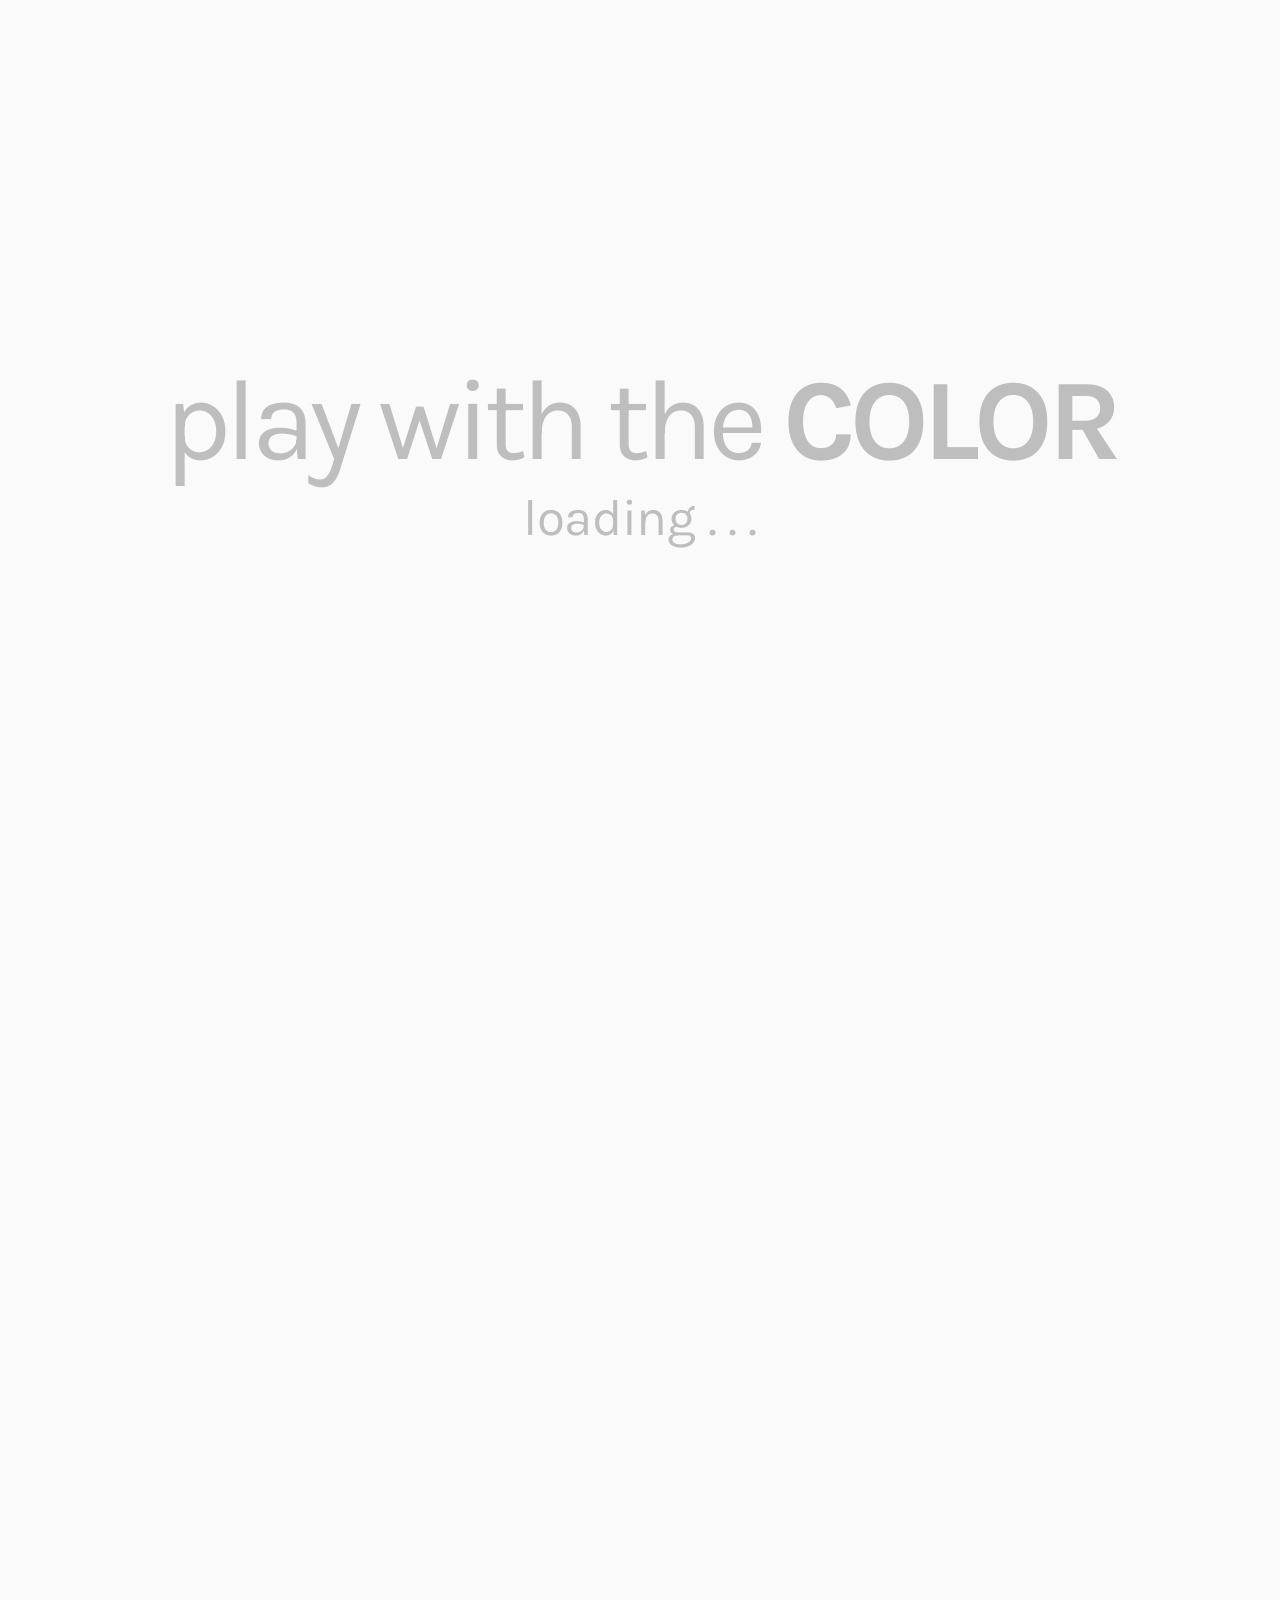
==== index.html @ 7721575c "update info" ====
<!DOCTYPE html>
<html lang="en">
<head>
  <meta charset="UTF-8">
  <meta name="viewport" content="width=device-width, initial-scale=1.0">
  <link href="https://fonts.googleapis.com/css2?family=Karla:wght@400;700&family=Prata&display=swap" rel="stylesheet">
  <!-- <link href="//db.onlinewebfonts.com/c/821953e3b7b6281fcb7e26edec546f29?family=ATC+Arquette+1_5_17" rel="stylesheet" type="text/css"/> -->

  <link href="./css/main.css" rel="stylesheet">
  <link rel="icon" href="./img/type.png">
  <title>Phuong Ta</title>
</head>
<body>
  <div class="load" id="load" style="opacity: 1">
    <div class="load-title">play with the <span class="load-color">COLOR</span></div>
    <div class="load-sub-title">loading . . .</div>
  </div>

  
  <div id="rain" style="position: fixed;">
  </div>

  <div class="nav">
    <div class="nav-block" onclick="navScroll('home')"><span class="nav-ball" id="nav-ball-home" style="opacity: 1;"></span><p>home</p></div>
    <div class="nav-block" onclick="navScroll('work')"><span class="nav-ball" id="nav-ball-work" style="opacity: 0;"></span><p>work</p></div>
    <div class="nav-block" onclick="navScroll('about')"><span class="nav-ball" id="nav-ball-about" style="opacity: 0;"></span><p>about</p></div>
    <div class="nav-block" onclick="navScroll('contact')"><span class="nav-ball" id="nav-ball-contact" style="opacity: 0;"></span><p>contact</p></div>
  </div>

  <div class="nav-mobile" id="nav-mobile" style="display: none; height: 0vh">
    <div class="nav-mobile-head">navigate to:</div>

    <div class="nav-mobile-opt nav-mobile-opt-1" onclick="navScroll('home')">home</div>
    <div class="nav-mobile-opt nav-mobile-opt-2" onclick="navScroll('work')">work</div>
    <div class="nav-mobile-opt nav-mobile-opt-3" onclick="navScroll('about')">about</div>
    <div class="nav-mobile-opt nav-mobile-opt-4" onclick="navScroll('contact')">contact</div>

    <div class="link-cv-con">
      <a class="link-cv" target="_blank" href="https://drive.google.com/file/d/1ifTjSGmkWRRF_ZQPkD5QB4cYZsaHAhsZ/view?usp=sharing"><ion-icon name="link-outline" style="transform: translate(0, 0.25em);"></ion-icon> see my CV</a>
    </div>
  </div>
  <div class="hamburger" onclick="toggleNavMobile()"><ion-icon name="reorder-two-outline"></ion-icon></div>

  <div class="link">
    <div>
      <a class="link-cv" id="link-cv" target="_blank" href="https://drive.google.com/file/d/1ifTjSGmkWRRF_ZQPkD5QB4cYZsaHAhsZ/view?usp=sharing" onmouseover="textAppearsOnHover('link-cv-click-on-it')" onmouseout="textDisappearsOutHover('link-cv-click-on-it')">my CV</a>
      <span id="link-cv-click-on-it" style="opacity: 0">click to see my CV in a new tab</span>
    </div>
    <div class="link-logo">phuon.</div>
  </div>


  <div class="main" id="main" style="opacity: 0;">
    <div id="home" class="home">
      <div class="home-header">
        <div class="home-pre-title">oh you found me,</div>
        <div class="home-languages">
          <div><a id="english" style="border-bottom: 1px solid black;">EN</a></div>
          <div><a id="deutsch" href="de.html">DE</a></div>
        </div>
      </div>

      <div class="home-title">i'm Phuong Ta!</div>

      <div class="home-sub-title-con">
        <div class="home-sub-title">
          ...can be called Julie, a newb coder coming from Vietnam<br>
          <span class="home-title-highlight" id="home-title-highlight" onclick="falling()" onmouseover="textAppearsOnHover('home-click-on-it')" onmouseout="textDisappearsOutHover('home-click-on-it')">a (front-end) developer-wannabe.</span>
        </div>
        <div class="home-click-on-it" id="home-click-on-it"><ion-icon name="arrow-up-outline"></ion-icon> click on it! </div>
      </div>

      <div class="home-img">
        <div class="home-img-filter">
          <div class="home-img-filter-1"></div>
        </div>
        <img src="./img/ava-bw.jpg"/>
      </div>

      <div class="home-circle" id="home-circle"></div>
      <div class="home-circle-2"><div><p>hello! try interacting w' all <b>COLORS</b> on this page!</p></div></div>
    </div>


    <div id="quote" class="quote">
      <div class="quote-img-hand">
        <img src="./img/hand2.png" id="quote-hand-img"/>
        <span class="quote-doublequotes" id="quote-doublequotes" onclick="changeColorOnClick('quote-doublequotes', 'quote-doublequotes')">,,</span>
      </div>
      <div class="quote-text"><p>Always looking for something new. <br>And be smart-working.</p></div>
    </div>

    <div id="work" class="work">
      <div class="work-title">
        <div class="work-title-text">WORK</div>
        <div class="work-highlight"></div>
      </div>

      <div class="work-intro">
        Here are some of my (pet) projects.
        <br>Check out my <a target="_blank" href="https://github.com/tahaphuong"> github <ion-icon name="link-outline" style="transform: translate(0, 0.25em);"></ion-icon></a> find out more.
      </div>

      <div class="work-main" id="work-main">
        <div class="work-main-block" onclick="workBlockOnclick('artwork-title')" onmouseover="workBlockOnhover('artwork-title')" onmouseout="workBlockOuthover('artwork-title')">
          <div class="work-main-block-title" id="artwork-title" style="background-position: -100%;">Artwork design</div>
          <div class="work-main-block-des">For my English club at high school.</div>
        </div>

        <div class="work-main-block" onclick="workBlockOnclick('webapp-title')" onmouseover="workBlockOnhover('webapp-title')" onmouseout="workBlockOuthover('webapp-title')">
            <div class="work-main-block-title" id="webapp-title">Web app</div>
            <div class="work-main-block-des">HTML/CSS/JS, MVC model, Firebase</div>
        </div>

        <div class="work-main-block" onclick="workBlockOnclick('staticweb-title')" onmouseover="workBlockOnhover('staticweb-title')" onmouseout="workBlockOuthover('staticweb-title')">
          <div class="work-main-block-title" id="staticweb-title">Static websites</div>
          <div class="work-main-block-des">HTML/CSS and JS for small functions</div>
        </div>
        <div class="work-main-block" onclick="workBlockOnclick('mobile-title')" onmouseover="workBlockOnhover('mobile-title')" onmouseout="workBlockOuthover('mobile-title')">
          <div class="work-main-block-title" id="mobile-title">Mobile</div>
          <div class="work-main-block-des">Javascript, Firebase</div>
        </div>

      </div>
      <div class="work-showcase" id="work-showcase">
        <div class="work-showcase-artworks" id="work-showcase-artworks">
          <div class="work-showcase-artworks-pallete">

            <div class="work-showcase-artworks-color">
              <div class="skip work-showcase-artworks-copied">copied</div>
              <div class="skip work-showcase-artworks-color-ball" onclick="copyOnClick('f0e2d3', this)" style="background-color: #f0e2d3"></div>
              <div class="work-showcase-artworks-color-name" onclick="copyOnClick('f0e2d3', this)">f0e2d3</div>
            </div>

            <div class="work-showcase-artworks-color">
              <div class="skip work-showcase-artworks-copied">copied</div>
              <div class="skip work-showcase-artworks-color-ball" onclick="copyOnClick('f3ceb4', this)" style="background-color: #f3ceb4"></div>
              <div class="work-showcase-artworks-color-name" onclick="copyOnClick('f3ceb4', this)">f3ceb4</div>
            </div>
            
            <div class="work-showcase-artworks-color">
              <div class="skip work-showcase-artworks-copied">copied</div>
              <div class="skip work-showcase-artworks-color-ball" onclick="copyOnClick('ffdecf', this)" style="background-color: #ffdecf"></div>
              <div class="work-showcase-artworks-color-name" onclick="copyOnClick('ffdecf', this)">ffdecf</div>
            </div>
            
          </div>
          <img src="./img/artworks.jpg"/>


          <div class="work-showcase-artworks-pallete">
            

            <div class="work-showcase-artworks-color">
              <div class="skip work-showcase-artworks-copied">copied</div>
              <div class="skip work-showcase-artworks-color-ball" onclick="copyOnClick('e4d9b4', this)" style="background-color: #e4d9b4"></div>
              <div class="work-showcase-artworks-color-name" onclick="copyOnClick('e4d9b4', this)">e4d9b4</div>
            </div>

            <div class="work-showcase-artworks-color">
              <div class="skip work-showcase-artworks-copied">copied</div>
              <div class="skip work-showcase-artworks-color-ball" onclick="copyOnClick('c9b998', this)" style="background-color: #c9b998"></div>
              <div class="work-showcase-artworks-color-name" onclick="copyOnClick('c9b998', this)">c9b998</div>
            </div>

            <div class="work-showcase-artworks-color">
              <div class="skip work-showcase-artworks-copied">copied</div>
              <div class="skip work-showcase-artworks-color-ball" onclick="copyOnClick('8f9072', this)" style="background-color: #8f9072"></div>
              <div class="work-showcase-artworks-color-name" onclick="copyOnClick('8f9072', this)">8f9072</div>
            </div>

          </div>

        </div>
      </div>

      <div class="work-skills">
        <div class="work-skills-title"><div>skills</div></div>
        <div class="work-skills-main">
          <div class="work-skills-main-1">
            <div>HTML/CSS</div>
            <div>Javascript</div>
          </div>
          <div class="work-skills-main-1">
            <div>React Native</div>
            <div>Flutter</div>
          </div>
        </div>
      </div>
    </div>

    <div id="about" class="about">

      <div class="about-title-con">
        <div class="about-title">
          <div class="about-title-text">ABOUT</div>
          <div class="about-highlight"></div>
        </div>
      </div>

      <div class="about-main">
        <div class="about-main-block">
          <div class="about-main-block-ques">Why do I choose IT?</div>
          <div class="about-main-block-ans">At first, I participated in a Javascript crash course just because I wanted to try something new. It was much more fascinating than I thought. So I decided to go for IT.</div>
        </div>

        <div class="about-main-block" style="text-align: right;">
          <div class="about-main-block-ques">My hobbies?</div>
  
  
          <div class="about-main-block-ans">Music, in general. I like <a id="soundcloud-link" target="_blank" class="about-main-block-link" href="https://soundcloud.com/t-h-ph-ng"><ion-icon name="link-outline" style="transform: translate(0, 0.25em);"></ion-icon> playing the piano, singing and composing songs. <span id="soundcloud-ball" class="pointBallBig">visit my Soundcloud</span></a></div>
          
        </div>

        <div class="about-main-block">
          <div class="about-main-block-ques">About extracurricular activities?</div>
          <div class="about-main-block-ans">At high school I was the leader of <a id="hec-link" target="_blank" class="about-main-block-link" href="https://www.facebook.com/pg/HSGSEnglishClub/photos/?tab=album&album_id=1570739006326073"><ion-icon name="link-outline" style="transform: translate(0, 0.25em);"></ion-icon> my school's English club <span id="hec-ball" class="pointBallBig">visit the club's Facebook</span></a>. The team and I held many activities for the members of our club as well as the students at our school. Our biggest annual event is English Celebration, which includes a lot of interesting activities relating to the English language and the Western culture.</div>
          
        </div>

        <div class="about-main-block"  style="text-align: right;">
          <div class="about-main-block-ques">About the foreign languages?</div>
          <div class="about-main-block-ans">I can speak English and German (intermediate level). I'm planing to learn some languages more, after having a good command of those two languages.</div>
        </div>
      </div>

    </div>

    <div id="contact" class="contact"> 

      <div onclick="scrollToTop()" class="skip contact-circle" style="opacity: 1;">↑ scroll top</div>

      <div class="contact-title">
        <div class="contact-title-text">Thank you for visiting!</div>
        <div class="contact-title-highlight"></div> 
      </div>

      <div class="contact-main">
        
        <div class="contact-block">
          <div class="skip work-showcase-artworks-copied">copied</div>
          <div class="contact-block-info" onclick="copyOnClick('phuonghata20012001@gmail.com', this)">phuonghata20012001@gmail.com</div>
          <a target="_blank" href="mailto:phuonghata20012001@gmail.com" class="contact-block-title"><div>→ send me email</div></a>
        </div>

        <div class="contact-block" style="margin-left: 20vw">
          <div class="skip work-showcase-artworks-copied">copied</div>
          <div class="contact-block-info" onclick="copyOnClick('www.github.com/tahaphuong/', this)">github.com/tahaphuong/</div>
          <a target="_blank" href="https://www.github.com/tahaphuong/" class="contact-block-title"><div>→ visit github</div></a>
        </div>

        <div class="contact-block" style="margin-left: 40vw">
          <div class="skip work-showcase-artworks-copied">copied</div>
          <div class="contact-block-info" onclick="copyOnClick('https\:\/\/www.linkedin.com/in/phuong-julie-ta-09b880201/', this)">Phuong (Julie) Ta</div>
          <a target="_blank" href="https://www.linkedin.com/in/phuong-julie-ta-09b880201/" class="contact-block-title"><div>→ linkedin</div></a>
        </div>
      </div>

      <div class="skip contact-circle-2" style="opacity: 1;"></div>

    </div>
  </div>

</body>
<script src="https://ajax.googleapis.com/ajax/libs/jquery/3.4.1/jquery.min.js"></script>
<script src="./index.js"></script>
<script src="https://unpkg.com/ionicons@5.0.0/dist/ionicons.js" type="module"></script>
</html>
---- css/main.css ----
html, body {
  margin: 0;
  padding: 0;
  background-color: #fafafa;
  overflow-x: hidden;
  -webkit-user-select: none;
     -moz-user-select: none;
      -ms-user-select: none;
          user-select: none;
  -webkit-tap-highlight-color: rgba(255, 255, 255, 0);
  -ms-overflow-style: 1vw;
  /* Internet Explorer 10+ */
  scrollbar-width: 1vw;
  font-family: "Karla", 'ATC Arquette 1_5_17', sans-serif;
  letter-spacing: -0.02em;
  font-weight: 400;
}

html, body div {
  -webkit-transition: all 0.4s;
  transition: all 0.4s;
}

a, button {
  color: inherit;
  text-decoration: none;
  outline: none;
}

::-webkit-scrollbar {
  cursor: pointer;
  width: 0.6vw;
}

::-webkit-scrollbar-thumb {
  cursor: pointer;
  background: #d3ebd3;
  border-radius: 999px;
}

::-moz-selection {
  /* Code for Firefox */
  color: ffffff;
  background: #bebebe;
}

::selection {
  color: #fafafa;
  background: #bebebe;
}

#mobile {
  display: none;
}

.hamburger {
  display: none;
}

.nav-mobile, #nav-mobile {
  display: none;
}

@-webkit-keyframes loadingPage {
  0% {
    color: #f2d5d5;
  }
  25% {
    color: #fff2cc;
  }
  50% {
    color: #d3ebd3;
  }
  75% {
    color: #dae3f3;
  }
  100% {
    color: #f2d5d5;
  }
}

@keyframes loadingPage {
  0% {
    color: #f2d5d5;
  }
  25% {
    color: #fff2cc;
  }
  50% {
    color: #d3ebd3;
  }
  75% {
    color: #dae3f3;
  }
  100% {
    color: #f2d5d5;
  }
}

@-webkit-keyframes blowUp {
  0% {
    -webkit-transform: scale(1);
            transform: scale(1);
  }
  100% {
    -webkit-transform: scale(1.5);
            transform: scale(1.5);
    opacity: 0;
  }
}

@keyframes blowUp {
  0% {
    -webkit-transform: scale(1);
            transform: scale(1);
  }
  100% {
    -webkit-transform: scale(1.5);
            transform: scale(1.5);
    opacity: 0;
  }
}

@-webkit-keyframes appear {
  0% {
    opacity: 0;
    -webkit-transform: translate(0, 5vw);
            transform: translate(0, 5vw);
  }
  100% {
    opacity: 1;
    -webkit-transform: none;
            transform: none;
  }
}

@keyframes appear {
  0% {
    opacity: 0;
    -webkit-transform: translate(0, 5vw);
            transform: translate(0, 5vw);
  }
  100% {
    opacity: 1;
    -webkit-transform: none;
            transform: none;
  }
}

@-webkit-keyframes disappear {
  0% {
    opacity: 1;
  }
  100% {
    opacity: 0;
  }
}

@keyframes disappear {
  0% {
    opacity: 1;
  }
  100% {
    opacity: 0;
  }
}

@-webkit-keyframes handOut {
  0% {
    -webkit-transform: translate(inherit, 0);
            transform: translate(inherit, 0);
  }
  50% {
    -webkit-transform: translate(0, 0);
            transform: translate(0, 0);
  }
  100% {
    -webkit-transform: translate(inherit, 0);
            transform: translate(inherit, 0);
  }
}

@keyframes handOut {
  0% {
    -webkit-transform: translate(inherit, 0);
            transform: translate(inherit, 0);
  }
  50% {
    -webkit-transform: translate(0, 0);
            transform: translate(0, 0);
  }
  100% {
    -webkit-transform: translate(inherit, 0);
            transform: translate(inherit, 0);
  }
}

@-webkit-keyframes doublequotes {
  0% {
    -webkit-transform: translate(inherit, 0);
            transform: translate(inherit, 0);
  }
  25% {
    -webkit-transform: translate(0, 0);
            transform: translate(0, 0);
  }
  50% {
    -webkit-transform: translate(inherit, 0);
            transform: translate(inherit, 0);
  }
  75% {
    -webkit-transform: translate(0, 0);
            transform: translate(0, 0);
  }
  100% {
    -webkit-transform: translate(inherit, 0);
            transform: translate(inherit, 0);
  }
}

@keyframes doublequotes {
  0% {
    -webkit-transform: translate(inherit, 0);
            transform: translate(inherit, 0);
  }
  25% {
    -webkit-transform: translate(0, 0);
            transform: translate(0, 0);
  }
  50% {
    -webkit-transform: translate(inherit, 0);
            transform: translate(inherit, 0);
  }
  75% {
    -webkit-transform: translate(0, 0);
            transform: translate(0, 0);
  }
  100% {
    -webkit-transform: translate(inherit, 0);
            transform: translate(inherit, 0);
  }
}

@-webkit-keyframes slideOpacity {
  0% {
    opacity: 0;
  }
  100% {
    opacity: 1;
  }
}

@keyframes slideOpacity {
  0% {
    opacity: 0;
  }
  100% {
    opacity: 1;
  }
}

@-webkit-keyframes homeCircleOpacity {
  0% {
    opacity: 1;
  }
  40% {
    opacity: 0;
  }
  80% {
    opacity: 0;
  }
  100% {
    opacity: 1;
  }
}

@keyframes homeCircleOpacity {
  0% {
    opacity: 1;
  }
  40% {
    opacity: 0;
  }
  80% {
    opacity: 0;
  }
  100% {
    opacity: 1;
  }
}

@-webkit-keyframes scaleInfinite {
  0% {
    -webkit-transform: scale(1) translate(-50%, -70%);
            transform: scale(1) translate(-50%, -70%);
  }
  50% {
    -webkit-transform: scale(1.1) translate(-50%, -70%);
            transform: scale(1.1) translate(-50%, -70%);
  }
  100% {
    -webkit-transform: scale(1) translate(-50%, -70%);
            transform: scale(1) translate(-50%, -70%);
  }
}

@keyframes scaleInfinite {
  0% {
    -webkit-transform: scale(1) translate(-50%, -70%);
            transform: scale(1) translate(-50%, -70%);
  }
  50% {
    -webkit-transform: scale(1.1) translate(-50%, -70%);
            transform: scale(1.1) translate(-50%, -70%);
  }
  100% {
    -webkit-transform: scale(1) translate(-50%, -70%);
            transform: scale(1) translate(-50%, -70%);
  }
}

@-webkit-keyframes falling {
  0% {
    margin-top: 0;
  }
  100% {
    margin-top: 100vh;
  }
}

@keyframes falling {
  0% {
    margin-top: 0;
  }
  100% {
    margin-top: 100vh;
  }
}

.load {
  height: 100vh;
  width: 100vw;
  background-color: #fafafa;
  position: fixed;
  z-index: 50;
  display: -webkit-box;
  display: -ms-flexbox;
  display: flex;
  -webkit-box-orient: vertical;
  -webkit-box-direction: normal;
      -ms-flex-direction: column;
          flex-direction: column;
  -webkit-box-pack: center;
      -ms-flex-pack: center;
          justify-content: center;
  -webkit-box-align: center;
      -ms-flex-align: center;
          align-items: center;
}

.load-title {
  color: #bebebe;
  font-size: calc(2vw + 2px);
  letter-spacing: -0.05em;
}

.load-color {
  font-weight: 700;
  -webkit-animation: loadingPage 3s linear infinite;
          animation: loadingPage 3s linear infinite;
}

.load-sub-title {
  font-size: calc(1vw + 2px);
  color: #bebebe;
}

#main {
  background-color: transparent;
}

#quote > div, #work > div, #about > div, #contact div {
  opacity: 0;
}

.nav {
  height: 100vh;
  width: 7vw;
  border-left: 0.05vw solid #bebebe;
  background-color: #fafafa;
  position: fixed;
  right: 0;
  z-index: 20;
  display: -webkit-box;
  display: -ms-flexbox;
  display: flex;
  -webkit-box-orient: vertical;
  -webkit-box-direction: normal;
      -ms-flex-direction: column;
          flex-direction: column;
  font-size: calc(1vw + 2px);
}

.nav-block {
  cursor: pointer;
}

.nav-ball {
  height: 0.5em;
  width: 0.5em;
  border-radius: 50%;
  -webkit-transition: all 0.3s;
  transition: all 0.3s;
}

.nav-ball:active {
  -webkit-transform: translate(0, -1vw);
          transform: translate(0, -1vw);
}

#nav-ball-home {
  background-color: #d3ebd3;
}

#nav-ball-work {
  background-color: #f2d5d5;
}

#nav-ball-about {
  background-color: #fff2cc;
}

#nav-ball-contact {
  background-color: #dae3f3;
}

.nav > div {
  height: 25vh;
  display: -webkit-box;
  display: -ms-flexbox;
  display: flex;
  -webkit-box-pack: center;
      -ms-flex-pack: center;
          justify-content: center;
  -webkit-box-align: center;
      -ms-flex-align: center;
          align-items: center;
}

.nav .nav-block p {
  width: 1em;
  display: -webkit-box;
  display: -ms-flexbox;
  display: flex;
  -webkit-box-pack: center;
      -ms-flex-pack: center;
          justify-content: center;
  -webkit-box-align: center;
      -ms-flex-align: center;
          align-items: center;
  text-align: center;
  -webkit-transform: rotate(-90deg);
          transform: rotate(-90deg);
}

.link {
  width: 92.4vw;
  position: fixed;
  bottom: 3vw;
  z-index: 30;
  display: -webkit-box;
  display: -ms-flexbox;
  display: flex;
  -webkit-box-align: center;
      -ms-flex-align: center;
          align-items: center;
  -webkit-box-pack: justify;
      -ms-flex-pack: justify;
          justify-content: space-between;
  font-size: calc(1vw + 2px);
}

#link-cv {
  border: 0.05vw solid #bebebe;
  background-color: #fafafa;
  border-radius: 999px;
  padding: 0.3em 1em;
  margin-left: 4vw;
  -webkit-transition: all 0.4s;
  transition: all 0.4s;
}

#link-cv-click-on-it {
  margin-left: 1em;
  color: #bebebe;
  -webkit-transition: all 0.4s;
  transition: all 0.4s;
}

.link-logo {
  opacity: 0;
  height: 0.25em;
  width: -webkit-fit-content;
  width: -moz-fit-content;
  width: fit-content;
  background-color: #fafafa;
  margin-right: 4vw;
  display: -webkit-box;
  display: -ms-flexbox;
  display: flex;
  -webkit-box-align: center;
      -ms-flex-align: center;
          align-items: center;
  font-weight: 700;
  -webkit-transition: all 0.4s;
  transition: all 0.4s;
}

.nav-logo > div {
  display: -webkit-box;
  display: -ms-flexbox;
  display: flex;
  -webkit-box-pack: center;
      -ms-flex-pack: center;
          justify-content: center;
  -webkit-box-align: center;
      -ms-flex-align: center;
          align-items: center;
  font-size: calc(1.5vw + 2px);
}

.main {
  width: 92.4vw;
}

.home {
  padding: 4vw;
  position: relative;
  z-index: 15;
}

.home-header {
  width: 100%;
  display: -webkit-box;
  display: -ms-flexbox;
  display: flex;
  -webkit-box-pack: justify;
      -ms-flex-pack: justify;
          justify-content: space-between;
  margin-bottom: 6.8vw;
}

.home-pre-title {
  font-weight: 700;
  font-size: calc(1.5vw + 2px);
}

.home-languages {
  display: -webkit-box;
  display: -ms-flexbox;
  display: flex;
  -webkit-box-align: center;
      -ms-flex-align: center;
          align-items: center;
  -webkit-box-pack: end;
      -ms-flex-pack: end;
          justify-content: flex-end;
  font-size: calc(1vw + 2px);
}

.home-languages a {
  margin-left: 2em;
  padding-bottom: 0.2em;
  font-size: calc(1vw + 2px);
}

.home-title {
  font-size: calc(7vw + 2px);
  font-weight: 700;
}

.home-sub-title {
  font-size: calc(2vw + 2px);
}

.home-title-highlight {
  background-color: #f2d5d5;
  -webkit-transition: all 0.3s;
  transition: all 0.3s;
}

.home-title-highlight:hover {
  cursor: pointer;
  opacity: 0.75;
}

.home-click-on-it {
  opacity: 0;
  margin-top: 1em;
  font-size: calc(1vw + 2px);
  color: #bebebe;
  -webkit-transition: all 0.3s;
  transition: all 0.3s;
}

.home-circle {
  cursor: pointer;
  height: 25vw;
  width: 25vw;
  border-radius: 50%;
  background-color: #fff2cc;
  position: absolute;
  z-index: -5;
  top: -12.5vw;
  left: -12.5vw;
  -webkit-transition-timing-function: cubic-bezier(0.15, 0.7, 0.15, 0.7);
          transition-timing-function: cubic-bezier(0.15, 0.7, 0.15, 0.7);
}

.home-circle:hover {
  -webkit-transform: scale(1.5);
          transform: scale(1.5);
}

.home-circle-2 {
  cursor: pointer;
  height: 15vw;
  width: 15vw;
  border-radius: 50%;
  background-color: rgba(211, 235, 211, 0.3);
  top: 50vw;
  left: 12.5vw;
  position: absolute;
  z-index: -5;
  display: -webkit-box;
  display: -ms-flexbox;
  display: flex;
  -ms-flex-wrap: wrap;
      flex-wrap: wrap;
  -webkit-box-pack: center;
      -ms-flex-pack: center;
          justify-content: center;
  -webkit-box-align: center;
      -ms-flex-align: center;
          align-items: center;
  text-align: center;
  font-size: calc(1vw + 2px);
  color: rgba(0, 0, 0, 0.5);
  -webkit-transition: all 0.4s;
  transition: all 0.4s;
}

.home-circle-2 > div {
  width: 60%;
  -webkit-animation: homeCircleOpacity 5s ease infinite;
          animation: homeCircleOpacity 5s ease infinite;
}

.home-circle-2:active {
  opacity: 0;
}

.home-img {
  position: relative;
  right: -6vw;
  z-index: -1;
}

.home-img img {
  height: 25vw;
  border-radius: 50%;
  position: absolute;
  right: 0;
  opacity: 0.6;
}

.home-img .home-img-filter {
  height: 25vw;
  width: 25vw;
  border-radius: 50%;
  background-color: #dae3f3;
  position: absolute;
  right: 0;
  z-index: -2;
}

.home-img-filter .home-img-filter-1 {
  height: 12.5vw;
  width: 12.5vw;
  border-radius: 50%;
  background-color: #dae3f3;
  position: absolute;
  left: -7.5vw;
  z-index: -2;
  -webkit-transition: all 0.5s;
  transition: all 0.5s;
}

.home-img-filter-1:hover {
  cursor: pointer;
  -webkit-animation: blowUp 0.5s ease-out forwards;
          animation: blowUp 0.5s ease-out forwards;
}

.quote {
  margin-top: 30vw;
  padding-bottom: 10vw;
  position: relative;
  z-index: 20;
}

.quote .quote-text {
  width: 100%;
  height: 30vw;
  position: relative;
  z-index: 0;
  display: -webkit-box;
  display: -ms-flexbox;
  display: flex;
  -webkit-box-pack: center;
      -ms-flex-pack: center;
          justify-content: center;
  -webkit-box-align: center;
      -ms-flex-align: center;
          align-items: center;
  font-size: calc(3vw + 2px);
  font-family: "Prata", "serif";
  color: #333333;
}

.quote .quote-img-hand {
  height: 30vw;
  position: absolute;
  z-index: 5;
  left: 0;
  display: -webkit-box;
  display: -ms-flexbox;
  display: flex;
  -webkit-box-align: center;
      -ms-flex-align: center;
          align-items: center;
  opacity: 0.5;
}

.quote .quote-img-hand img {
  width: 20vw;
  -webkit-transform: translate(-25vw, 0);
          transform: translate(-25vw, 0);
}

.quote-doublequotes {
  cursor: pointer;
  position: relative;
  top: -8vw;
  left: -0.5em;
  font-size: 7vw;
  font-family: "Prata", "serif";
  color: #f2d5d5;
  -webkit-transform: translate(-25vw, 0);
          transform: translate(-25vw, 0);
}

.pink-text, .color-1 {
  color: #f2d5d5;
}

.yellow-text, .color-2 {
  color: #fff2cc;
}

.blue-text, .color-3 {
  color: #dae3f3;
}

.green-text, .color-4 {
  color: #d3ebd3;
}

.work {
  padding-top: 4vw;
}

.work-title {
  cursor: pointer;
  padding-left: 4vw;
  font-weight: 700;
  font-size: calc(4vw + 2px);
  color: black;
  -webkit-transition: all 0.05s;
  transition: all 0.05s;
}

.work-title:active {
  letter-spacing: 0.1em;
}

.work-title-text {
  position: relative;
  z-index: 2;
}

.work-title .work-highlight {
  width: 2.8em;
  height: 0.8em;
  background-color: #fff2cc;
  position: relative;
  z-index: 1;
  top: -0.8em;
  left: 0.4em;
}

.work-intro {
  padding-left: 4vw;
  font-size: calc(2vw + 2px);
}

.work-intro a {
  background-color: #dae3f3;
  -webkit-transition: all 0.3s;
  transition: all 0.3s;
}

.work-intro a:hover {
  opacity: 0.75;
}

.work-main {
  width: 100%;
  margin-top: 4vw;
  border-top: 0.05vw solid #bebebe;
  border-bottom: 0.05vw solid #bebebe;
  display: -ms-grid;
  display: grid;
  -ms-grid-columns: 25% 25% 25% 25%;
      grid-template-columns: 25% 25% 25% 25%;
}

.work-main-block {
  height: 12vw;
  background-color: transparent;
  border-left: 0.05vw solid #bebebe;
  display: -webkit-box;
  display: -ms-flexbox;
  display: flex;
  -webkit-box-orient: vertical;
  -webkit-box-direction: normal;
      -ms-flex-direction: column;
          flex-direction: column;
  -webkit-box-align: center;
      -ms-flex-align: center;
          align-items: center;
  -webkit-box-pack: center;
      -ms-flex-pack: center;
          justify-content: center;
}

.work-main-block:hover {
  cursor: pointer;
}

.work-main-block-title {
  height: 0.4em;
  width: auto;
  background-image: -webkit-gradient(linear, left top, right top, color-stop(50%, transparent), color-stop(50%, #f2d5d5));
  background-image: linear-gradient(to right, transparent 50%, #f2d5d5 50%);
  background-position: 0;
  background-size: 200%;
  margin-bottom: 0.5em;
  display: -webkit-box;
  display: -ms-flexbox;
  display: flex;
  -webkit-box-align: center;
      -ms-flex-align: center;
          align-items: center;
  text-align: center;
  font-family: "Prata", "serif";
  font-size: calc(1.5vw + 2px);
  -webkit-transition: all 0.6s;
  transition: all 0.6s;
}

.work-main-block-des {
  font-size: calc(1vw + 2px);
  text-align: center;
}

#work-showcase {
  width: 100%;
  border-bottom: 0.05vw solid #bebebe;
  -webkit-transition: all 0.4s;
  transition: all 0.4s;
}

.work-showcase > div {
  opacity: 0;
  -webkit-animation: slideOpacity 1s ease-out forwards;
          animation: slideOpacity 1s ease-out forwards;
}

.work-showcase-artworks {
  overflow-x: hidden;
  overflow-y: hidden;
  display: -webkit-box;
  display: -ms-flexbox;
  display: flex;
  -webkit-box-orient: horizontal;
  -webkit-box-direction: normal;
      -ms-flex-direction: row;
          flex-direction: row;
}

.work-showcase-artworks-copied {
  opacity: 0;
  position: relative;
  bottom: 0.5vw;
  font-size: calc(1vw + 2px);
  color: #bebebe;
  letter-spacing: -0.05em;
  -webkit-transition: all 0.2s;
  transition: all 0.2s;
}

.work-showcase-artworks-pallete {
  width: 25%;
  display: -webkit-box;
  display: -ms-flexbox;
  display: flex;
  -webkit-box-orient: vertical;
  -webkit-box-direction: normal;
      -ms-flex-direction: column;
          flex-direction: column;
  -webkit-box-pack: space-evenly;
      -ms-flex-pack: space-evenly;
          justify-content: space-evenly;
  -webkit-box-align: center;
      -ms-flex-align: center;
          align-items: center;
  font-size: calc(1vw + 2px);
}

.work-showcase-artworks-color {
  display: -webkit-box;
  display: -ms-flexbox;
  display: flex;
  -webkit-box-orient: vertical;
  -webkit-box-direction: normal;
      -ms-flex-direction: column;
          flex-direction: column;
  -webkit-box-pack: center;
      -ms-flex-pack: center;
          justify-content: center;
  -webkit-box-align: center;
      -ms-flex-align: center;
          align-items: center;
}

.work-showcase-artworks-color-name {
  cursor: text;
  -webkit-user-select: text;
     -moz-user-select: text;
      -ms-user-select: text;
          user-select: text;
  margin-top: 1em;
}

.work-showcase-artworks-color-ball {
  cursor: pointer;
  height: 6vw;
  width: 6vw;
  border-radius: 50%;
}

.work-showcase-artworks-color-ball:hover {
  -webkit-transform: translate(0, -0.5vw);
          transform: translate(0, -0.5vw);
}

.work-showcase-artworks img {
  width: 46.2vw;
  -webkit-transition: all 0.5s;
  transition: all 0.5s;
}

.work-showcase-webapp {
  overflow-x: hidden;
  overflow-y: hidden;
  display: -webkit-box;
  display: -ms-flexbox;
  display: flex;
  -ms-flex-wrap: wrap;
      flex-wrap: wrap;
}

.work-showcase-webapp-img {
  width: 46.125vw;
  height: 27vw;
  border-left: 0.05vw solid #bebebe;
  border-bottom: 0.05vw solid #bebebe;
  background-size: cover;
  background-position: center;
}

.work-showcase-webapp-block {
  width: 100%;
  height: 100%;
  opacity: 0;
  background-color: rgba(250, 250, 250, 0.85);
  display: -webkit-box;
  display: -ms-flexbox;
  display: flex;
  -webkit-box-orient: vertical;
  -webkit-box-direction: normal;
      -ms-flex-direction: column;
          flex-direction: column;
  -webkit-box-pack: center;
      -ms-flex-pack: center;
          justify-content: center;
  -webkit-box-align: center;
      -ms-flex-align: center;
          align-items: center;
  font-size: calc(1vw + 2px);
  letter-spacing: -0.04em;
  text-align: center;
}

.work-showcase-webapp-des {
  padding: 2vw;
  font-size: calc(1.5vw + 2px);
}

.work-showcase-webapp-des:hover {
  -webkit-transform: scale(1.05);
          transform: scale(1.05);
}

.work-showcase-webapp-link {
  width: 100%;
  display: -webkit-box;
  display: -ms-flexbox;
  display: flex;
  -webkit-box-pack: center;
      -ms-flex-pack: center;
          justify-content: center;
  font-size: calc(1.5vw + 2px);
  font-weight: 500;
  color: #2d2d2d;
}

.work-showcase-webapp-link > a {
  cursor: pointer;
  height: 2.5em;
  width: 2.5em;
  margin: 0 0.5em;
  display: -webkit-box;
  display: -ms-flexbox;
  display: flex;
  -webkit-box-align: center;
      -ms-flex-align: center;
          align-items: center;
  -webkit-box-pack: center;
      -ms-flex-pack: center;
          justify-content: center;
  border: 0.075vw solid #bebebe;
  border-radius: 50%;
  background-color: transparent;
  -webkit-transition: all 0.4s;
  transition: all 0.4s;
}

.work-showcase-webapp-link > a:hover {
  background-color: rgba(218, 227, 243, 0.7);
}

.work-showcase-webapp-link > a:active {
  background-color: rgba(255, 242, 204, 0.5);
}

.work-showcase-mobile {
  display: -webkit-box;
  display: -ms-flexbox;
  display: flex;
}

.work-showcase-mobile-block {
  padding: 4vw;
}

.work-showcase-mobile-block-title {
  font-size: calc(3vw + 2px);
  font-weight: 700;
  letter-spacing: -0.05em;
}

.work-showcase-mobile-block-des {
  font-size: calc(1.5vw + 2px);
  letter-spacing: -0.04em;
}

.work-showcase-mobile-block-des a {
  cursor: pointer;
  padding-bottom: 0.1em;
  border-bottom: 0.3em solid #dae3f3;
  -webkit-transition: all 0.4s;
  transition: all 0.4s;
}

.work-showcase-mobile-block-des a:hover {
  border-bottom: 0.3em solid #f2d5d5;
}

.work-showcase-mobile-block-des a:active {
  border-bottom: 0.3em solid #fff2cc;
}

.work-showcase-mobile img {
  width: 46.2vw;
}

.work-skills {
  width: 100%;
  padding: 5vw 8vw;
  border-bottom: 0.05vw solid #bebebe;
  display: -webkit-box;
  display: -ms-flexbox;
  display: flex;
  -webkit-box-orient: vertical;
  -webkit-box-direction: normal;
      -ms-flex-direction: column;
          flex-direction: column;
}

.work-skills .work-skills-title {
  position: relative;
  z-index: 1;
  margin-bottom: 4vw;
  font-size: calc(3vw + 2px);
  font-weight: 700;
  letter-spacing: -0.1em;
}

.work-skills .work-skills-main {
  width: 100%;
  display: -webkit-box;
  display: -ms-flexbox;
  display: flex;
  -webkit-box-pack: end;
      -ms-flex-pack: end;
          justify-content: flex-end;
  font-size: calc(2vw + 2px);
}

.work-skills .work-skills-main .work-skills-main-1 {
  width: 50%;
}

.about {
  margin-top: 4vw;
  padding-top: 4vw;
}

.about-title-con {
  cursor: pointer;
  width: 100%;
  display: -webkit-box;
  display: -ms-flexbox;
  display: flex;
  -webkit-box-pack: end;
      -ms-flex-pack: end;
          justify-content: flex-end;
}

.about-title {
  position: relative;
  z-index: 10;
  padding-right: 4vw;
  font-weight: 700;
  font-size: calc(4vw + 2px);
  -webkit-transition: all 0.05s;
  transition: all 0.05s;
}

.about-title:active {
  letter-spacing: 0.1em;
}

.about-title .about-title-text {
  position: relative;
  z-index: 2;
}

.about-title .about-highlight {
  width: 3.1em;
  height: 0.8em;
  background-color: #dae3f3;
  position: relative;
  z-index: 1;
  top: -0.8em;
  left: 0.4em;
}

.about-main {
  width: 100%;
}

.about-main-block {
  border-bottom: 0.05vw solid #bebebe;
  padding: 4vw;
}

#soundcloud-link {
  background-color: #fff2cc;
}

#hec-link {
  background-color: #fff2cc;
}

.about-main-block .about-main-block-ques {
  margin-bottom: 0.5em;
  font-weight: 700;
  font-size: calc(2vw + 2px);
  letter-spacing: -0.075em;
}

.about-main-block .about-main-block-ans {
  font-size: calc(1.5vw + 2px);
  font-weight: 400;
}

.contact {
  min-height: 40vw;
  width: 100%;
  margin-top: 20vw;
}

.contact-title {
  cursor: pointer;
  padding-left: 4vw;
  font-family: "Prata", "serif";
  font-size: calc(3vw + 2px);
  -webkit-transition: all 0.5s;
  transition: all 0.5s;
}

.contact-title:active {
  margin-bottom: -1vw;
}

.contact-title-text {
  position: relative;
  z-index: 2;
}

.contact-title .contact-title-highlight {
  height: 0.6em;
  width: 10em;
  background-color: rgba(211, 235, 211, 0.5);
  position: relative;
  z-index: 1;
  bottom: 0.8em;
  left: 0.3em;
}

.contact-main {
  padding: 4vw;
  padding-top: 0px;
  padding-bottom: 2vw;
  display: -webkit-box;
  display: -ms-flexbox;
  display: flex;
  -webkit-box-orient: vertical;
  -webkit-box-direction: normal;
      -ms-flex-direction: column;
          flex-direction: column;
}

.contact-block {
  margin-top: 2vw;
  display: -webkit-box;
  display: -ms-flexbox;
  display: flex;
  -webkit-box-orient: vertical;
  -webkit-box-direction: normal;
      -ms-flex-direction: column;
          flex-direction: column;
  -webkit-box-pack: center;
      -ms-flex-pack: center;
          justify-content: center;
}

.contact-block-info {
  cursor: text;
  -webkit-user-select: text;
     -moz-user-select: text;
      -ms-user-select: text;
          user-select: text;
  font-size: calc(1.5vw + 2px);
  letter-spacing: -0.05em;
}

.contact-block-info:hover {
  opacity: 0.8;
}

.contact-block-title {
  cursor: pointer;
  width: -webkit-fit-content;
  width: -moz-fit-content;
  width: fit-content;
  font-size: calc(1.5vw + 2px);
  font-weight: 700;
  letter-spacing: -0.1em;
  -webkit-transition: all 0.4s;
  transition: all 0.4s;
}

.contact-block-title:hover {
  cursor: pointer;
  padding-left: 1em;
}

.contact-circle {
  height: 12vw;
  width: 12vw;
  border-radius: 50%;
  background-color: #f2d5d5;
  position: absolute;
  z-index: 1;
  right: 20vw;
  margin-top: 5vw;
  display: -webkit-box;
  display: -ms-flexbox;
  display: flex;
  -webkit-box-pack: center;
      -ms-flex-pack: center;
          justify-content: center;
  -webkit-box-align: center;
      -ms-flex-align: center;
          align-items: center;
  font-size: calc(1.5vw + 2px);
  color: #fafafa;
  -webkit-transition: all 0.4s;
  transition: all 0.4s;
}

.contact-circle:hover {
  cursor: pointer;
  -webkit-transform: translate(0, -2vw);
          transform: translate(0, -2vw);
}

.contact-circle-2 {
  display: none;
}

@media only screen and (max-height: 300px) {
  .nav > div {
    display: none;
  }
}

.pointBallBig {
  height: 10vw;
  width: 10vw;
  border-radius: 50%;
  background-size: cover;
  background-position: left;
  position: absolute;
  z-index: 50;
  display: none;
  display: none;
  -webkit-box-pack: center;
      -ms-flex-pack: center;
          justify-content: center;
  -webkit-box-align: center;
      -ms-flex-align: center;
          align-items: center;
  text-align: center;
  font-size: calc(1vw + 2px);
  -webkit-animation: scaleInfinite 2s ease-out infinite;
          animation: scaleInfinite 2s ease-out infinite;
}

#soundcloud-ball {
  background-color: rgba(255, 242, 225, 0.9);
}

#hec-ball {
  background-color: rgba(219, 235, 255, 0.9);
}

.deco {
  cursor: pointer;
  height: 4vw;
  width: 1vw;
  position: fixed;
  -webkit-animation: falling 3s ease-in;
          animation: falling 3s ease-in;
  -webkit-transition: all 1s;
  transition: all 1s;
}

.deco:active {
  height: 6vw;
  width: 1.5vw;
  opacity: 0;
}

.deco-1 {
  background-color: #f2d5d5;
  -webkit-transform: rotate(40deg);
          transform: rotate(40deg);
}

.deco-2 {
  background-color: #dae3f3;
  -webkit-transform: rotate(-40deg);
          transform: rotate(-40deg);
}

.deco-3 {
  background-color: #fff2cc;
  -webkit-transform: rotate(-20deg);
          transform: rotate(-20deg);
}

.deco-4 {
  background-color: #d3ebd3;
  -webkit-transform: rotate(-80deg);
          transform: rotate(-80deg);
}

@media only screen and (max-aspect-ratio: 3 / 2), only screen and (max-width: 812px) {
  #mobile {
    height: 100vh;
    width: 100vw;
    position: fixed;
    z-index: 25;
    background-color: #fafafa;
    display: -webkit-box;
    display: -ms-flexbox;
    display: flex;
    -webkit-box-orient: vertical;
    -webkit-box-direction: normal;
        -ms-flex-direction: column;
            flex-direction: column;
    -webkit-box-pack: center;
        -ms-flex-pack: center;
            justify-content: center;
    -webkit-box-align: center;
        -ms-flex-align: center;
            align-items: center;
    display: none;
  }
  #mobile div {
    width: 80vw;
    font-size: 7vw;
    text-align: center;
  }
  .nav {
    display: none;
  }
  .link {
    display: none;
  }
  html, body {
    -ms-overflow-style: 0vw;
    /* Internet Explorer 10+ */
    scrollbar-width: 0vw;
  }
  #main, .main {
    margin: 0;
    width: 100vw;
  }
  .home {
    width: 92vw;
    padding: 4vw;
    padding-top: 1.4vw;
  }
  .home-languages a {
    font-size: 4vw;
    margin-left: 1em;
  }
  .home-header {
    margin-top: 7vw;
    position: relative;
    z-index: 3;
  }
  .home-pre-title {
    font-size: 5.525vw;
  }
  .home-circle {
    width: 70vw;
    height: 70vw;
    top: -30vw;
    left: -25vw;
    z-index: 1;
  }
  .home-circle-2 {
    width: 24.5vw;
    height: 24.5vw;
    background-color: rgba(211, 235, 211, 0.5);
    border-radius: 50%;
    left: 90vw;
    top: 110vw;
    font-size: 3vw;
  }
  .home-circle-2 > div {
    opacity: 0;
    width: 100%;
    height: 100%;
    border-radius: 50%;
    margin: 0;
    padding: 0;
    text-align: right;
    -webkit-animation: none;
            animation: none;
  }
  .home-circle-2 > div > p {
    width: 75%;
  }
  .home-circle-2:active, .home-circle-2 > div:active {
    opacity: 1;
    background-color: rgba(211, 235, 211, 0.25);
    left: 80vw;
  }
  .home-title {
    margin-top: 10.5vw;
    font-size: 19vw;
    text-align: right;
    position: relative;
    z-index: 20;
  }
  .home-sub-title-con {
    margin-top: 42vw;
    margin-bottom: 7vw;
  }
  .home-sub-title {
    width: 100%;
    font-size: 5vw;
  }
  .home-click-on-it {
    opacity: 1 !important;
    font-size: 4vw;
  }
  .home-img {
    top: -84vw;
    left: 0;
  }
  .home-img .home-img-filter, .home-img img {
    height: 35vw;
    width: 35vw;
    left: -2vw;
  }
  .home-img .home-img-filter .home-img-filter-1 {
    height: 17.5vw;
    width: 17.5vw;
  }
  .quote {
    margin-top: 40vw;
    margin-bottom: 80vw;
  }
  .quote .quote-img-hand {
    margin-top: -7vw;
    left: -20vw;
  }
  .quote .quote-img-hand img {
    width: 52.5vw;
    -webkit-transform: translate(-40vw, 0);
            transform: translate(-40vw, 0);
  }
  .quote-doublequotes {
    margin-top: -1.2em;
    left: -12vw;
    font-size: 22.8vw;
    -webkit-transform: translate(-40vw, 0);
            transform: translate(-40vw, 0);
  }
  .quote .quote-text {
    width: 100%;
    display: -webkit-box;
    display: -ms-flexbox;
    display: flex;
    -webkit-box-pack: center;
        -ms-flex-pack: center;
            justify-content: center;
    -webkit-box-orient: horizontal;
    -webkit-box-direction: normal;
        -ms-flex-direction: row;
            flex-direction: row;
    -webkit-box-align: start;
        -ms-flex-align: start;
            align-items: flex-start;
    text-align: center;
    font-size: 9vw;
  }
  .quote .quote-text p {
    width: 50%;
    margin-top: 0;
  }
  .work {
    margin-top: 0;
  }
  .work-title {
    font-size: 12vw;
  }
  .work-intro {
    font-size: 5vw;
  }
  .work-main {
    width: 100%;
    border: none;
    padding-top: 7vw;
    margin-top: 14vw;
    margin-bottom: 7vw;
    display: -webkit-box;
    display: -ms-flexbox;
    display: flex;
    -ms-flex-wrap: wrap;
        flex-wrap: wrap;
  }
  .work-main .work-main-block {
    height: 15vw;
    width: 50%;
    border-left: none;
  }
  .work-main-block-title {
    font-size: 5vw;
  }
  .work-main-block-des {
    display: none;
  }
  .work-showcase-artworks img {
    width: 100%;
    height: auto;
  }
  .work-showcase-artworks-pallete {
    display: none;
  }
  .work-showcase-webapp > div {
    display: -webkit-box;
    display: -ms-flexbox;
    display: flex;
    -webkit-box-orient: vertical;
    -webkit-box-direction: normal;
        -ms-flex-direction: column;
            flex-direction: column;
  }
  .work-showcase-webapp > div:last-child {
    display: none;
  }
  .work-showcase-webapp-img {
    width: 100%;
    height: 55vw;
    border: none;
  }
  .work-showcase-webapp-block {
    width: 100%;
    padding: 5vw 0;
  }
  .work-showcase-webapp-des {
    width: 100%;
    margin-bottom: 3vw;
    font-size: 4vw;
    letter-spacing: -0.05em;
  }
  .work-showcase-webapp-link > a {
    font-size: 5vw;
    letter-spacing: -0.05em;
  }
  .work-showcase-mobile {
    display: -webkit-box;
    display: -ms-flexbox;
    display: flex;
    -webkit-box-orient: vertical;
    -webkit-box-direction: normal;
        -ms-flex-direction: column;
            flex-direction: column;
  }
  .work-showcase-mobile img {
    width: 100vw;
  }
  .work-showcase-mobile-block {
    padding: 8.4vw 7vw;
  }
  .work-showcase-mobile-block-title {
    font-size: 5vw;
  }
  .work-showcase-mobile-block-des {
    font-size: 4vw;
  }
  .work-skills {
    width: 100%;
    height: -webkit-fit-content;
    height: -moz-fit-content;
    height: fit-content;
    padding: 15vw 7vw;
    display: -webkit-box;
    display: -ms-flexbox;
    display: flex;
    -webkit-box-orient: vertical;
    -webkit-box-direction: normal;
        -ms-flex-direction: column;
            flex-direction: column;
  }
  .work-skills .work-skills-title {
    text-align: left;
    font-size: 7.65vw;
  }
  .work-skills .work-skills-main {
    width: 100vw;
    font-size: 5vw;
    -webkit-box-align: start;
        -ms-flex-align: start;
            align-items: flex-start;
  }
  .work-skills .work-skills-main-1 {
    width: 100vw;
    margin-top: 5vw;
    display: -webkit-box;
    display: -ms-flexbox;
    display: flex;
    -webkit-box-orient: vertical;
    -webkit-box-direction: normal;
        -ms-flex-direction: column;
            flex-direction: column;
    text-align: left;
  }
  .work-skills .work-skills-main-1 > div {
    width: 100vw;
  }
  .about {
    margin-top: 28vw;
  }
  .about-title {
    font-size: 12vw;
  }
  .about-main-block {
    padding-top: 7vw;
    padding-bottom: 7vw;
  }
  .about-main-block .about-main-block-ques {
    font-size: 5.525vw;
  }
  .about-main-block .about-main-block-ans {
    font-size: 4.8vw;
    letter-spacing: -0.05em;
  }
  .contact {
    min-height: 100vw;
    margin-top: 40vw;
    margin-bottom: 50vw;
  }
  .contact-title {
    font-size: 7.5vw;
    margin-bottom: 7vw;
  }
  .contact-circle {
    height: 18vw;
    width: 18vw;
    right: 2vw;
    margin-top: 20vw;
    font-size: 4vw;
    text-align: center;
  }
  .contact-circle-2 {
    cursor: pointer;
    height: 30vw;
    width: 30vw;
    border-radius: 50%;
    background-color: rgba(218, 227, 243, 0.5);
    display: block;
    position: absolute;
    z-index: 10;
    left: -15vw;
    margin-top: -10vw;
  }
  .contact-circle-2:active {
    margin-top: -5vw;
  }
  .contact-block {
    margin-bottom: 7vw;
  }
  .contact-block-info, .contact-block a {
    font-size: 4.8vw;
  }
  .work-showcase-artworks-copied {
    font-size: 3.2vw;
  }
  .load-title {
    font-size: 9vw;
  }
  .load-sub-title {
    font-size: 4vw;
  }
  .hamburger {
    height: 14vw;
    width: 14vw;
    background-color: rgba(253, 253, 253, 0.6);
    border-radius: 50%;
    border: 0.1vw solid #bebebe;
    position: fixed;
    z-index: 40;
    bottom: 5.25vw;
    right: 5.25vw;
    display: -webkit-box;
    display: -ms-flexbox;
    display: flex;
    -webkit-box-pack: center;
        -ms-flex-pack: center;
            justify-content: center;
    -webkit-box-align: center;
        -ms-flex-align: center;
            align-items: center;
    font-size: 6.5vw;
    -webkit-transition: all 0.25s;
    transition: all 0.25s;
  }
  .hamburger:active {
    opacity: 0.75;
    -webkit-transform: scale(1.2);
            transform: scale(1.2);
  }
  .nav-mobile {
    width: 100vw;
    height: 100vh;
    background-color: rgba(250, 250, 250, 0.95);
    position: fixed;
    z-index: 35;
    display: -webkit-box;
    display: -ms-flexbox;
    display: flex;
    -webkit-box-orient: vertical;
    -webkit-box-direction: normal;
        -ms-flex-direction: column;
            flex-direction: column;
    -webkit-box-pack: center;
        -ms-flex-pack: center;
            justify-content: center;
    -webkit-box-align: center;
        -ms-flex-align: center;
            align-items: center;
    letter-spacing: -0.07em;
    text-align: center;
    -webkit-transition: all 0.4s;
    transition: all 0.4s;
  }
  .nav-mobile div {
    -webkit-transition: all 0.2s;
    transition: all 0.2s;
  }
  .nav-mobile-head {
    margin-bottom: 7vw;
    font-size: 4vw;
  }
  .nav-mobile-opt {
    width: -webkit-fit-content;
    width: -moz-fit-content;
    width: fit-content;
    margin-bottom: 3.5vw;
    background-position: 0;
    background-size: 200%;
    margin-bottom: 0.5em;
    font-size: 9vw;
    font-weight: 700;
    -webkit-transition: all 0.25s;
    transition: all 0.25s;
  }
  .nav-mobile-opt:hover {
    background-position: -100%;
  }
  .nav-mobile-opt-1 {
    background-image: -webkit-gradient(linear, left top, right top, color-stop(50%, transparent), color-stop(50%, #d3ebd3));
    background-image: linear-gradient(to right, transparent 50%, #d3ebd3 50%);
  }
  .nav-mobile-opt-2 {
    background-image: -webkit-gradient(linear, left top, right top, color-stop(50%, transparent), color-stop(50%, #f2d5d5));
    background-image: linear-gradient(to right, transparent 50%, #f2d5d5 50%);
  }
  .nav-mobile-opt-3 {
    background-image: -webkit-gradient(linear, left top, right top, color-stop(50%, transparent), color-stop(50%, #fff2cc));
    background-image: linear-gradient(to right, transparent 50%, #fff2cc 50%);
  }
  .nav-mobile-opt-4 {
    background-image: -webkit-gradient(linear, left top, right top, color-stop(50%, transparent), color-stop(50%, #dae3f3));
    background-image: linear-gradient(to right, transparent 50%, #dae3f3 50%);
  }
  .link-cv-con {
    margin-bottom: 14vw;
    margin-top: 7vw;
  }
  .link-cv {
    height: 2em;
    padding-bottom: 0.1em;
    border-bottom: 0.3em solid rgba(190, 190, 190, 0.3);
    font-size: 4vw;
    -webkit-transition: all 0.3s;
    transition: all 0.3s;
  }
  .link-cv:active {
    font-size: 4.2vw;
  }
  .deco {
    height: 12vw;
    width: 3vw;
  }
}
/*# sourceMappingURL=main.css.map */
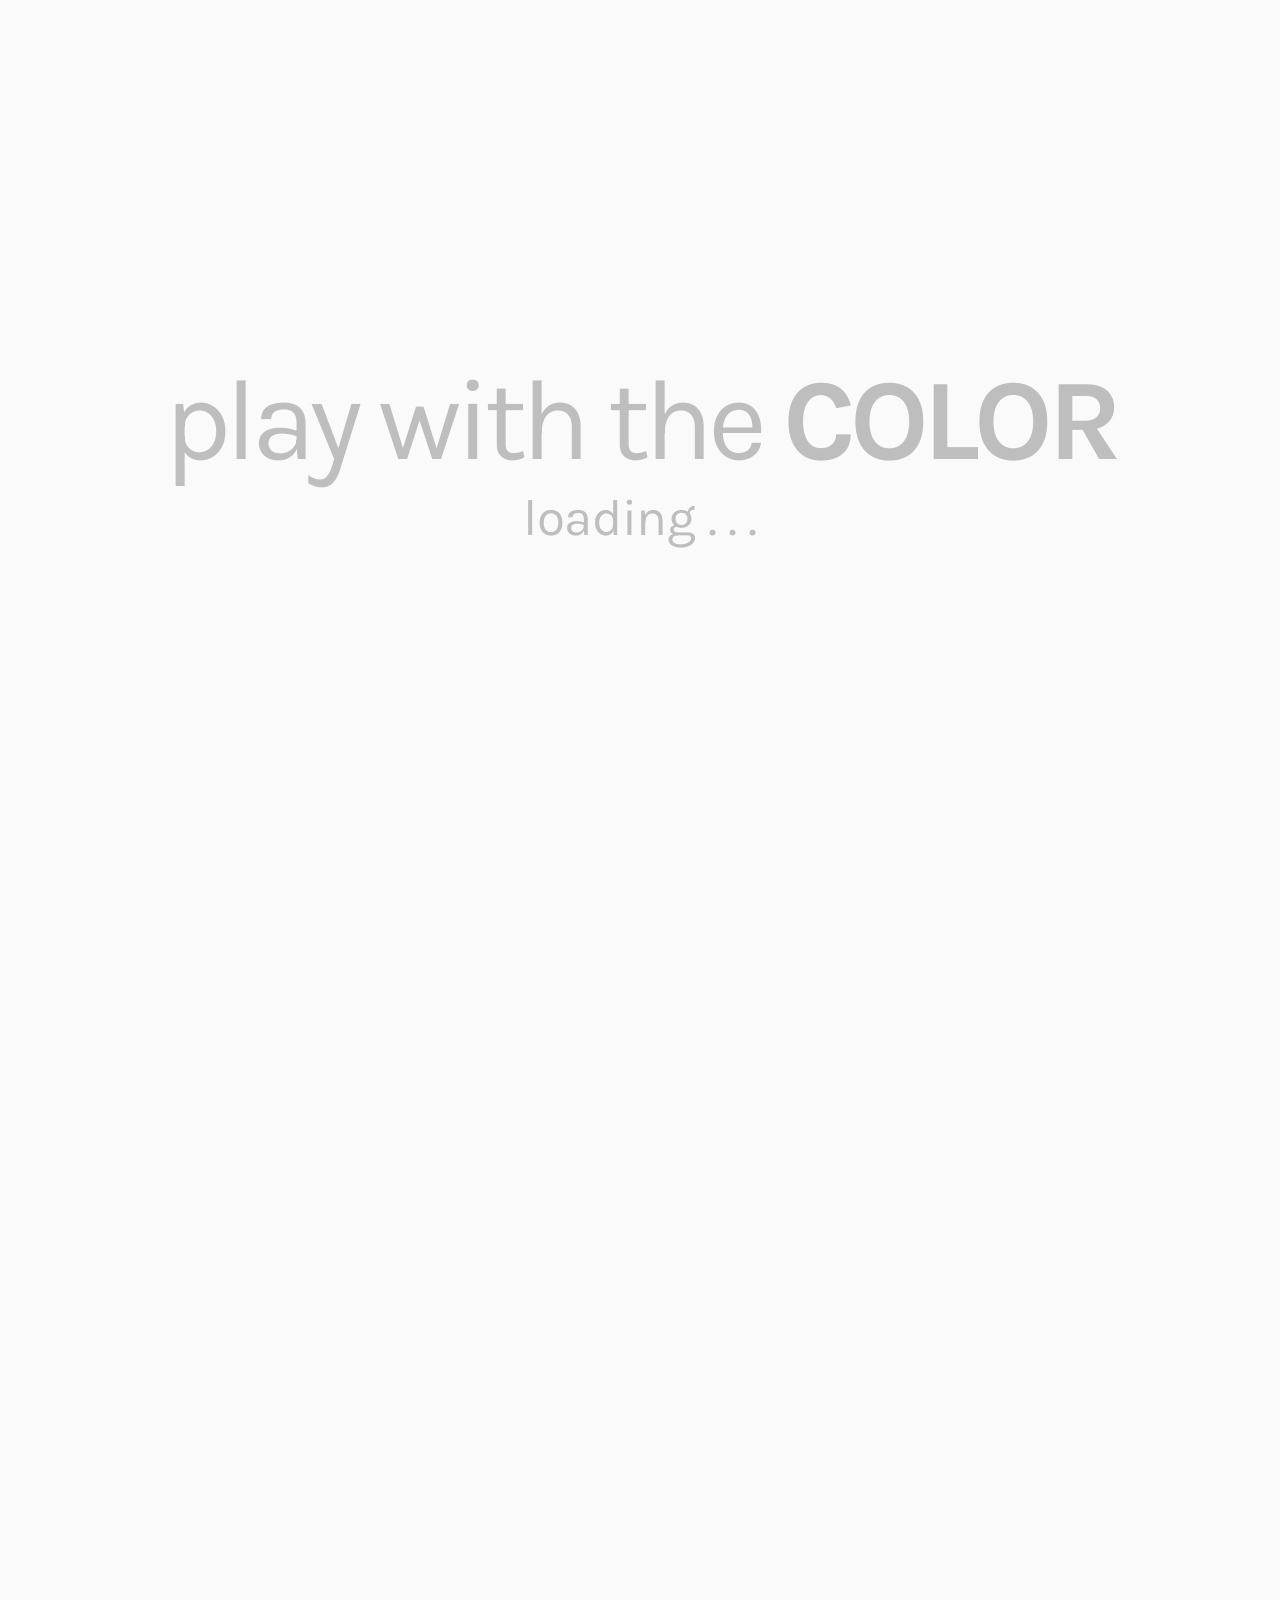
==== commit 515bea3b: "Update index.html" ====
--- a/index.html
+++ b/index.html
@@ -252,7 +252,7 @@
         <div class="contact-block" style="margin-left: 40vw">
           <div class="skip work-showcase-artworks-copied">copied</div>
           <div class="contact-block-info" onclick="copyOnClick('https\:\/\/www.linkedin.com/in/phuong-julie-ta-09b880201/', this)">Phuong (Julie) Ta</div>
-          <a target="_blank" href="https://www.linkedin.com/in/phuong-julie-ta-09b880201/" class="contact-block-title"><div>→ linkedin</div></a>
+          <a target="_blank" href="https://www.linkedin.com/in/phuong-julie-ta/" class="contact-block-title"><div>→ linkedin</div></a>
         </div>
       </div>
 
@@ -265,4 +265,4 @@
 <script src="https://ajax.googleapis.com/ajax/libs/jquery/3.4.1/jquery.min.js"></script>
 <script src="./index.js"></script>
 <script src="https://unpkg.com/ionicons@5.0.0/dist/ionicons.js" type="module"></script>
-</html>+</html>
--- a/css/main.css
+++ b/css/main.css
@@ -1632,7 +1632,7 @@
   }
   .work-showcase-artworks img {
     width: 100%;
-    height: auto;
+    height: 100%;
   }
   .work-showcase-artworks-pallete {
     display: none;
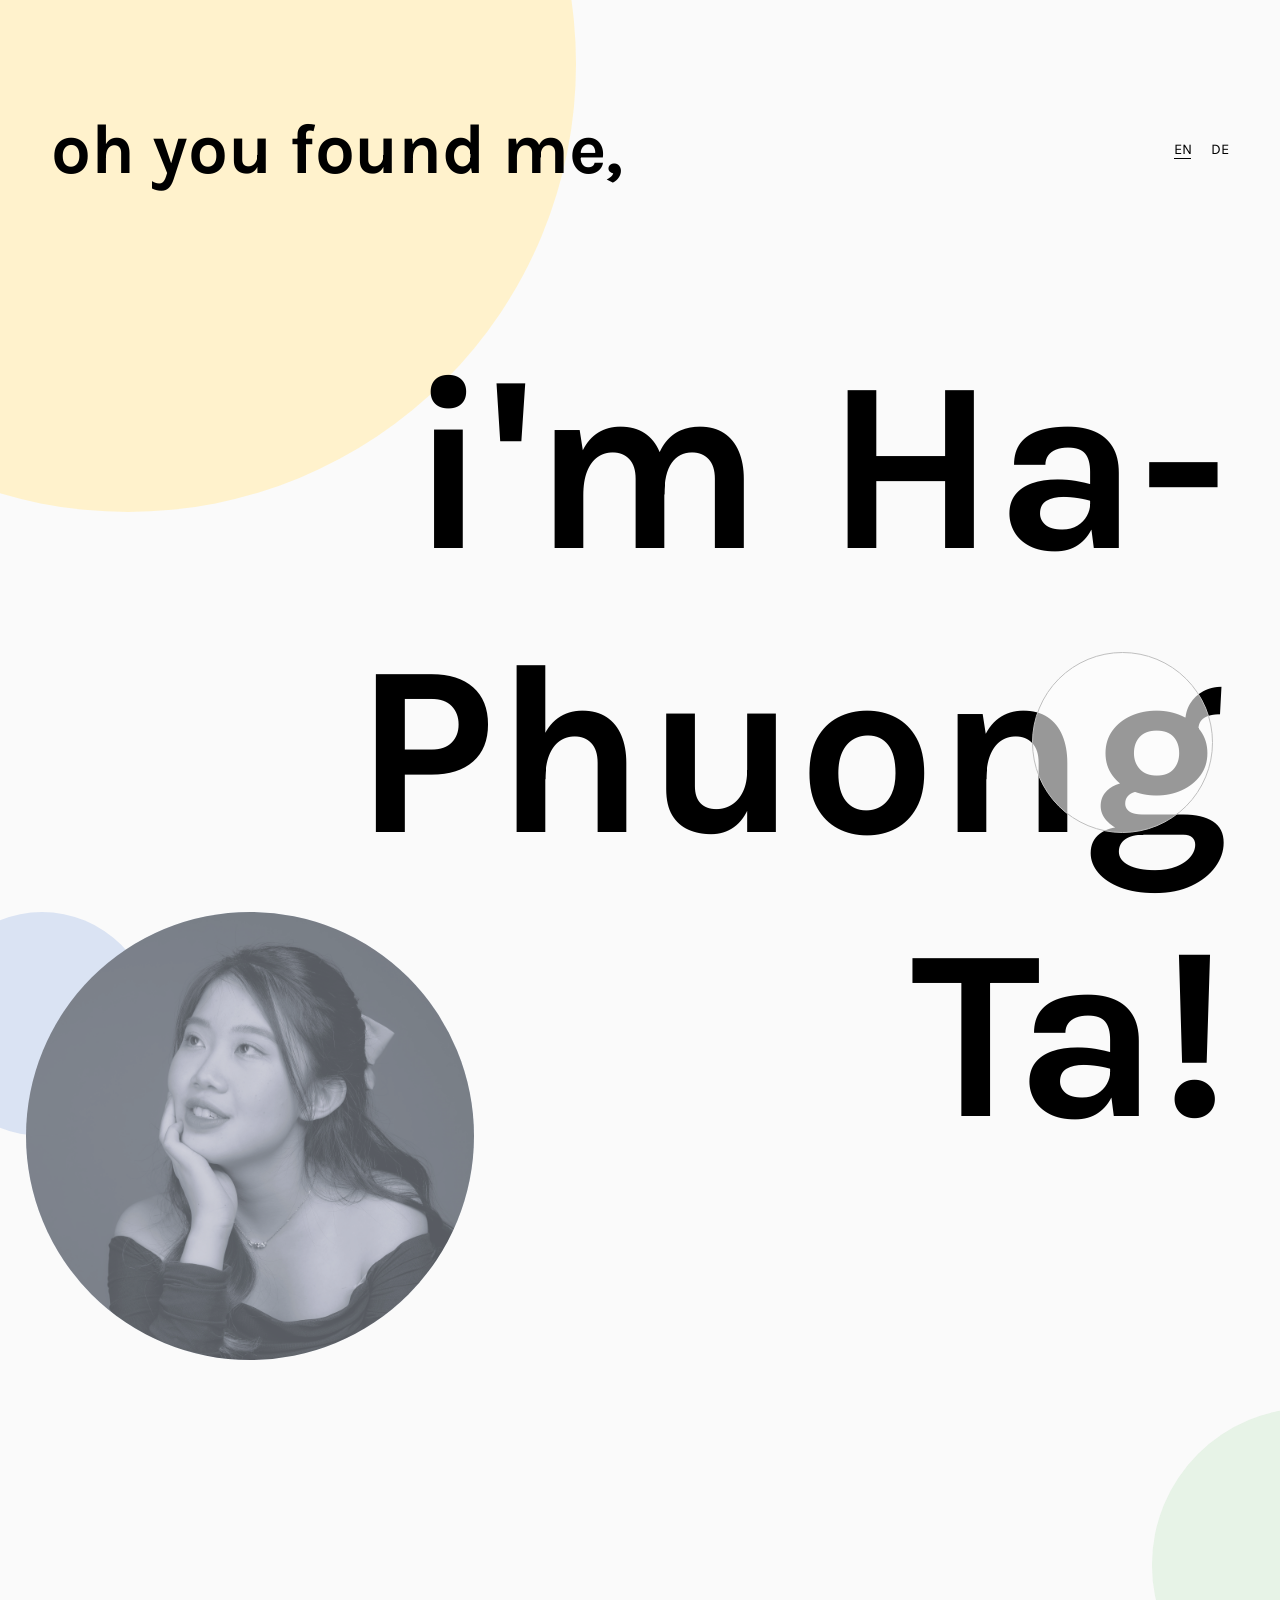
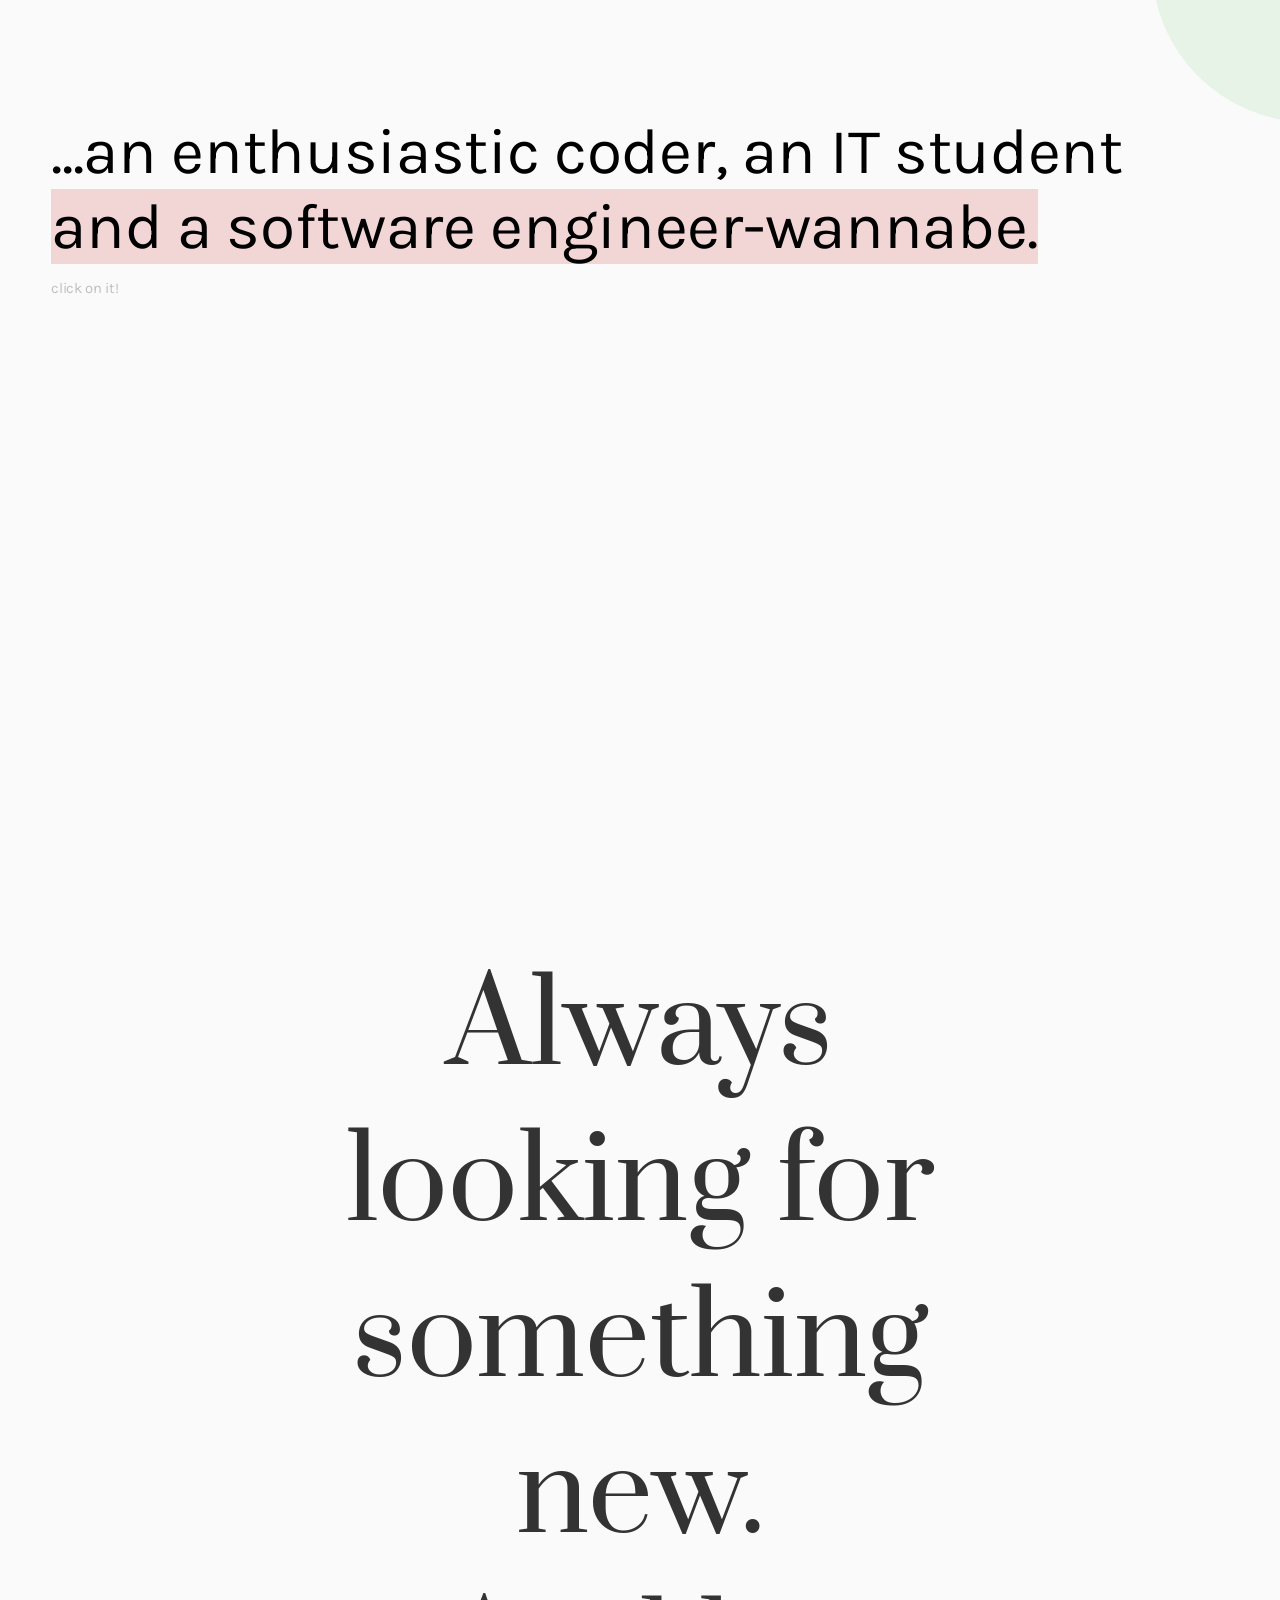
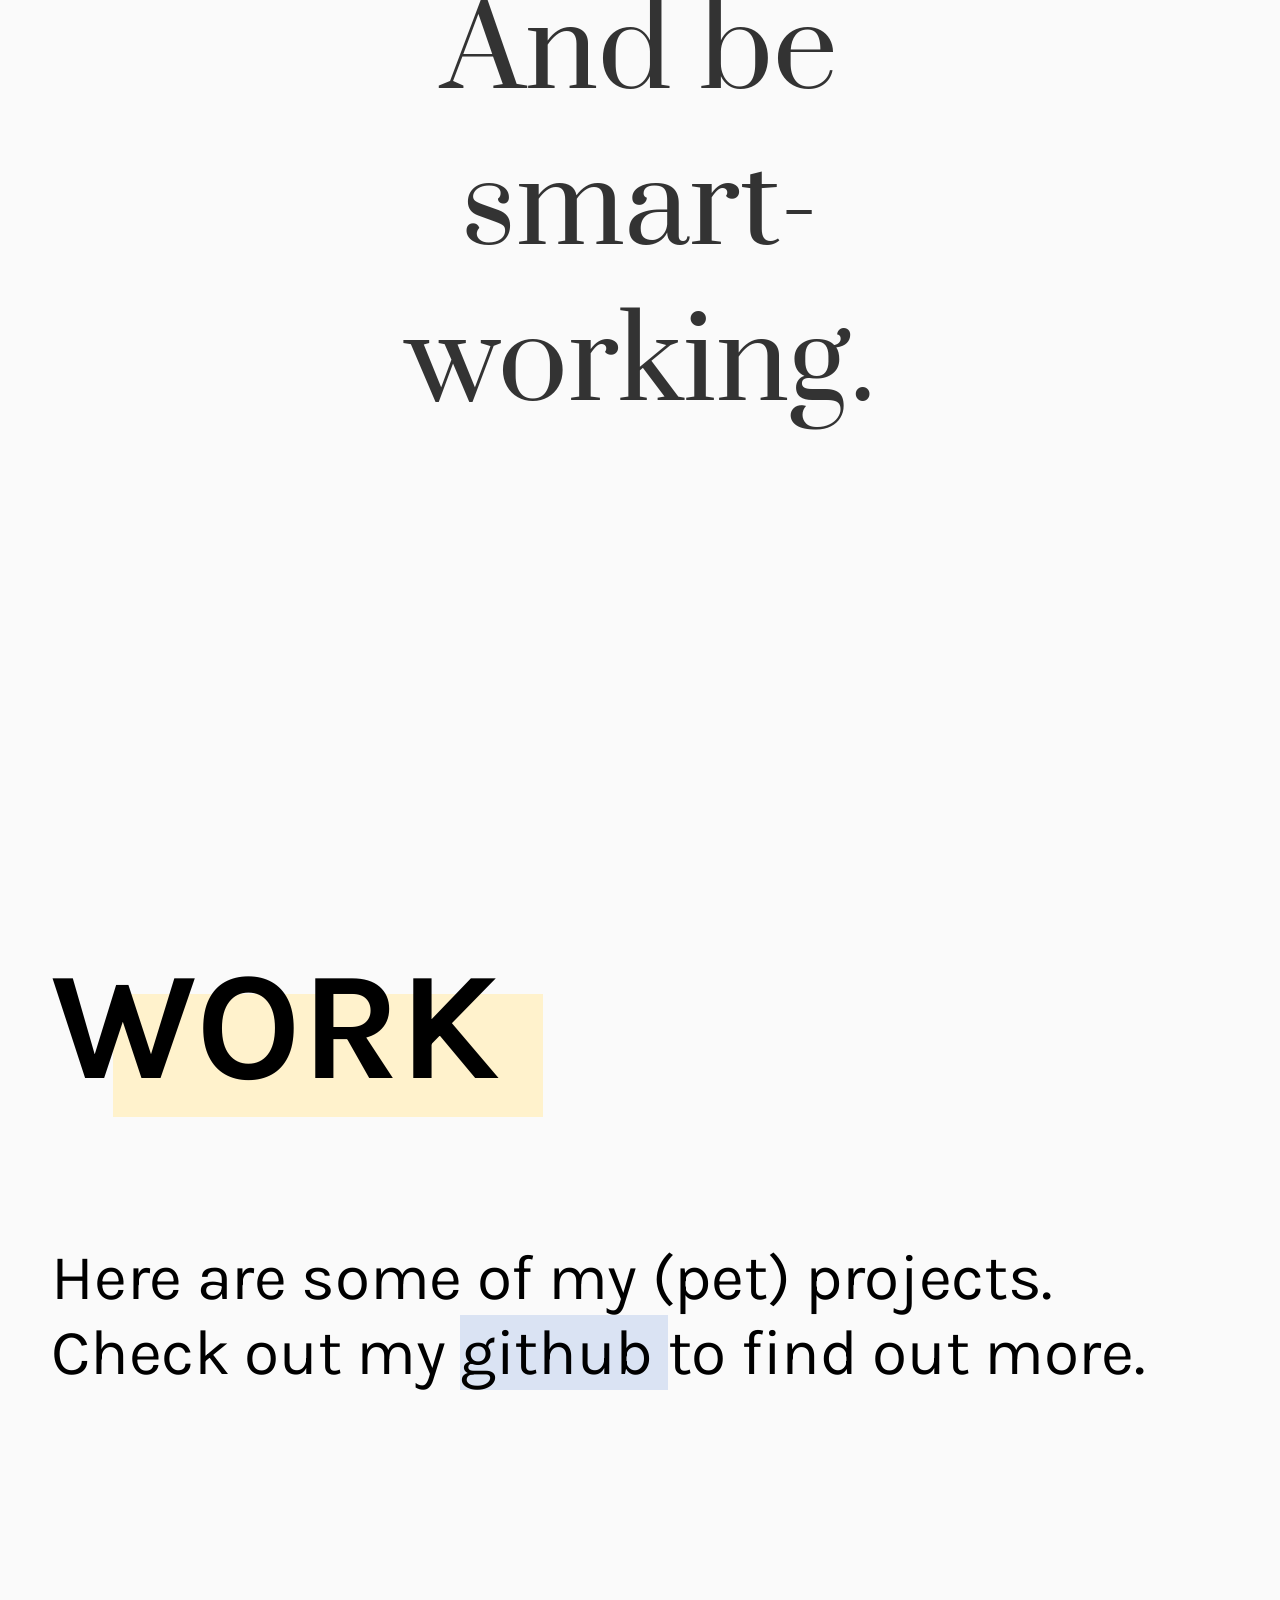
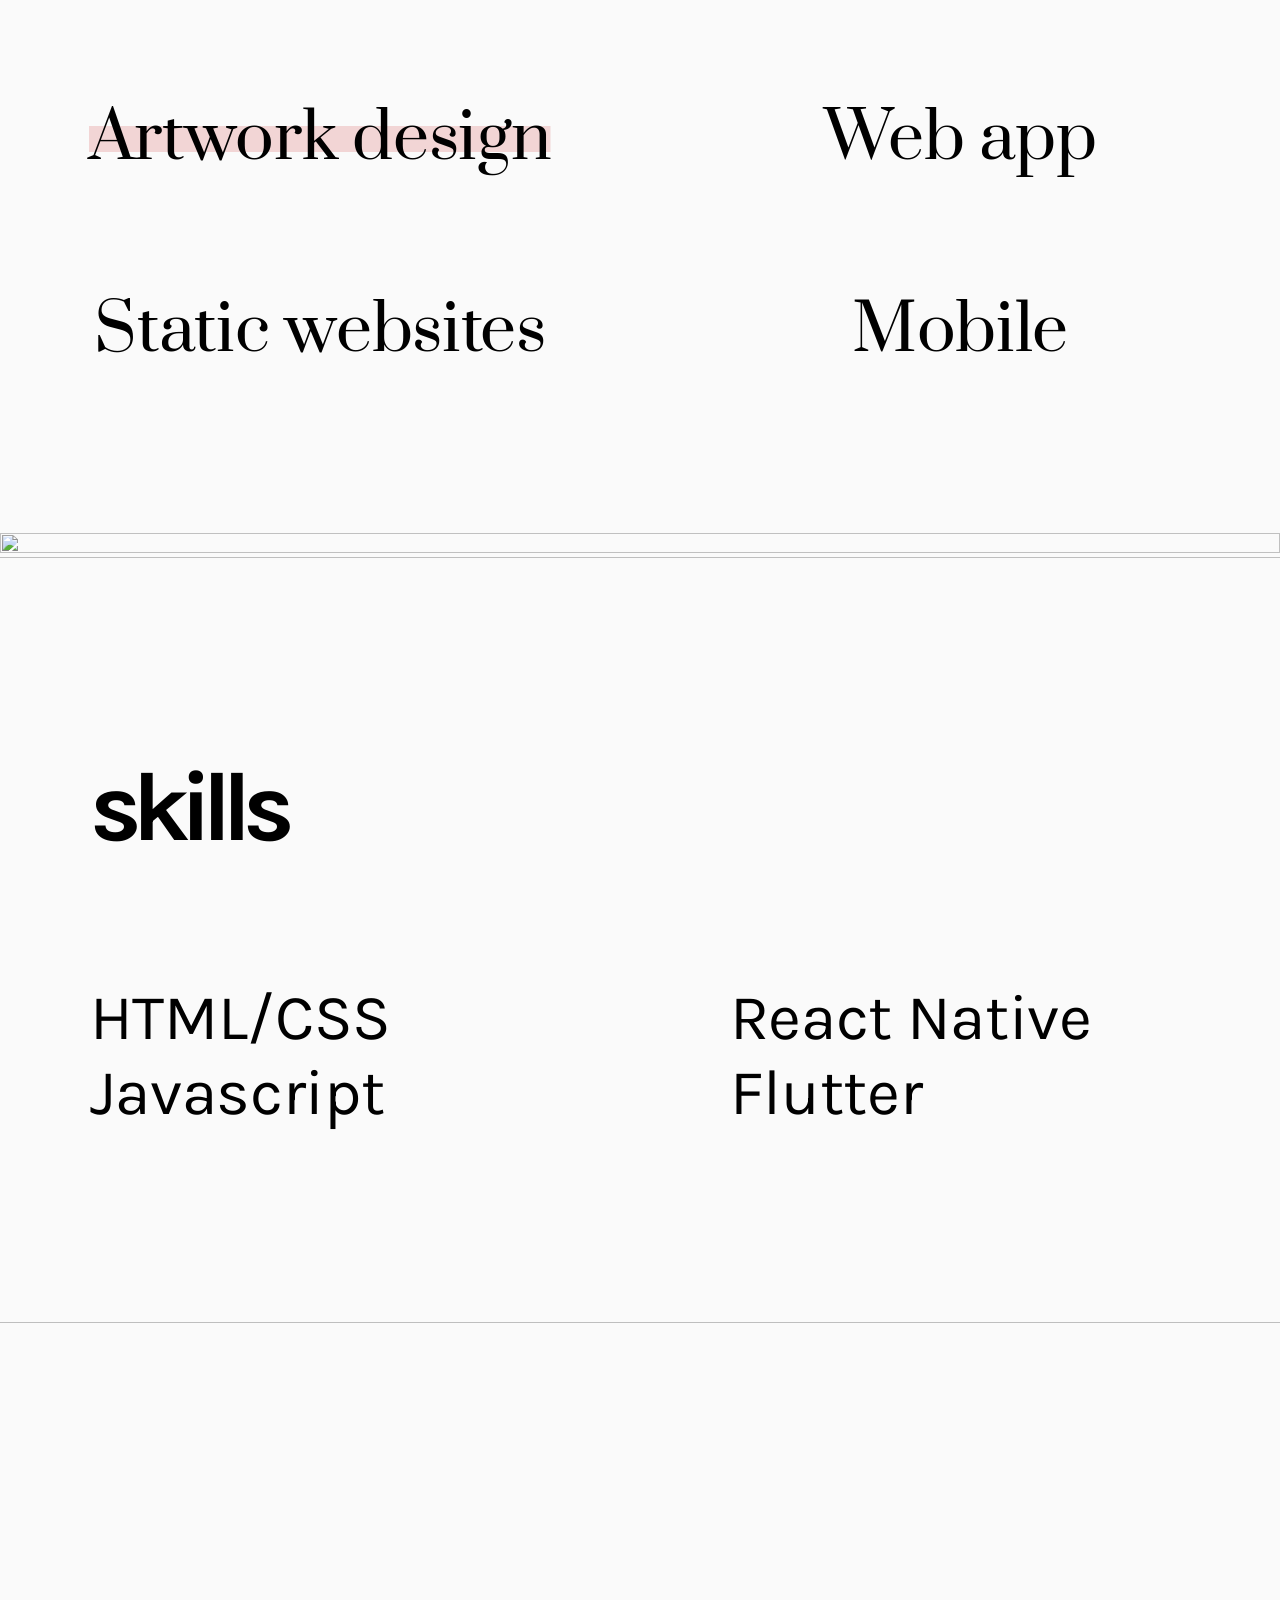
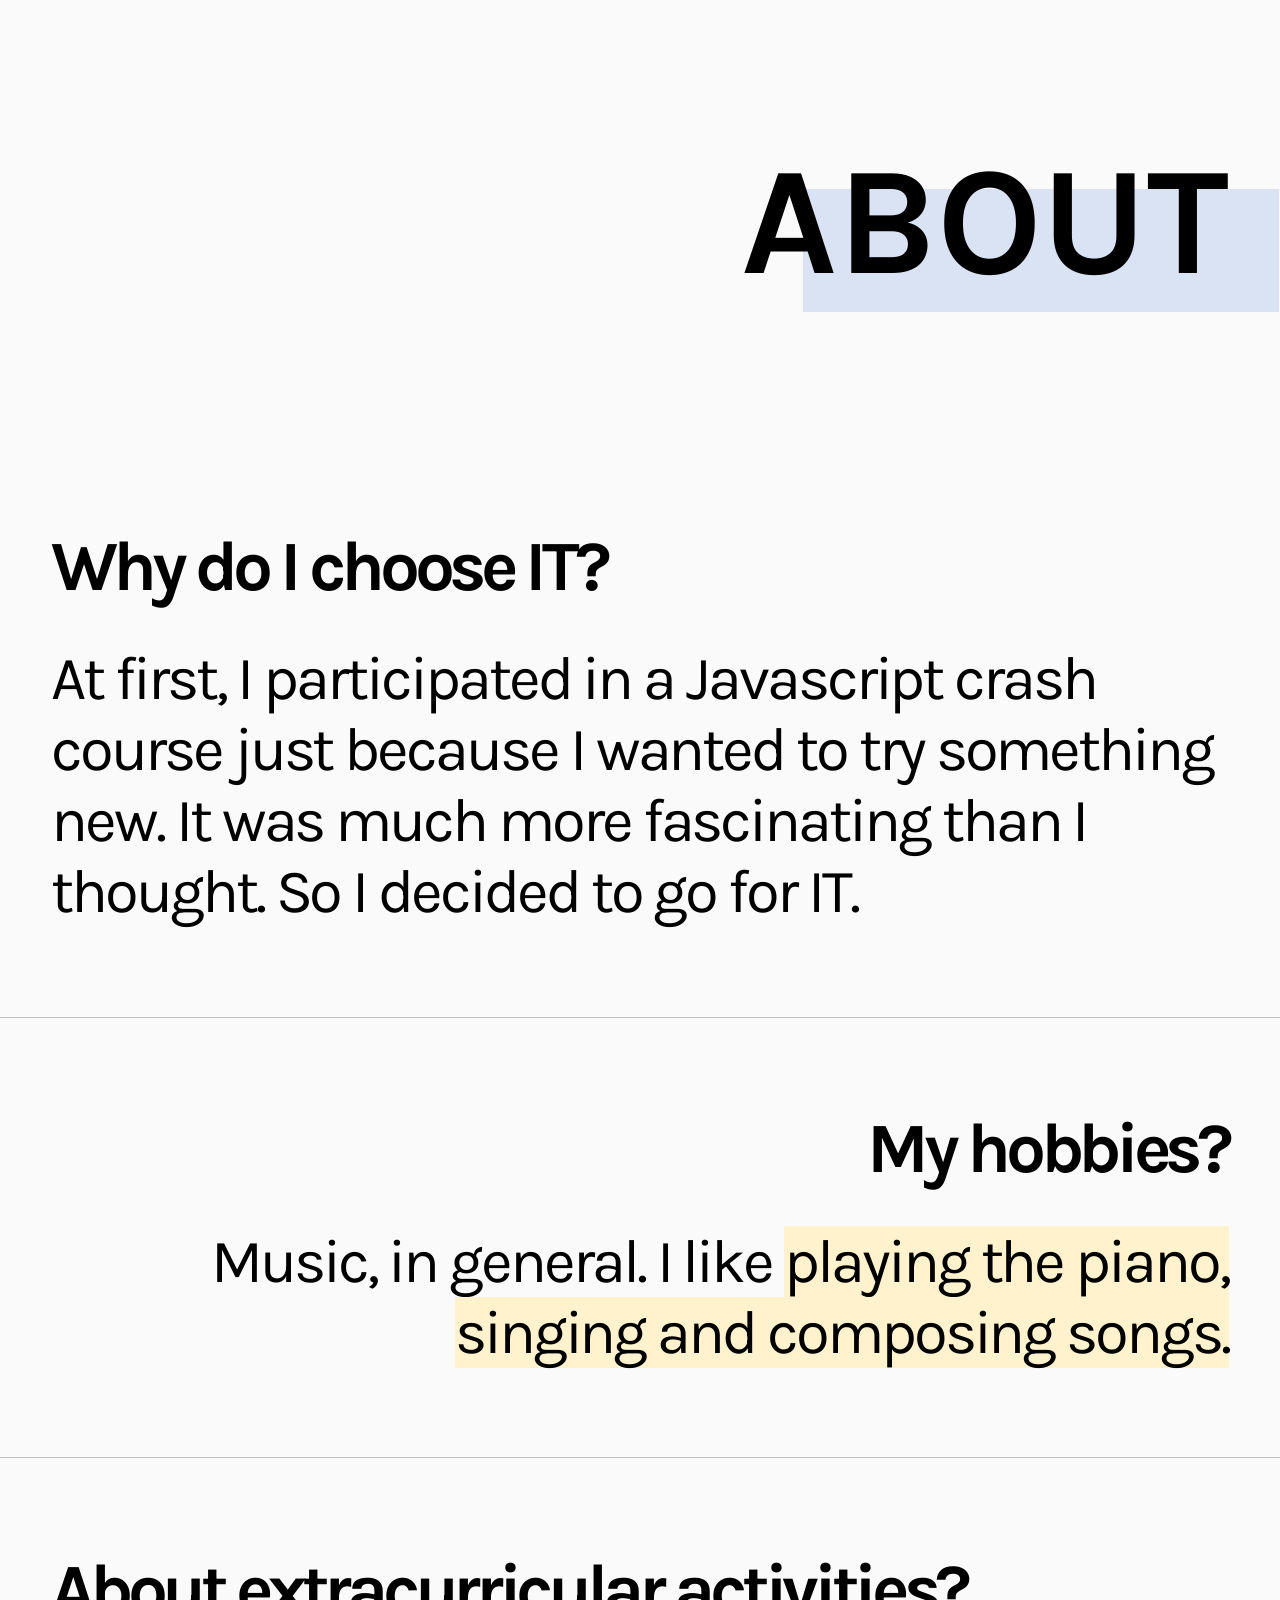
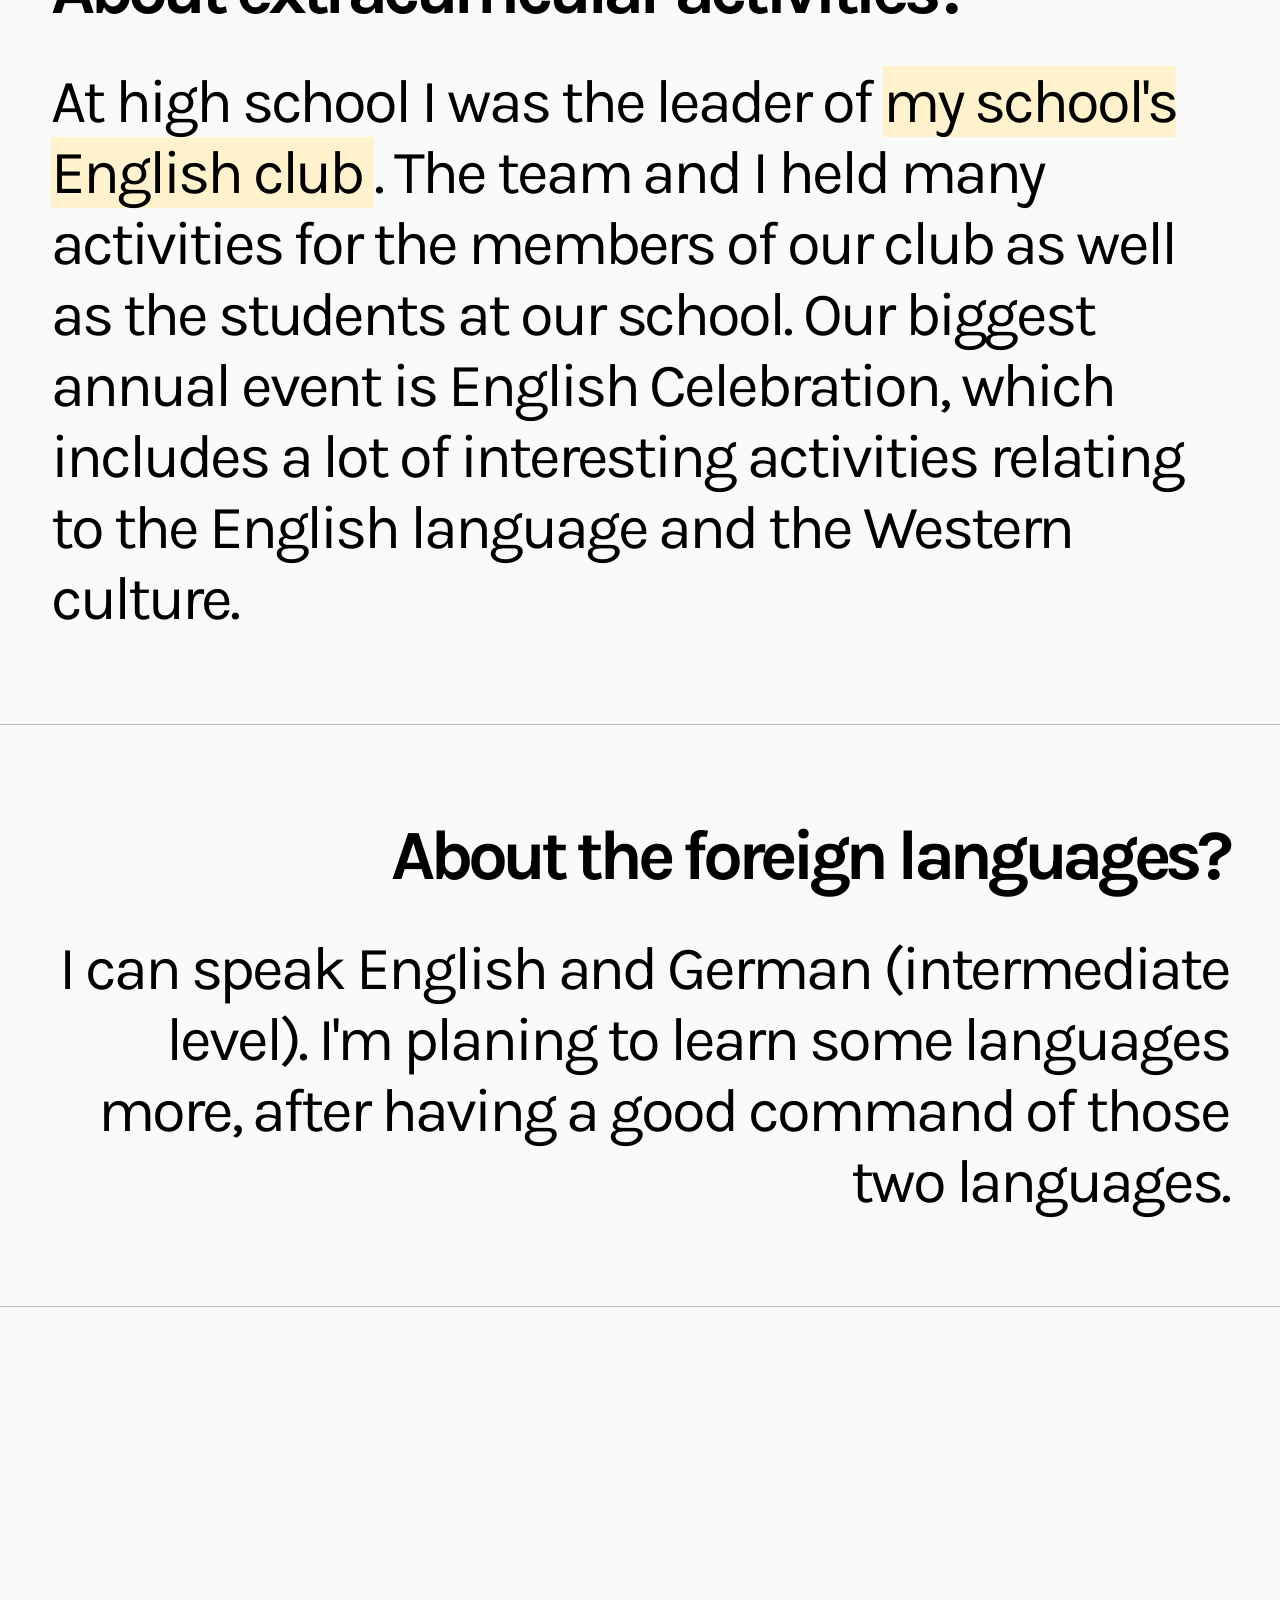
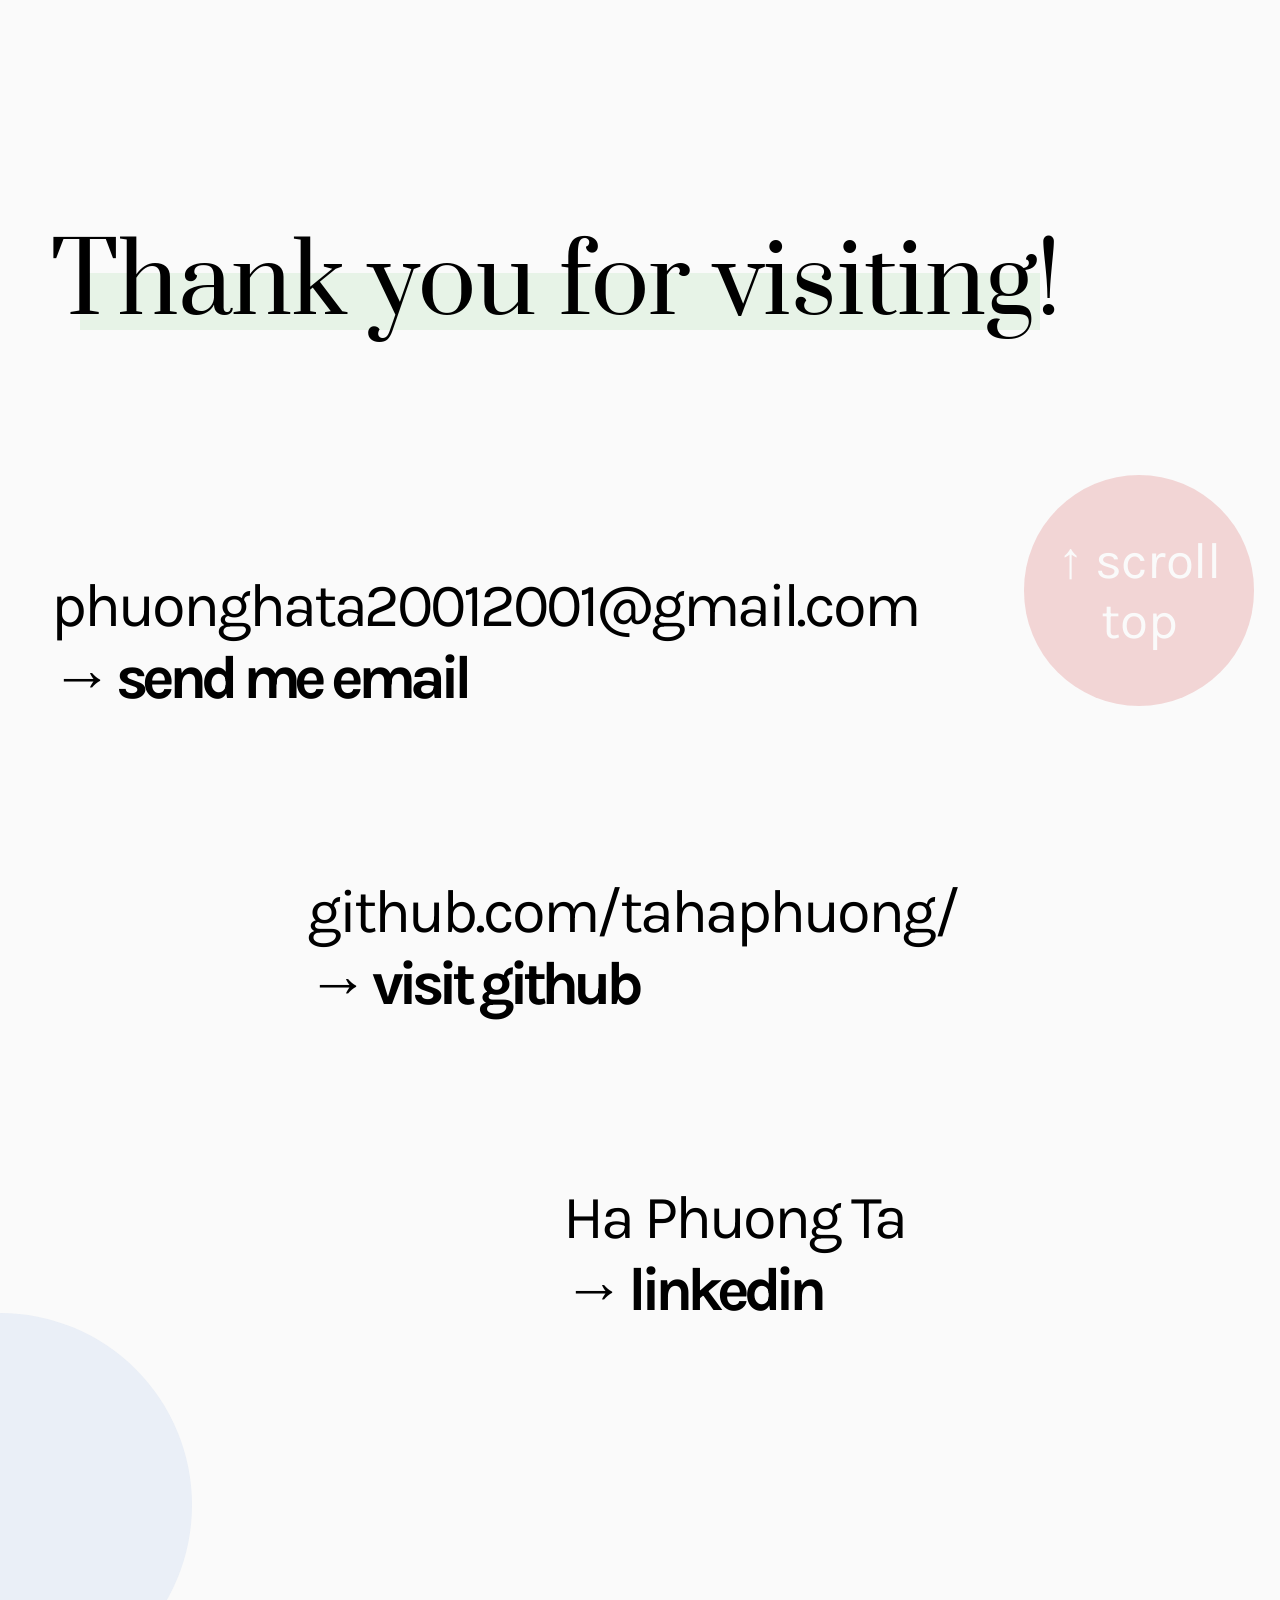
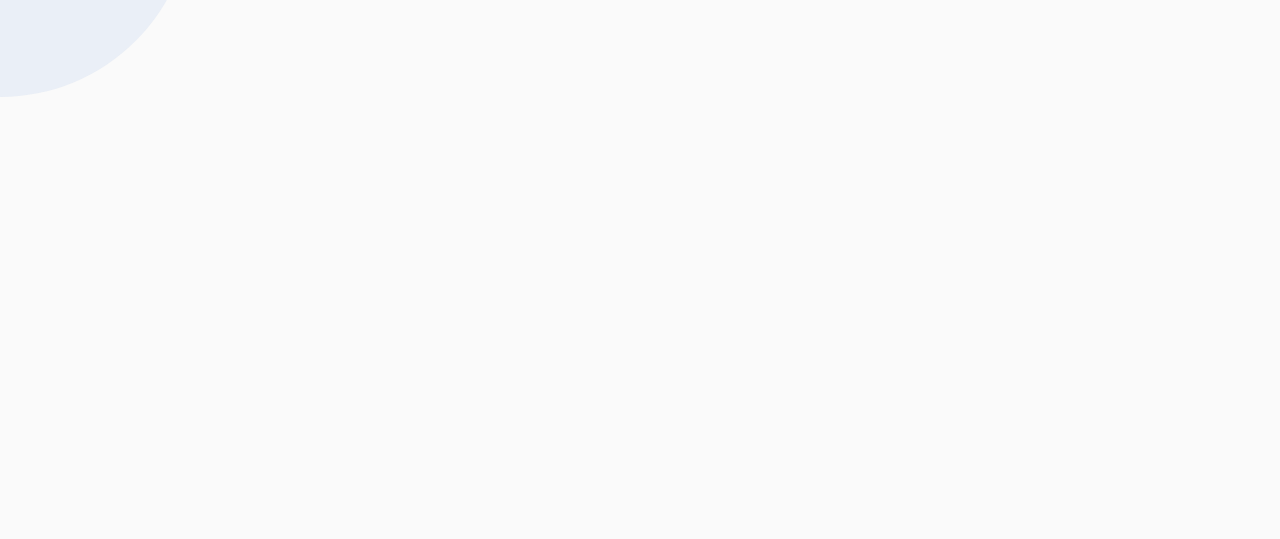
==== commit 7bd8b7c4: "update: work section" ====
--- a/index.html
+++ b/index.html
@@ -1,30 +1,47 @@
 <!DOCTYPE html>
 <html lang="en">
+
 <head>
   <meta charset="UTF-8">
   <meta name="viewport" content="width=device-width, initial-scale=1.0">
   <link href="https://fonts.googleapis.com/css2?family=Karla:wght@400;700&family=Prata&display=swap" rel="stylesheet">
-  <!-- <link href="//db.onlinewebfonts.com/c/821953e3b7b6281fcb7e26edec546f29?family=ATC+Arquette+1_5_17" rel="stylesheet" type="text/css"/> -->
-
+  <script src="https://ajax.googleapis.com/ajax/libs/jquery/3.4.1/jquery.min.js"></script>
+  <script type="module" src="https://unpkg.com/ionicons@7.1.0/dist/ionicons/ionicons.esm.js"></script>
+  <script nomodule src="https://unpkg.com/ionicons@7.1.0/dist/ionicons/ionicons.js"></script>
+  <script src="./data.js"></script>
+  <script src="./index.js"></script>
   <link href="./css/main.css" rel="stylesheet">
   <link rel="icon" href="./img/type.png">
   <title>Phuong Ta</title>
 </head>
+
 <body>
   <div class="load" id="load" style="opacity: 1">
     <div class="load-title">play with the <span class="load-color">COLOR</span></div>
     <div class="load-sub-title">loading . . .</div>
   </div>
 
-  
+
   <div id="rain" style="position: fixed;">
   </div>
 
   <div class="nav">
-    <div class="nav-block" onclick="navScroll('home')"><span class="nav-ball" id="nav-ball-home" style="opacity: 1;"></span><p>home</p></div>
-    <div class="nav-block" onclick="navScroll('work')"><span class="nav-ball" id="nav-ball-work" style="opacity: 0;"></span><p>work</p></div>
-    <div class="nav-block" onclick="navScroll('about')"><span class="nav-ball" id="nav-ball-about" style="opacity: 0;"></span><p>about</p></div>
-    <div class="nav-block" onclick="navScroll('contact')"><span class="nav-ball" id="nav-ball-contact" style="opacity: 0;"></span><p>contact</p></div>
+    <div class="nav-block" onclick="navScroll('home')"><span class="nav-ball" id="nav-ball-home"
+        style="opacity: 1;"></span>
+      <p>home</p>
+    </div>
+    <div class="nav-block" onclick="navScroll('work')"><span class="nav-ball" id="nav-ball-work"
+        style="opacity: 0;"></span>
+      <p>work</p>
+    </div>
+    <div class="nav-block" onclick="navScroll('about')"><span class="nav-ball" id="nav-ball-about"
+        style="opacity: 0;"></span>
+      <p>about</p>
+    </div>
+    <div class="nav-block" onclick="navScroll('contact')"><span class="nav-ball" id="nav-ball-contact"
+        style="opacity: 0;"></span>
+      <p>contact</p>
+    </div>
   </div>
 
   <div class="nav-mobile" id="nav-mobile" style="display: none; height: 0vh">
@@ -36,14 +53,22 @@
     <div class="nav-mobile-opt nav-mobile-opt-4" onclick="navScroll('contact')">contact</div>
 
     <div class="link-cv-con">
-      <a class="link-cv" target="_blank" href="https://drive.google.com/file/d/1ifTjSGmkWRRF_ZQPkD5QB4cYZsaHAhsZ/view?usp=sharing"><ion-icon name="link-outline" style="transform: translate(0, 0.25em);"></ion-icon> see my CV</a>
-    </div>
-  </div>
-  <div class="hamburger" onclick="toggleNavMobile()"><ion-icon name="reorder-two-outline"></ion-icon></div>
+      <a class="link-cv" target="_blank"
+        href="https://drive.google.com/file/d/1ifTjSGmkWRRF_ZQPkD5QB4cYZsaHAhsZ/view?usp=sharing">
+        <ion-icon name="link-outline" style="transform: translate(0, 0.25em);"></ion-icon> see my CV
+      </a>
+    </div>
+  </div>
+  <div class="hamburger" onclick="toggleNavMobile()">
+    <ion-icon name="reorder-two-outline"></ion-icon>
+  </div>
 
   <div class="link">
     <div>
-      <a class="link-cv" id="link-cv" target="_blank" href="https://drive.google.com/file/d/1ifTjSGmkWRRF_ZQPkD5QB4cYZsaHAhsZ/view?usp=sharing" onmouseover="textAppearsOnHover('link-cv-click-on-it')" onmouseout="textDisappearsOutHover('link-cv-click-on-it')">my CV</a>
+      <a class="link-cv" id="link-cv" target="_blank"
+        href="https://drive.google.com/file/d/1ifTjSGmkWRRF_ZQPkD5QB4cYZsaHAhsZ/view?usp=sharing"
+        onmouseover="textAppearsOnHover('link-cv-click-on-it')"
+        onmouseout="textDisappearsOutHover('link-cv-click-on-it')">my CV</a>
       <span id="link-cv-click-on-it" style="opacity: 0">click to see my CV in a new tab</span>
     </div>
     <div class="link-logo">phuon.</div>
@@ -55,39 +80,49 @@
       <div class="home-header">
         <div class="home-pre-title">oh you found me,</div>
         <div class="home-languages">
-          <div><a id="english" style="border-bottom: 1px solid black;">EN</a></div>
-          <div><a id="deutsch" href="de.html">DE</a></div>
-        </div>
-      </div>
-
-      <div class="home-title">i'm Phuong Ta!</div>
+          <div><span onclick="chooseLanguage('en')" style="border-bottom: 1px solid black;">EN</span></div>
+          <div style="width: 20px"></div>
+          <div><span onclick="chooseLanguage('de')" >DE</span></div>
+        </div>
+      </div>
+
+      <div class="home-title">i'm Ha-Phuong Ta!</div>
 
       <div class="home-sub-title-con">
         <div class="home-sub-title">
-          ...can be called Julie, a newb coder coming from Vietnam<br>
-          <span class="home-title-highlight" id="home-title-highlight" onclick="falling()" onmouseover="textAppearsOnHover('home-click-on-it')" onmouseout="textDisappearsOutHover('home-click-on-it')">a (front-end) developer-wannabe.</span>
-        </div>
-        <div class="home-click-on-it" id="home-click-on-it"><ion-icon name="arrow-up-outline"></ion-icon> click on it! </div>
+          ...an enthusiastic coder, an IT student<br>
+          <span class="home-title-highlight" id="home-title-highlight" onclick="falling()">and a software engineer-wannabe.</span>
+        </div>
+        <div class="home-click-on-it">
+          <ion-icon name="arrow-up-outline"></ion-icon> click on it!
+        </div>
       </div>
 
       <div class="home-img">
         <div class="home-img-filter">
           <div class="home-img-filter-1"></div>
         </div>
-        <img src="./img/ava-bw.jpg"/>
+        <img src="./img/ava-bw.jpg" />
       </div>
 
       <div class="home-circle" id="home-circle"></div>
-      <div class="home-circle-2"><div><p>hello! try interacting w' all <b>COLORS</b> on this page!</p></div></div>
+      <div class="home-circle-2">
+        <div>
+          <p>hello! try interacting w' all <b>COLORS</b> on this page!</p>
+        </div>
+      </div>
     </div>
 
 
     <div id="quote" class="quote">
       <div class="quote-img-hand">
-        <img src="./img/hand2.png" id="quote-hand-img"/>
-        <span class="quote-doublequotes" id="quote-doublequotes" onclick="changeColorOnClick('quote-doublequotes', 'quote-doublequotes')">,,</span>
-      </div>
-      <div class="quote-text"><p>Always looking for something new. <br>And be smart-working.</p></div>
+        <img src="./img/hand2.png" id="quote-hand-img" />
+        <span class="quote-doublequotes" id="quote-doublequotes"
+          onclick="changeColorOnClick('quote-doublequotes', 'quote-doublequotes')">,,</span>
+      </div>
+      <div class="quote-text">
+        <p>Always looking for something new. <br>And be smart-working.</p>
+      </div>
     </div>
 
     <div id="work" class="work">
@@ -98,25 +133,30 @@
 
       <div class="work-intro">
         Here are some of my (pet) projects.
-        <br>Check out my <a target="_blank" href="https://github.com/tahaphuong"> github <ion-icon name="link-outline" style="transform: translate(0, 0.25em);"></ion-icon></a> find out more.
+        <br>Check out my <a target="_blank" href="https://github.com/tahaphuong"> github <ion-icon name="link-outline"
+            style="transform: translate(0, 0.25em);"></ion-icon></a> to find out more.
       </div>
 
       <div class="work-main" id="work-main">
-        <div class="work-main-block" onclick="workBlockOnclick('artwork-title')" onmouseover="workBlockOnhover('artwork-title')" onmouseout="workBlockOuthover('artwork-title')">
+        <div class="work-main-block" onclick="workBlockOnclick('artwork-title')"
+          onmouseover="workBlockOnhover('artwork-title')" onmouseout="workBlockOuthover('artwork-title')">
           <div class="work-main-block-title" id="artwork-title" style="background-position: -100%;">Artwork design</div>
           <div class="work-main-block-des">For my English club at high school.</div>
         </div>
 
-        <div class="work-main-block" onclick="workBlockOnclick('webapp-title')" onmouseover="workBlockOnhover('webapp-title')" onmouseout="workBlockOuthover('webapp-title')">
-            <div class="work-main-block-title" id="webapp-title">Web app</div>
-            <div class="work-main-block-des">HTML/CSS/JS, MVC model, Firebase</div>
-        </div>
-
-        <div class="work-main-block" onclick="workBlockOnclick('staticweb-title')" onmouseover="workBlockOnhover('staticweb-title')" onmouseout="workBlockOuthover('staticweb-title')">
+        <div class="work-main-block" onclick="workBlockOnclick('webapp-title')"
+          onmouseover="workBlockOnhover('webapp-title')" onmouseout="workBlockOuthover('webapp-title')">
+          <div class="work-main-block-title" id="webapp-title">Web app</div>
+          <div class="work-main-block-des">HTML/CSS/JS, MVC model, Firebase</div>
+        </div>
+
+        <div class="work-main-block" onclick="workBlockOnclick('staticweb-title')"
+          onmouseover="workBlockOnhover('staticweb-title')" onmouseout="workBlockOuthover('staticweb-title')">
           <div class="work-main-block-title" id="staticweb-title">Static websites</div>
           <div class="work-main-block-des">HTML/CSS and JS for small functions</div>
         </div>
-        <div class="work-main-block" onclick="workBlockOnclick('mobile-title')" onmouseover="workBlockOnhover('mobile-title')" onmouseout="workBlockOuthover('mobile-title')">
+        <div class="work-main-block" onclick="workBlockOnclick('mobile-title')"
+          onmouseover="workBlockOnhover('mobile-title')" onmouseout="workBlockOuthover('mobile-title')">
           <div class="work-main-block-title" id="mobile-title">Mobile</div>
           <div class="work-main-block-des">Javascript, Firebase</div>
         </div>
@@ -128,44 +168,50 @@
 
             <div class="work-showcase-artworks-color">
               <div class="skip work-showcase-artworks-copied">copied</div>
-              <div class="skip work-showcase-artworks-color-ball" onclick="copyOnClick('f0e2d3', this)" style="background-color: #f0e2d3"></div>
+              <div class="skip work-showcase-artworks-color-ball" onclick="copyOnClick('f0e2d3', this)"
+                style="background-color: #f0e2d3"></div>
               <div class="work-showcase-artworks-color-name" onclick="copyOnClick('f0e2d3', this)">f0e2d3</div>
             </div>
 
             <div class="work-showcase-artworks-color">
               <div class="skip work-showcase-artworks-copied">copied</div>
-              <div class="skip work-showcase-artworks-color-ball" onclick="copyOnClick('f3ceb4', this)" style="background-color: #f3ceb4"></div>
+              <div class="skip work-showcase-artworks-color-ball" onclick="copyOnClick('f3ceb4', this)"
+                style="background-color: #f3ceb4"></div>
               <div class="work-showcase-artworks-color-name" onclick="copyOnClick('f3ceb4', this)">f3ceb4</div>
             </div>
-            
-            <div class="work-showcase-artworks-color">
-              <div class="skip work-showcase-artworks-copied">copied</div>
-              <div class="skip work-showcase-artworks-color-ball" onclick="copyOnClick('ffdecf', this)" style="background-color: #ffdecf"></div>
+
+            <div class="work-showcase-artworks-color">
+              <div class="skip work-showcase-artworks-copied">copied</div>
+              <div class="skip work-showcase-artworks-color-ball" onclick="copyOnClick('ffdecf', this)"
+                style="background-color: #ffdecf"></div>
               <div class="work-showcase-artworks-color-name" onclick="copyOnClick('ffdecf', this)">ffdecf</div>
             </div>
-            
+
           </div>
-          <img src="./img/artworks.jpg"/>
+          <img src="./img/artworks.jpg" />
 
 
           <div class="work-showcase-artworks-pallete">
-            
-
-            <div class="work-showcase-artworks-color">
-              <div class="skip work-showcase-artworks-copied">copied</div>
-              <div class="skip work-showcase-artworks-color-ball" onclick="copyOnClick('e4d9b4', this)" style="background-color: #e4d9b4"></div>
+
+
+            <div class="work-showcase-artworks-color">
+              <div class="skip work-showcase-artworks-copied">copied</div>
+              <div class="skip work-showcase-artworks-color-ball" onclick="copyOnClick('e4d9b4', this)"
+                style="background-color: #e4d9b4"></div>
               <div class="work-showcase-artworks-color-name" onclick="copyOnClick('e4d9b4', this)">e4d9b4</div>
             </div>
 
             <div class="work-showcase-artworks-color">
               <div class="skip work-showcase-artworks-copied">copied</div>
-              <div class="skip work-showcase-artworks-color-ball" onclick="copyOnClick('c9b998', this)" style="background-color: #c9b998"></div>
+              <div class="skip work-showcase-artworks-color-ball" onclick="copyOnClick('c9b998', this)"
+                style="background-color: #c9b998"></div>
               <div class="work-showcase-artworks-color-name" onclick="copyOnClick('c9b998', this)">c9b998</div>
             </div>
 
             <div class="work-showcase-artworks-color">
               <div class="skip work-showcase-artworks-copied">copied</div>
-              <div class="skip work-showcase-artworks-color-ball" onclick="copyOnClick('8f9072', this)" style="background-color: #8f9072"></div>
+              <div class="skip work-showcase-artworks-color-ball" onclick="copyOnClick('8f9072', this)"
+                style="background-color: #8f9072"></div>
               <div class="work-showcase-artworks-color-name" onclick="copyOnClick('8f9072', this)">8f9072</div>
             </div>
 
@@ -175,7 +221,9 @@
       </div>
 
       <div class="work-skills">
-        <div class="work-skills-title"><div>skills</div></div>
+        <div class="work-skills-title">
+          <div>skills</div>
+        </div>
         <div class="work-skills-main">
           <div class="work-skills-main-1">
             <div>HTML/CSS</div>
@@ -201,68 +249,81 @@
       <div class="about-main">
         <div class="about-main-block">
           <div class="about-main-block-ques">Why do I choose IT?</div>
-          <div class="about-main-block-ans">At first, I participated in a Javascript crash course just because I wanted to try something new. It was much more fascinating than I thought. So I decided to go for IT.</div>
+          <div class="about-main-block-ans">At first, I participated in a Javascript crash course just because I wanted
+            to try something new. It was much more fascinating than I thought. So I decided to go for IT.</div>
         </div>
 
         <div class="about-main-block" style="text-align: right;">
           <div class="about-main-block-ques">My hobbies?</div>
-  
-  
-          <div class="about-main-block-ans">Music, in general. I like <a id="soundcloud-link" target="_blank" class="about-main-block-link" href="https://soundcloud.com/t-h-ph-ng"><ion-icon name="link-outline" style="transform: translate(0, 0.25em);"></ion-icon> playing the piano, singing and composing songs. <span id="soundcloud-ball" class="pointBallBig">visit my Soundcloud</span></a></div>
-          
+
+
+          <div class="about-main-block-ans">Music, in general. I like <a id="soundcloud-link" target="_blank"
+              class="about-main-block-link" href="https://soundcloud.com/t-h-ph-ng">
+              <ion-icon name="link-outline" style="transform: translate(0, 0.25em);"></ion-icon> playing the piano,
+              singing and composing songs. <span id="soundcloud-ball" class="pointBallBig">visit my Soundcloud</span>
+            </a></div>
+
         </div>
 
         <div class="about-main-block">
           <div class="about-main-block-ques">About extracurricular activities?</div>
-          <div class="about-main-block-ans">At high school I was the leader of <a id="hec-link" target="_blank" class="about-main-block-link" href="https://www.facebook.com/pg/HSGSEnglishClub/photos/?tab=album&album_id=1570739006326073"><ion-icon name="link-outline" style="transform: translate(0, 0.25em);"></ion-icon> my school's English club <span id="hec-ball" class="pointBallBig">visit the club's Facebook</span></a>. The team and I held many activities for the members of our club as well as the students at our school. Our biggest annual event is English Celebration, which includes a lot of interesting activities relating to the English language and the Western culture.</div>
-          
-        </div>
-
-        <div class="about-main-block"  style="text-align: right;">
+          <div class="about-main-block-ans">At high school I was the leader of <a id="hec-link" target="_blank"
+              class="about-main-block-link"
+              href="https://www.facebook.com/pg/HSGSEnglishClub/photos/?tab=album&album_id=1570739006326073">
+              <ion-icon name="link-outline" style="transform: translate(0, 0.25em);"></ion-icon> my school's English
+              club <span id="hec-ball" class="pointBallBig">visit the club's Facebook</span>
+            </a>. The team and I held many activities for the members of our club as well as the students at our school.
+            Our biggest annual event is English Celebration, which includes a lot of interesting activities relating to
+            the English language and the Western culture.</div>
+
+        </div>
+
+        <div class="about-main-block" style="text-align: right;">
           <div class="about-main-block-ques">About the foreign languages?</div>
-          <div class="about-main-block-ans">I can speak English and German (intermediate level). I'm planing to learn some languages more, after having a good command of those two languages.</div>
-        </div>
-      </div>
-
-    </div>
-
-    <div id="contact" class="contact"> 
+          <div class="about-main-block-ans">I can speak English and German (intermediate level). I'm planing to learn
+            some languages more, after having a good command of those two languages.</div>
+        </div>
+      </div>
+
+    </div>
+
+    <div id="contact" class="contact">
 
       <div onclick="scrollToTop()" class="skip contact-circle" style="opacity: 1;">↑ scroll top</div>
 
       <div class="contact-title">
         <div class="contact-title-text">Thank you for visiting!</div>
-        <div class="contact-title-highlight"></div> 
+        <div class="contact-title-highlight"></div>
       </div>
 
       <div class="contact-main">
-        
+
         <div class="contact-block">
           <div class="skip work-showcase-artworks-copied">copied</div>
-          <div class="contact-block-info" onclick="copyOnClick('phuonghata20012001@gmail.com', this)">phuonghata20012001@gmail.com</div>
-          <a target="_blank" href="mailto:phuonghata20012001@gmail.com" class="contact-block-title"><div>→ send me email</div></a>
+          <div class="contact-block-info" onclick="copyOnClick('phuonghata20012001@gmail.com', this)">
+            phuonghata20012001@gmail.com</div>
+          <a target="_blank" href="mailto:phuonghata20012001@gmail.com" class="contact-block-title">
+            <div>→ send me email</div>
+          </a>
         </div>
 
         <div class="contact-block" style="margin-left: 20vw">
           <div class="skip work-showcase-artworks-copied">copied</div>
-          <div class="contact-block-info" onclick="copyOnClick('www.github.com/tahaphuong/', this)">github.com/tahaphuong/</div>
-          <a target="_blank" href="https://www.github.com/tahaphuong/" class="contact-block-title"><div>→ visit github</div></a>
+          <div class="contact-block-info" onclick="copyOnClick('www.github.com/tahaphuong/', this)">
+            github.com/tahaphuong/</div>
+          <a target="_blank" href="https://www.github.com/tahaphuong/" class="contact-block-title">
+            <div>→ visit github</div>
+          </a>
         </div>
 
         <div class="contact-block" style="margin-left: 40vw">
           <div class="skip work-showcase-artworks-copied">copied</div>
-          <div class="contact-block-info" onclick="copyOnClick('https\:\/\/www.linkedin.com/in/phuong-julie-ta-09b880201/', this)">Phuong (Julie) Ta</div>
-          <a target="_blank" href="https://www.linkedin.com/in/phuong-julie-ta/" class="contact-block-title"><div>→ linkedin</div></a>
-        </div>
-      </div>
-
+          <div class="contact-block-info" onclick="copyOnClick('https\:\/\/www.linkedin.com/in/ha-phuong-ta/', this)">Ha Phuong Ta</div>
+          <a target="_blank" href="https://www.linkedin.com/in/ha-phuong-ta/" class="contact-block-title"><div>→ linkedin</div></a>
+        </div>
+      </div>
       <div class="skip contact-circle-2" style="opacity: 1;"></div>
-
-    </div>
-  </div>
-
+    </div>
+  </div>
 </body>
-<script src="https://ajax.googleapis.com/ajax/libs/jquery/3.4.1/jquery.min.js"></script>
-<script src="./index.js"></script>
-<script src="https://unpkg.com/ionicons@5.0.0/dist/ionicons.js" type="module"></script>
 </html>
--- a/css/main.css
+++ b/css/main.css
@@ -595,7 +595,7 @@
 }
 
 .home-click-on-it {
-  opacity: 0;
+  opacity: 1;
   margin-top: 1em;
   font-size: calc(1vw + 2px);
   color: #bebebe;
@@ -1538,10 +1538,6 @@
   .home-sub-title {
     width: 100%;
     font-size: 5vw;
-  }
-  .home-click-on-it {
-    opacity: 1 !important;
-    font-size: 4vw;
   }
   .home-img {
     top: -84vw;
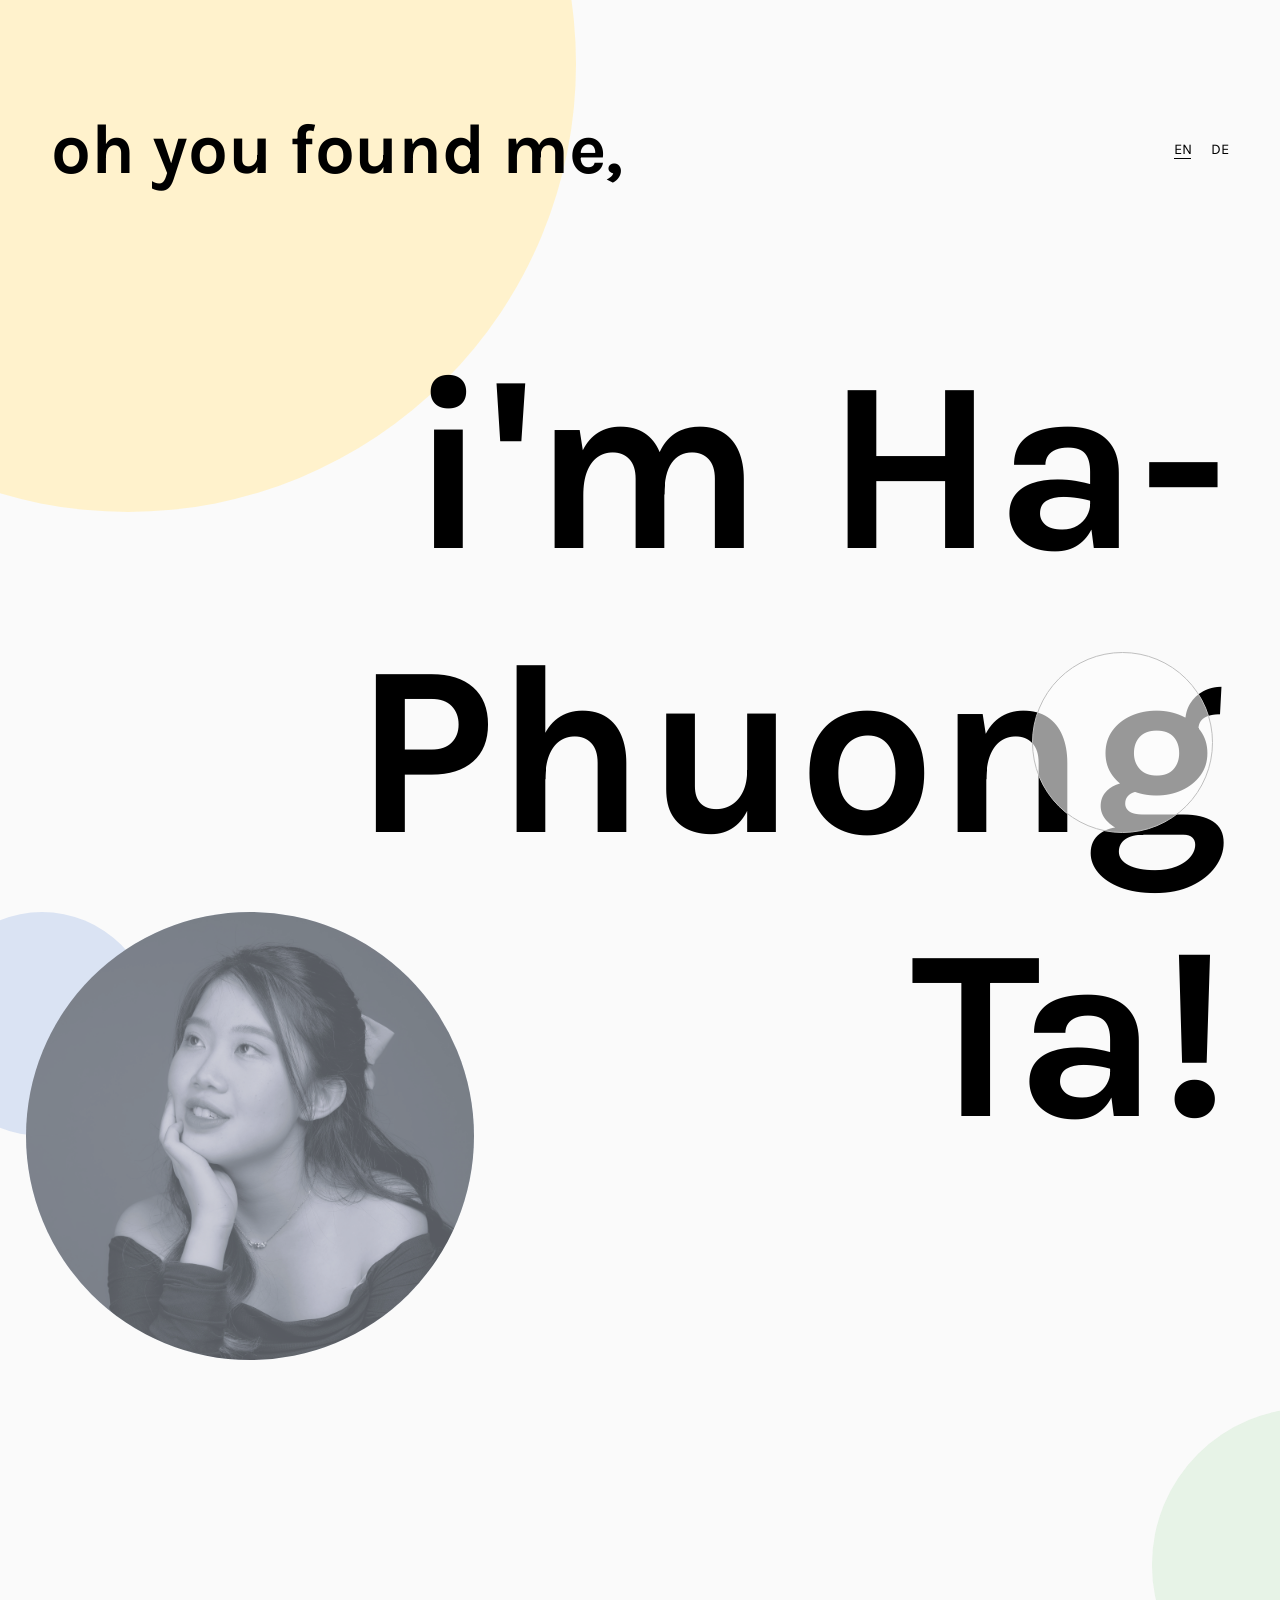
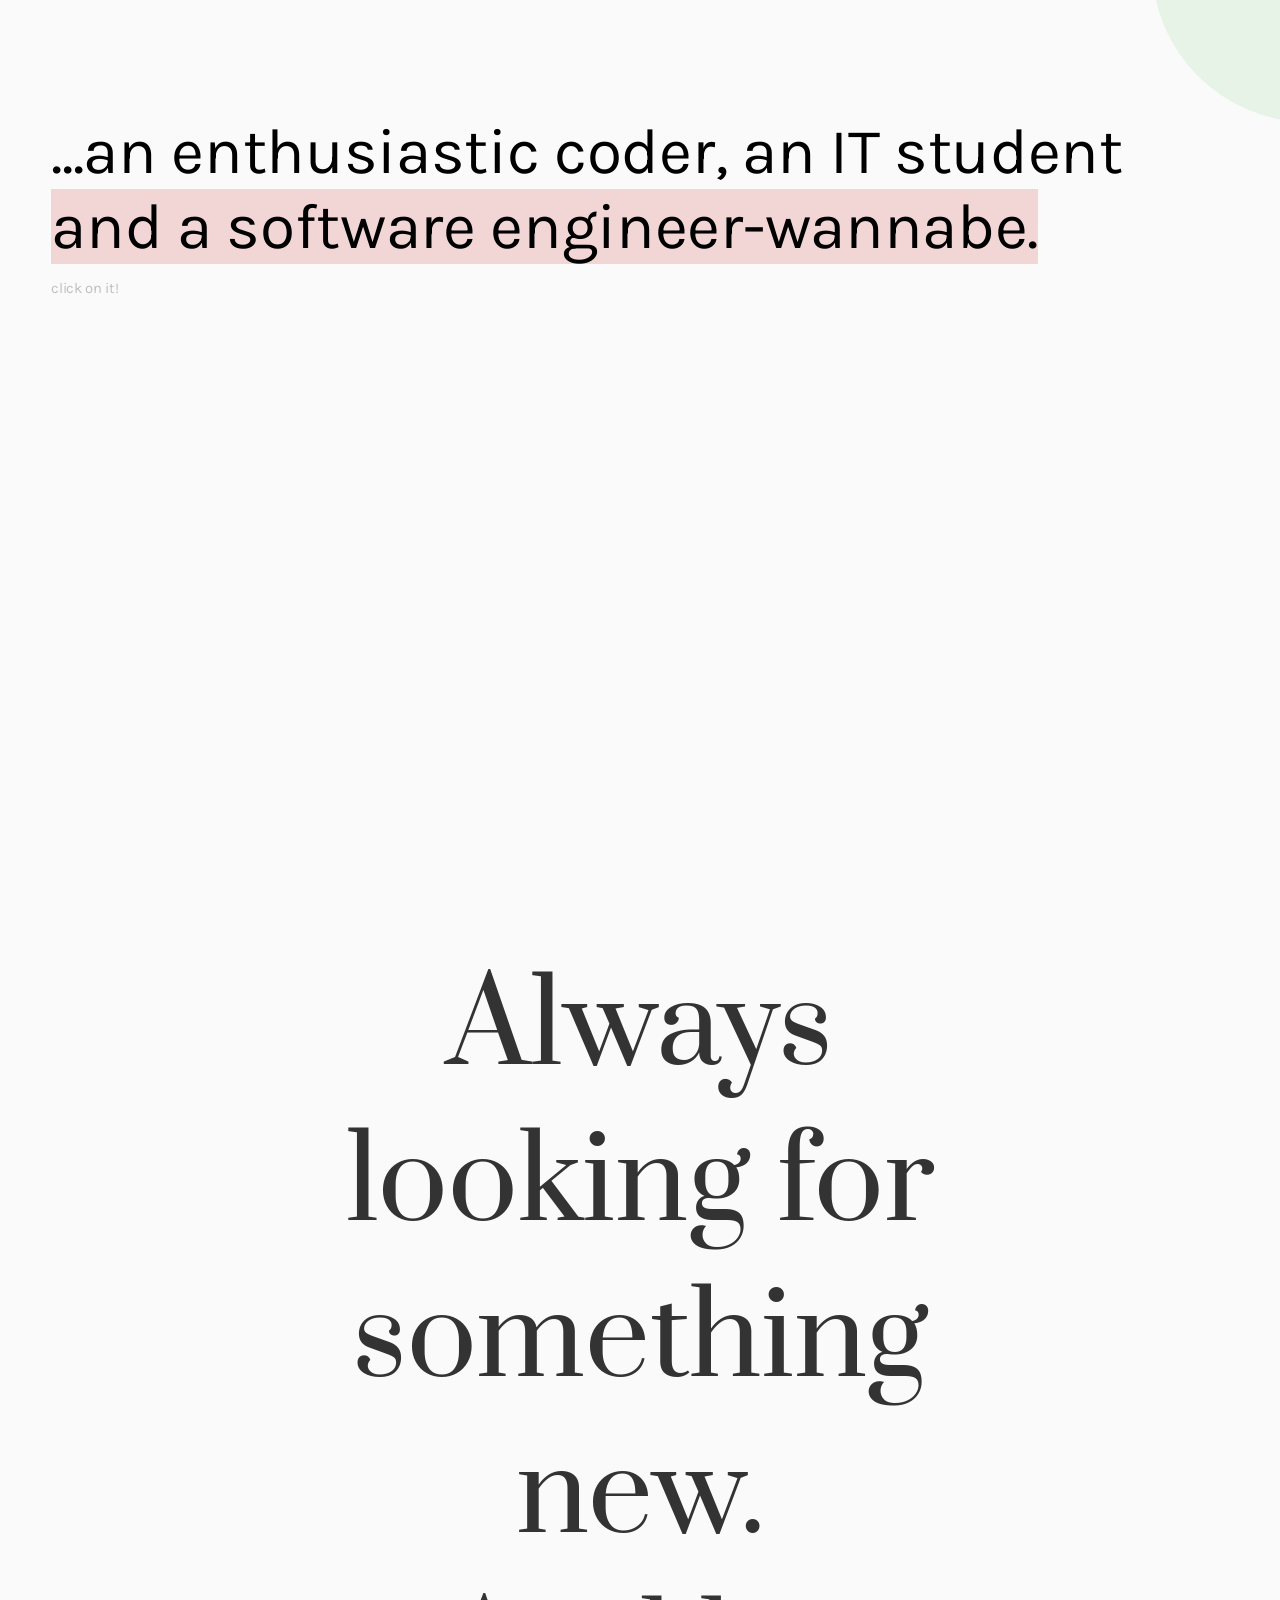
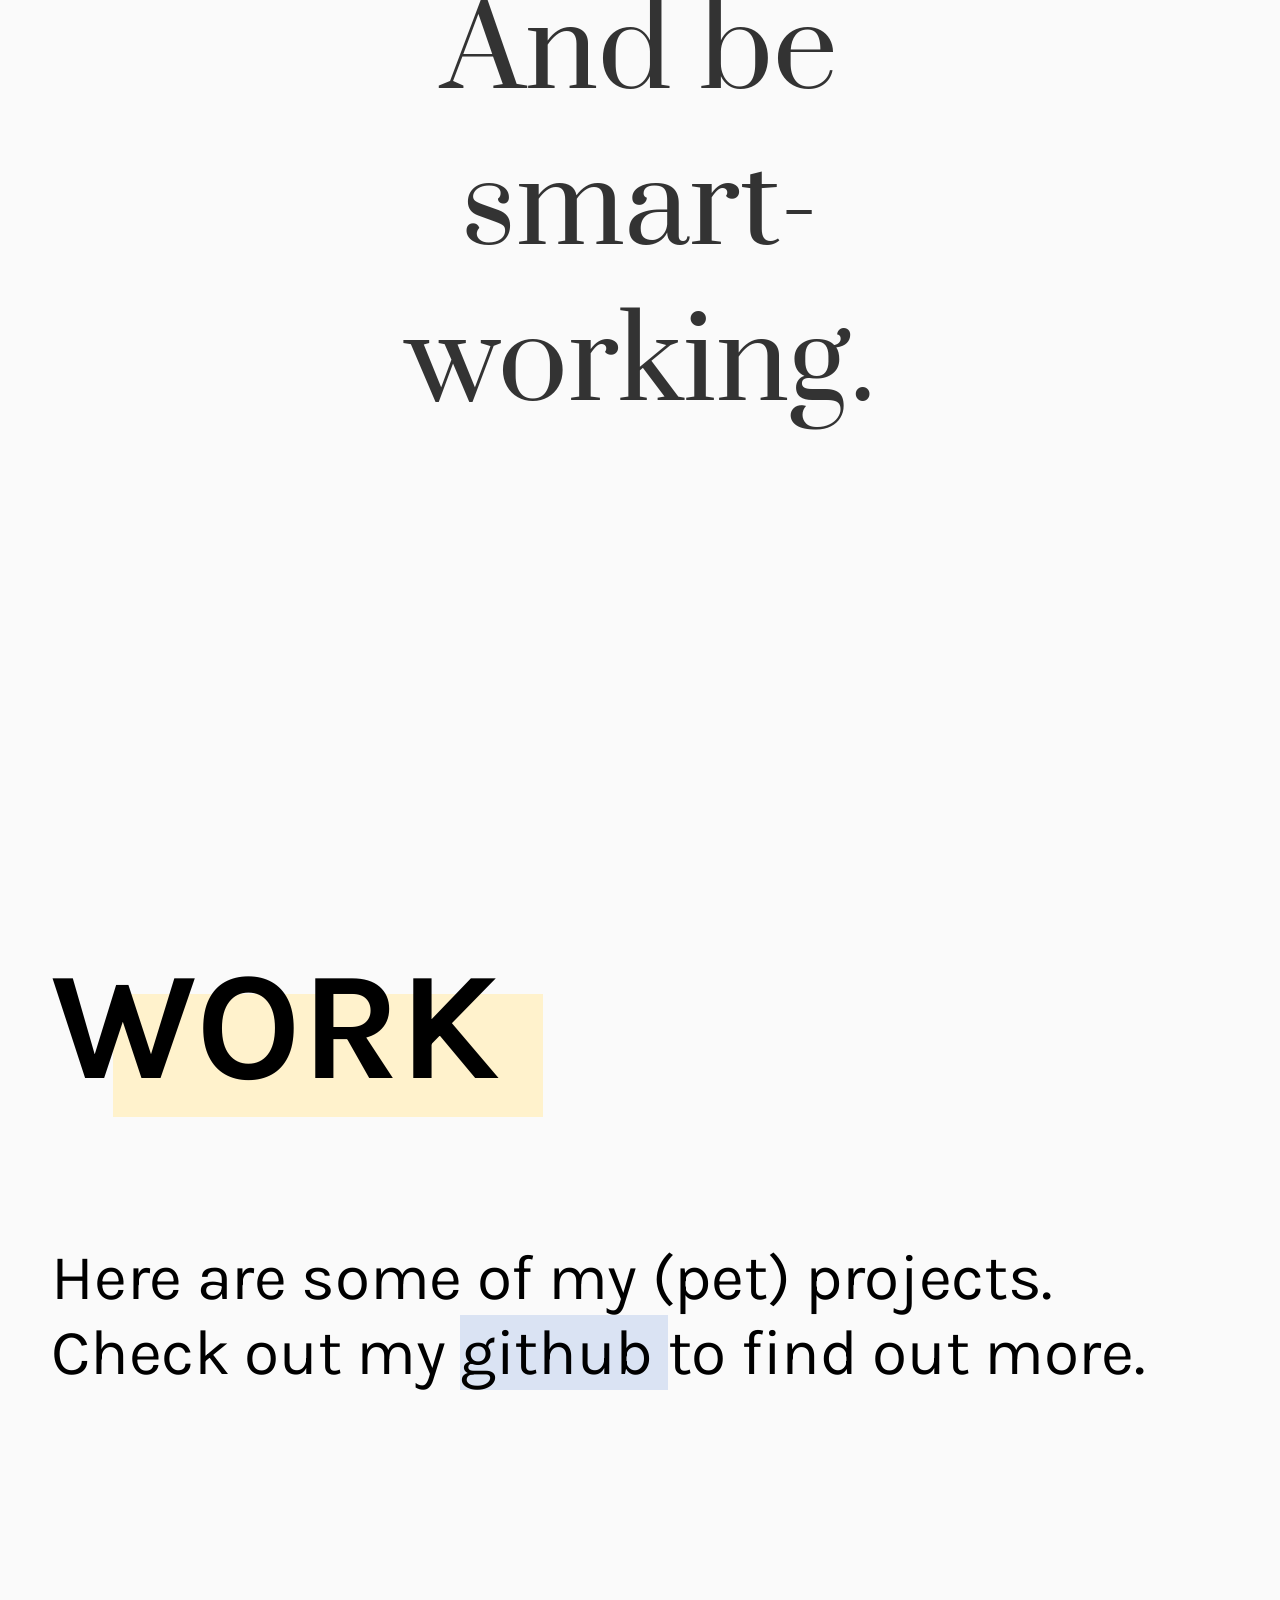
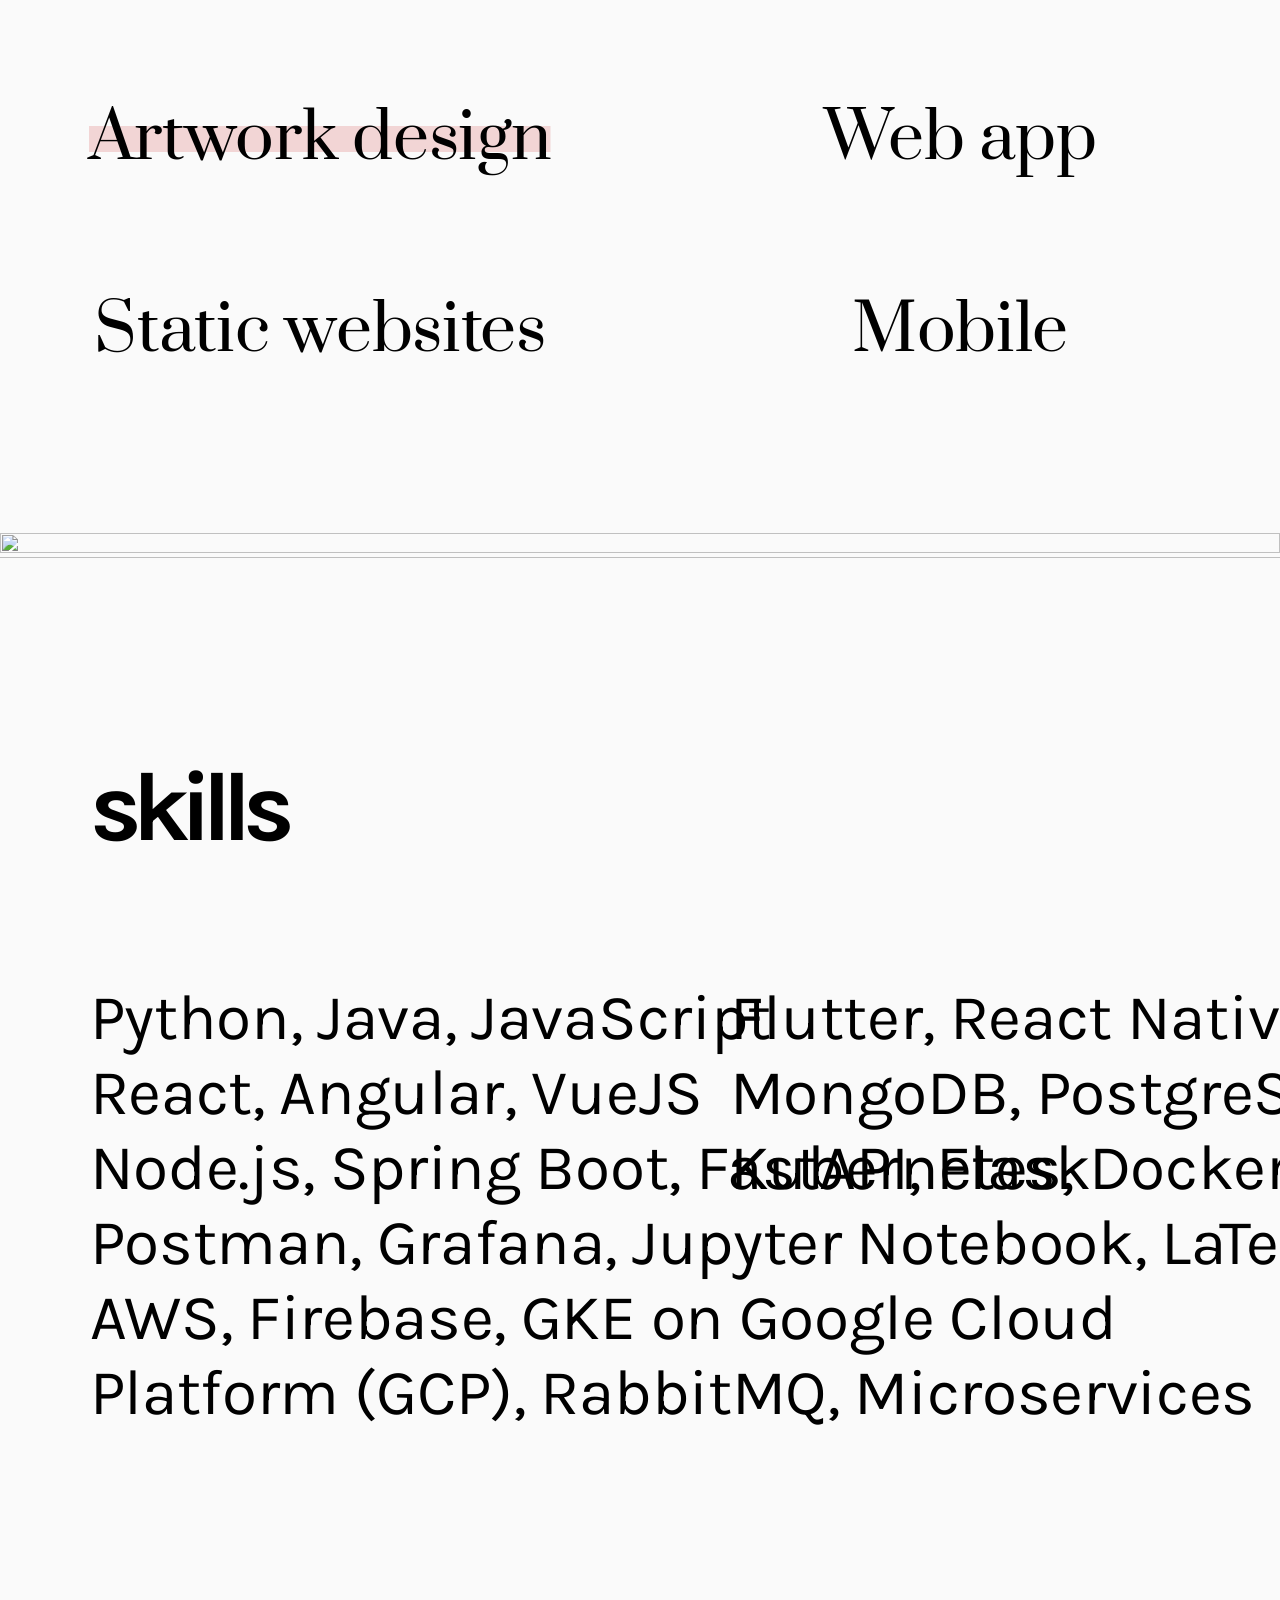
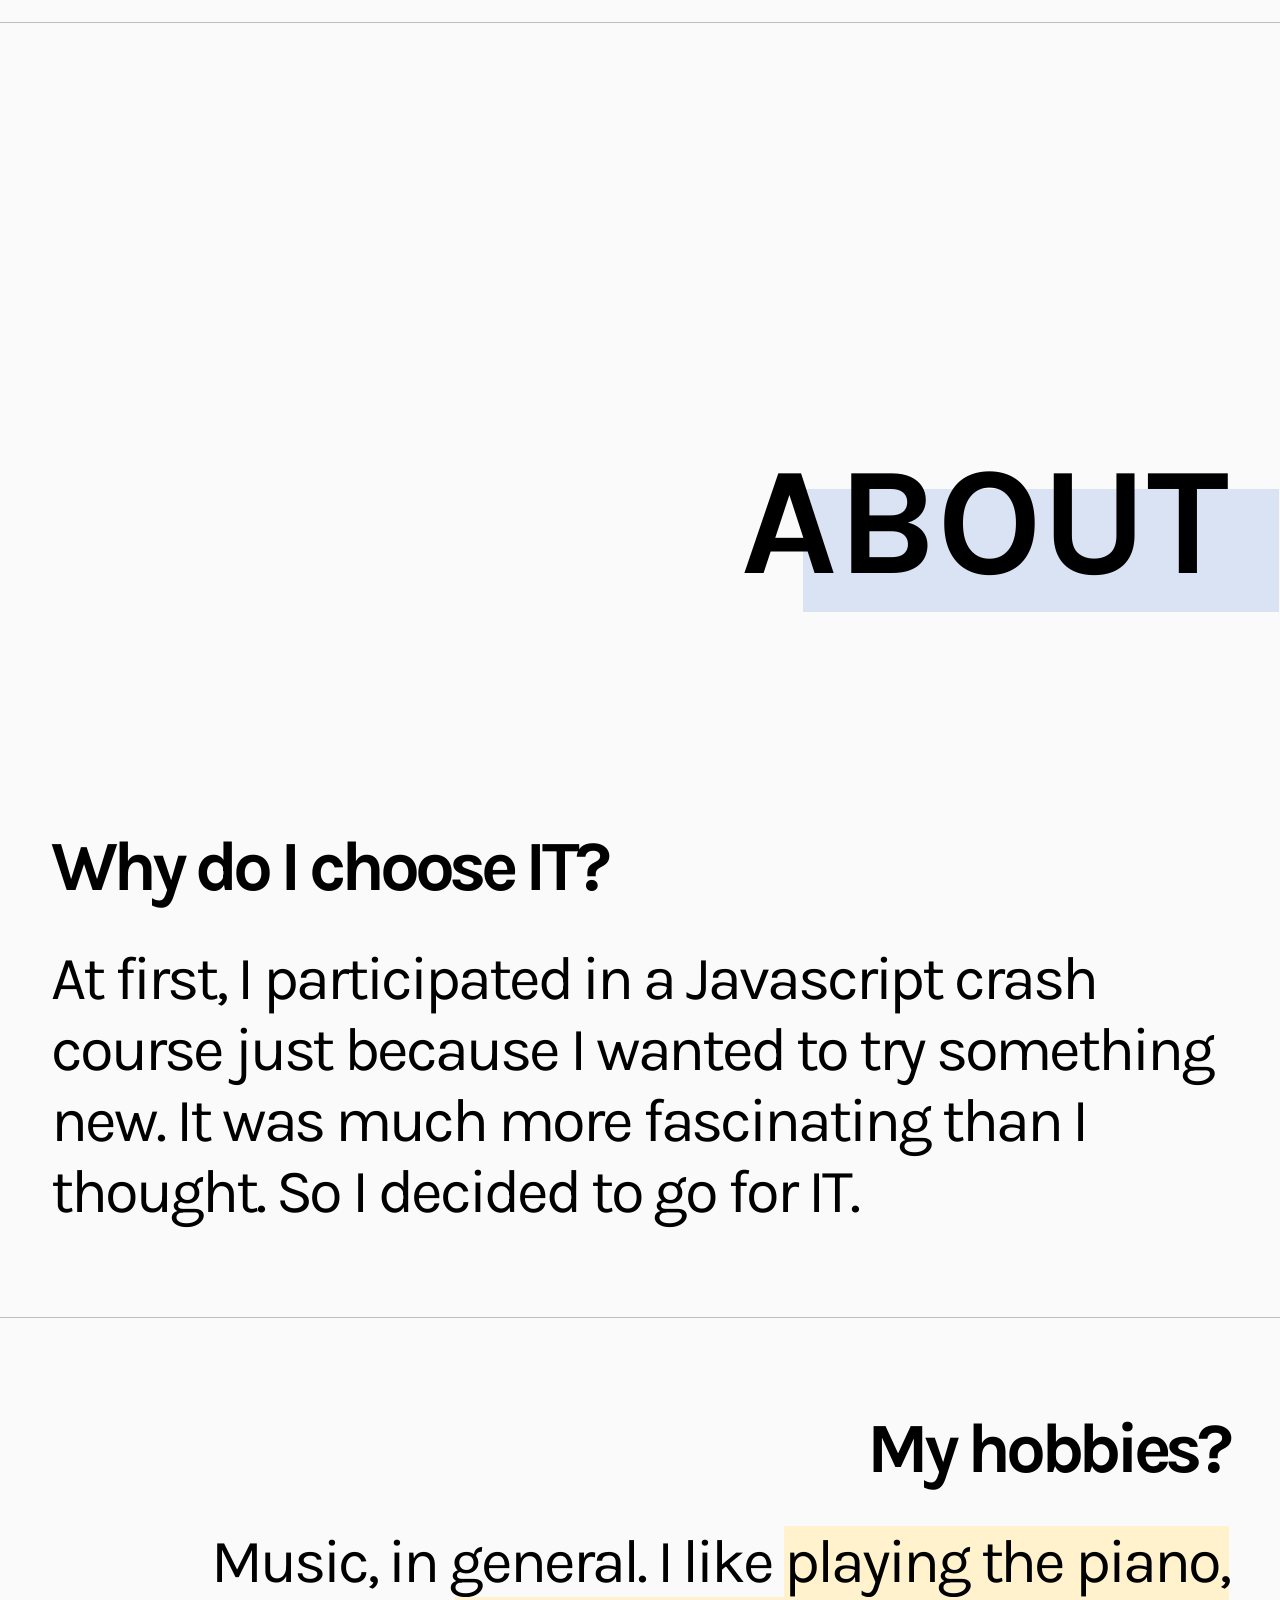
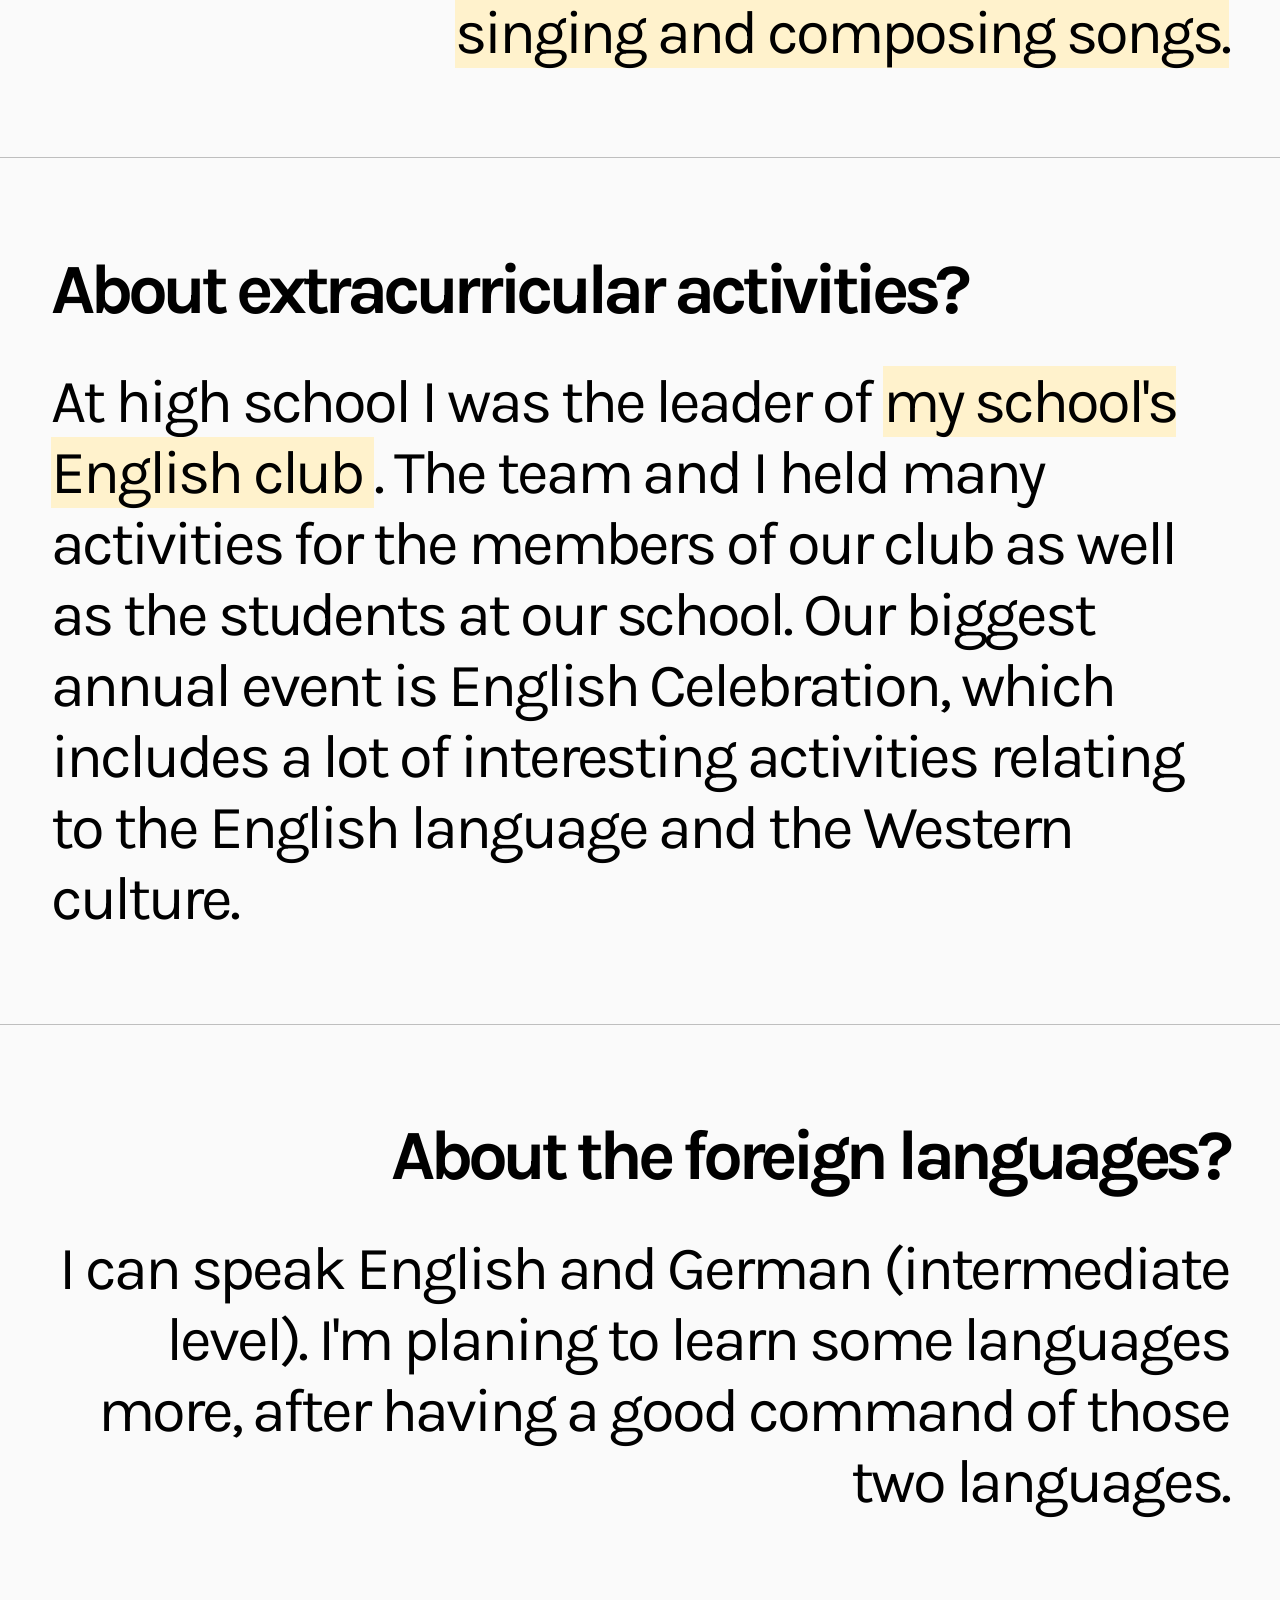
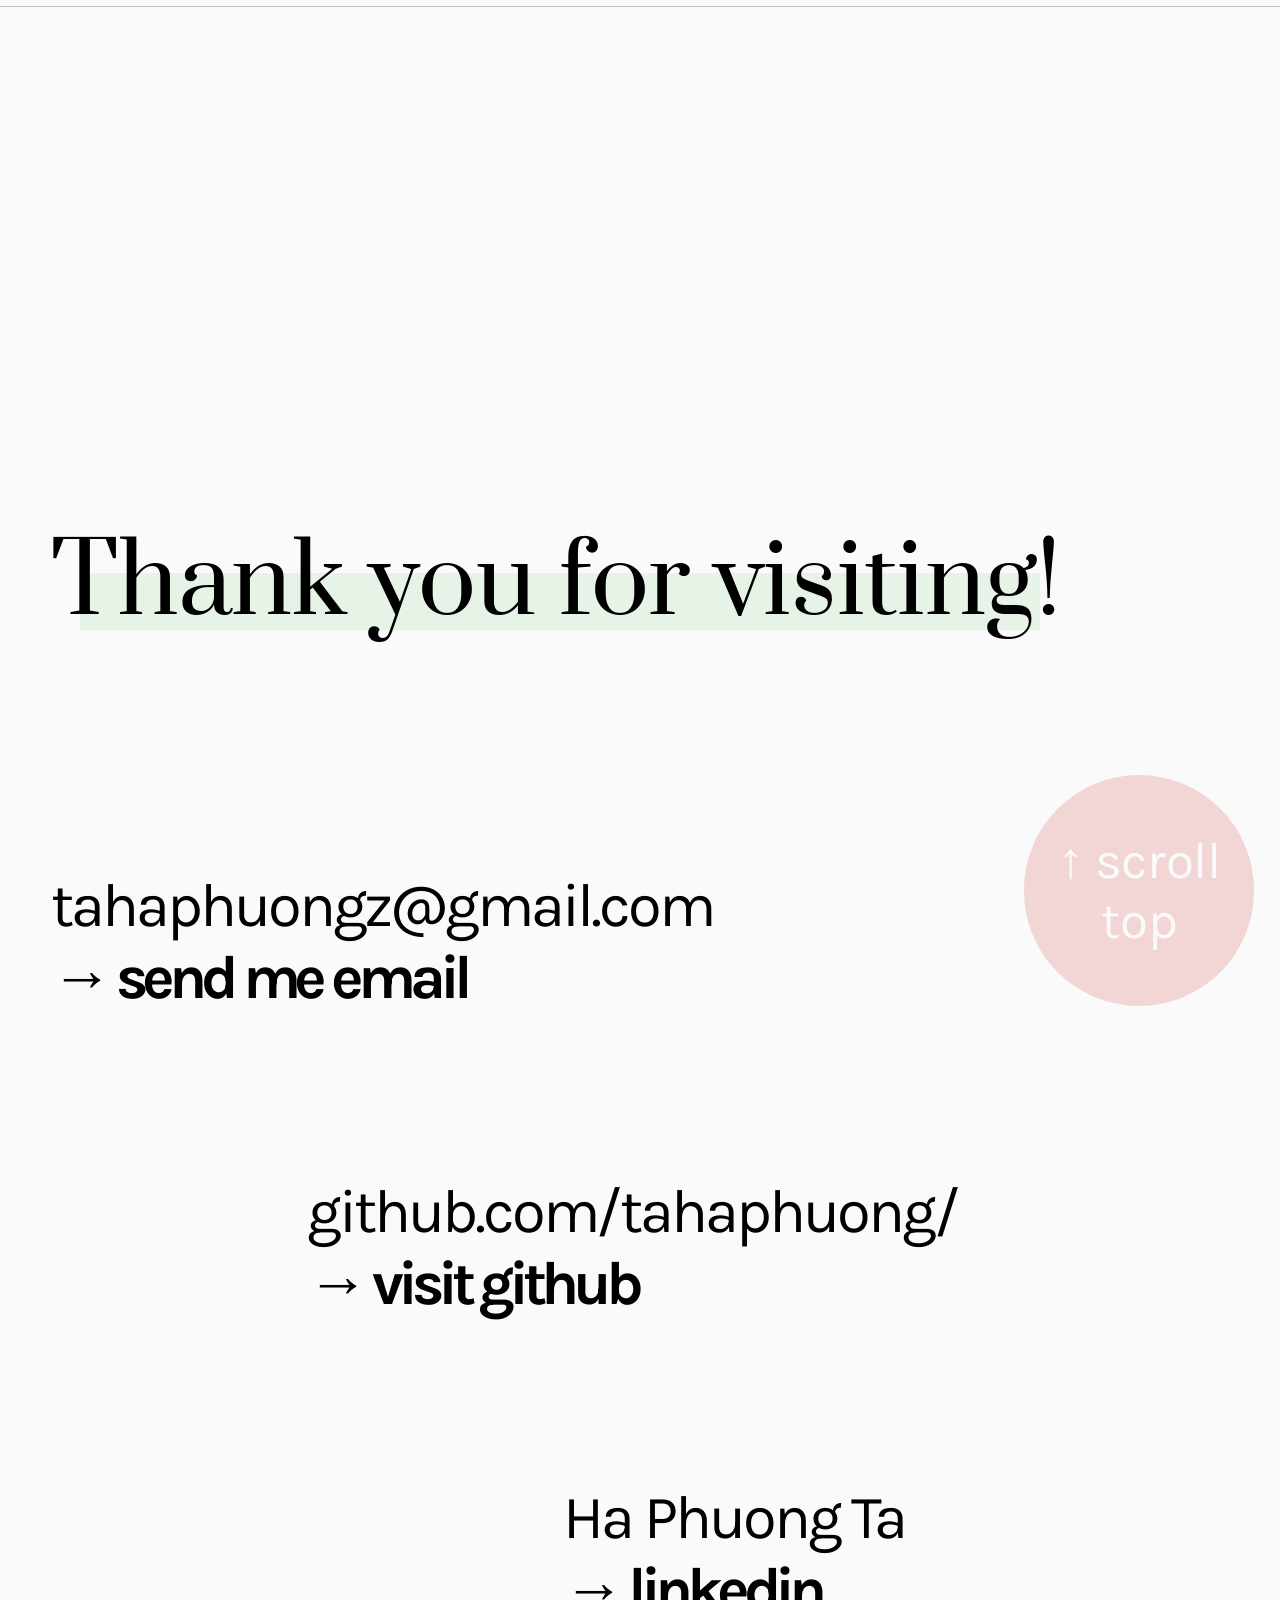
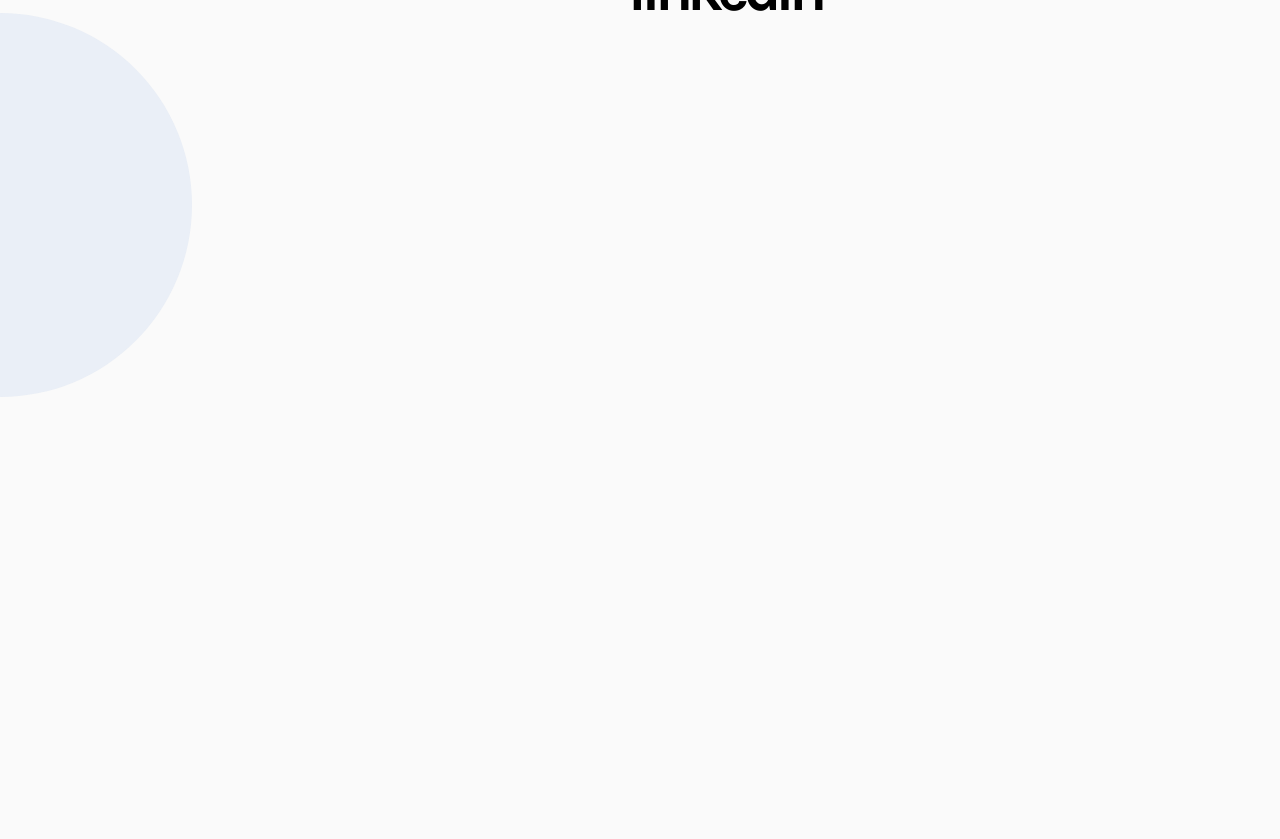
==== commit eab28c55: "update: skills" ====
--- a/index.html
+++ b/index.html
@@ -54,7 +54,7 @@
 
     <div class="link-cv-con">
       <a class="link-cv" target="_blank"
-        href="https://drive.google.com/file/d/1ifTjSGmkWRRF_ZQPkD5QB4cYZsaHAhsZ/view?usp=sharing">
+        href="mailto:tahaphuongz@gmail.com">
         <ion-icon name="link-outline" style="transform: translate(0, 0.25em);"></ion-icon> see my CV
       </a>
     </div>
@@ -66,10 +66,10 @@
   <div class="link">
     <div>
       <a class="link-cv" id="link-cv" target="_blank"
-        href="https://drive.google.com/file/d/1ifTjSGmkWRRF_ZQPkD5QB4cYZsaHAhsZ/view?usp=sharing"
+        href="mailto:tahaphuongz@gmail.com"
         onmouseover="textAppearsOnHover('link-cv-click-on-it')"
         onmouseout="textDisappearsOutHover('link-cv-click-on-it')">my CV</a>
-      <span id="link-cv-click-on-it" style="opacity: 0">click to see my CV in a new tab</span>
+      <span id="link-cv-click-on-it" style="opacity: 0">(Currently only be sent per mail privately)</span>
     </div>
     <div class="link-logo">phuon.</div>
   </div>
@@ -226,12 +226,16 @@
         </div>
         <div class="work-skills-main">
           <div class="work-skills-main-1">
-            <div>HTML/CSS</div>
-            <div>Javascript</div>
+            <div>Python, Java, JavaScript</div>
+            <div>React, Angular, VueJS</div>
+            <div>Node.js, Spring Boot, FastAPI, Flask</div>
+            <div>Postman, Grafana, Jupyter Notebook, LaTeX</div>
+            <div>AWS, Firebase, GKE on Google Cloud Platform (GCP), RabbitMQ, Microservices</div>
           </div>
           <div class="work-skills-main-1">
-            <div>React Native</div>
-            <div>Flutter</div>
+            <div>Flutter, React Native</div>
+            <div>MongoDB, PostgreSQL, Neo4j</div>
+            <div>Kubernetes, Docker</div>
           </div>
         </div>
       </div>
@@ -300,9 +304,9 @@
 
         <div class="contact-block">
           <div class="skip work-showcase-artworks-copied">copied</div>
-          <div class="contact-block-info" onclick="copyOnClick('phuonghata20012001@gmail.com', this)">
-            phuonghata20012001@gmail.com</div>
-          <a target="_blank" href="mailto:phuonghata20012001@gmail.com" class="contact-block-title">
+          <div class="contact-block-info" onclick="copyOnClick('tahaphuongz@gmail.com', this)">
+            tahaphuongz@gmail.com</div>
+          <a target="_blank" href="mailto:tahaphuongz@gmail.com" class="contact-block-title">
             <div>→ send me email</div>
           </a>
         </div>
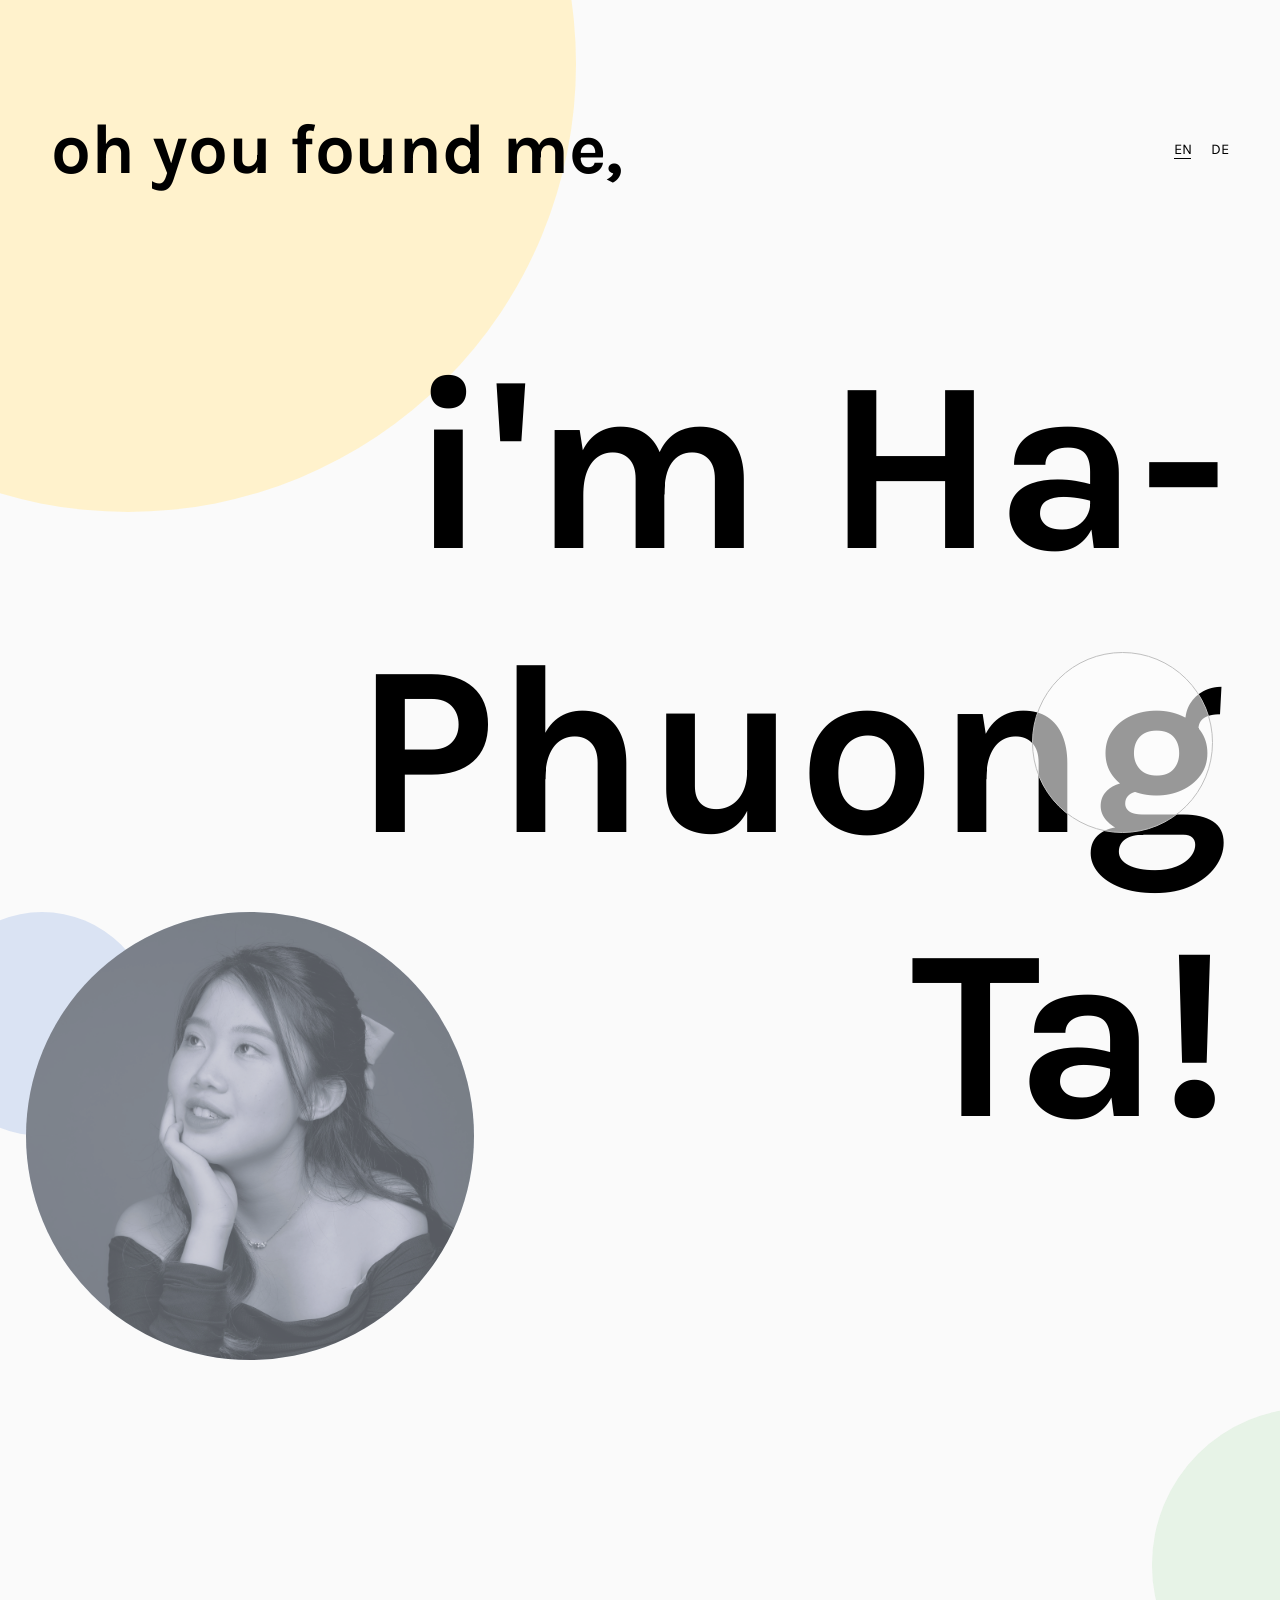
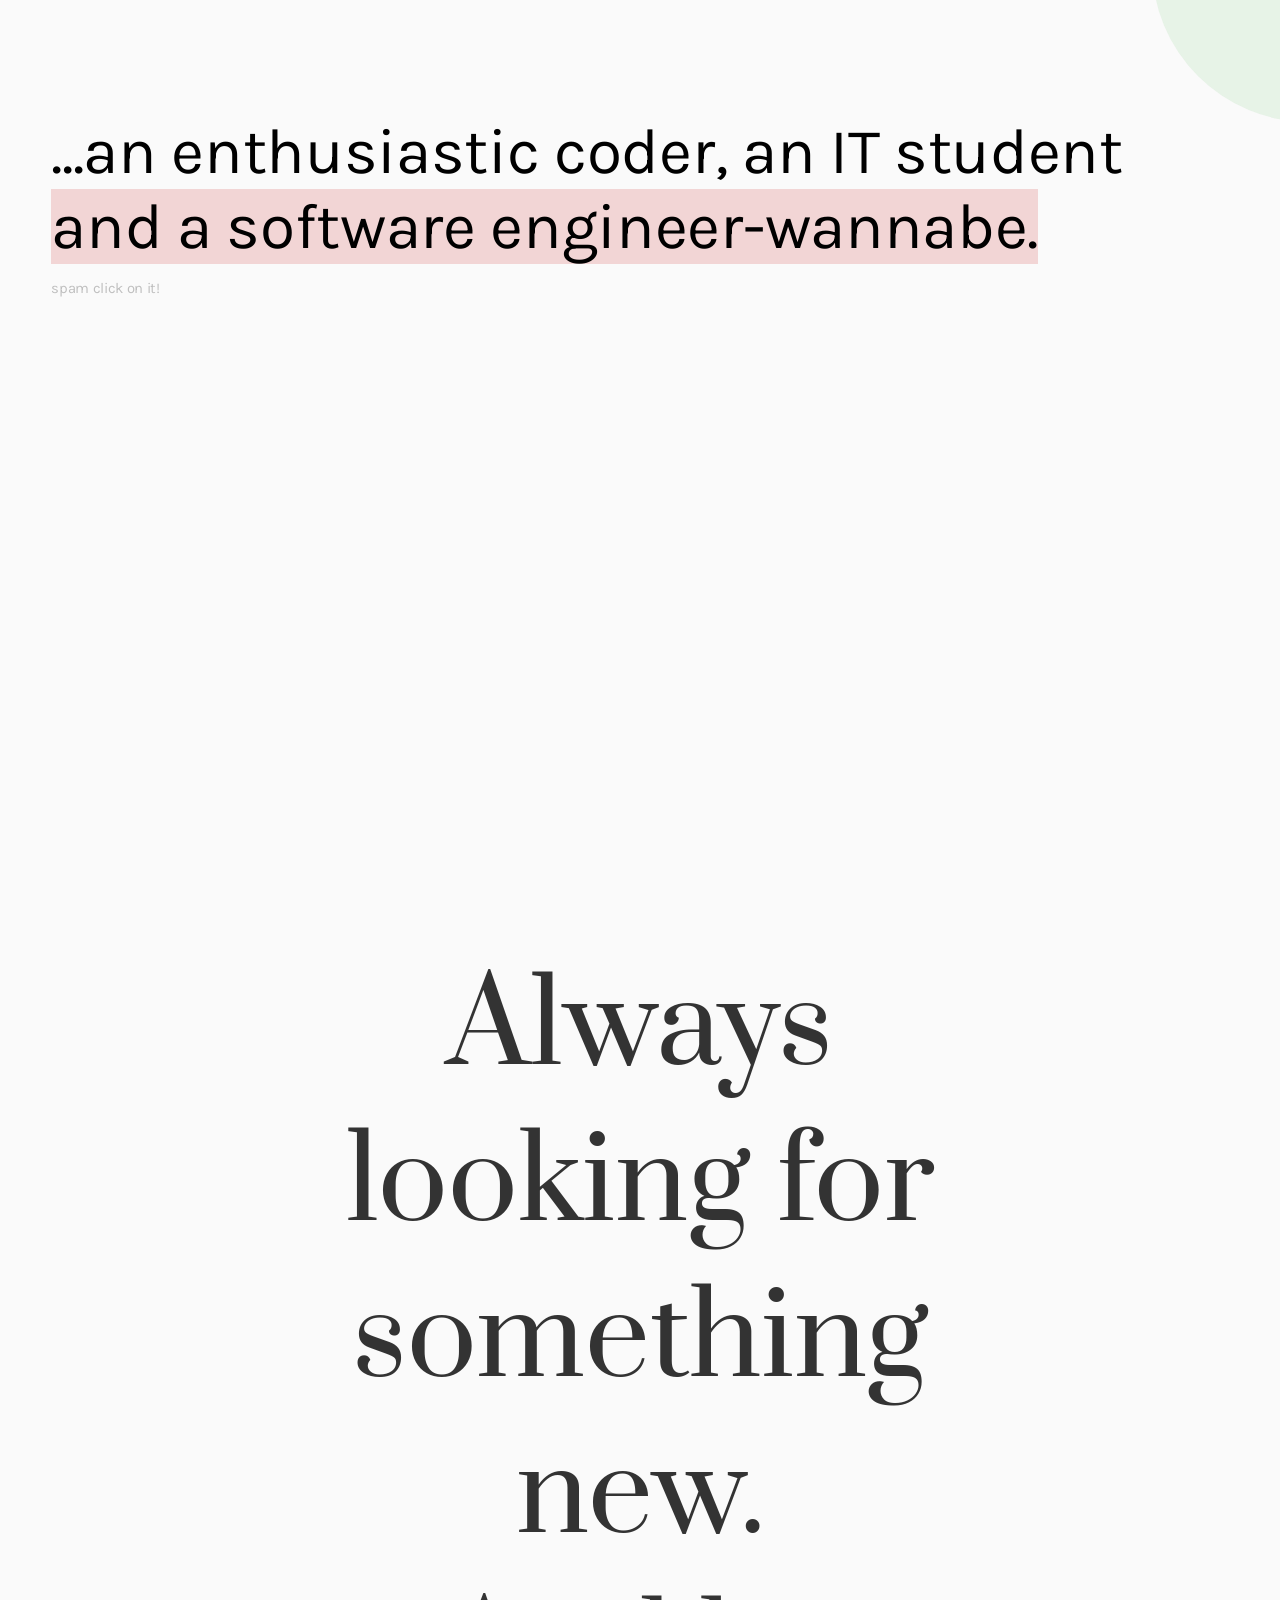
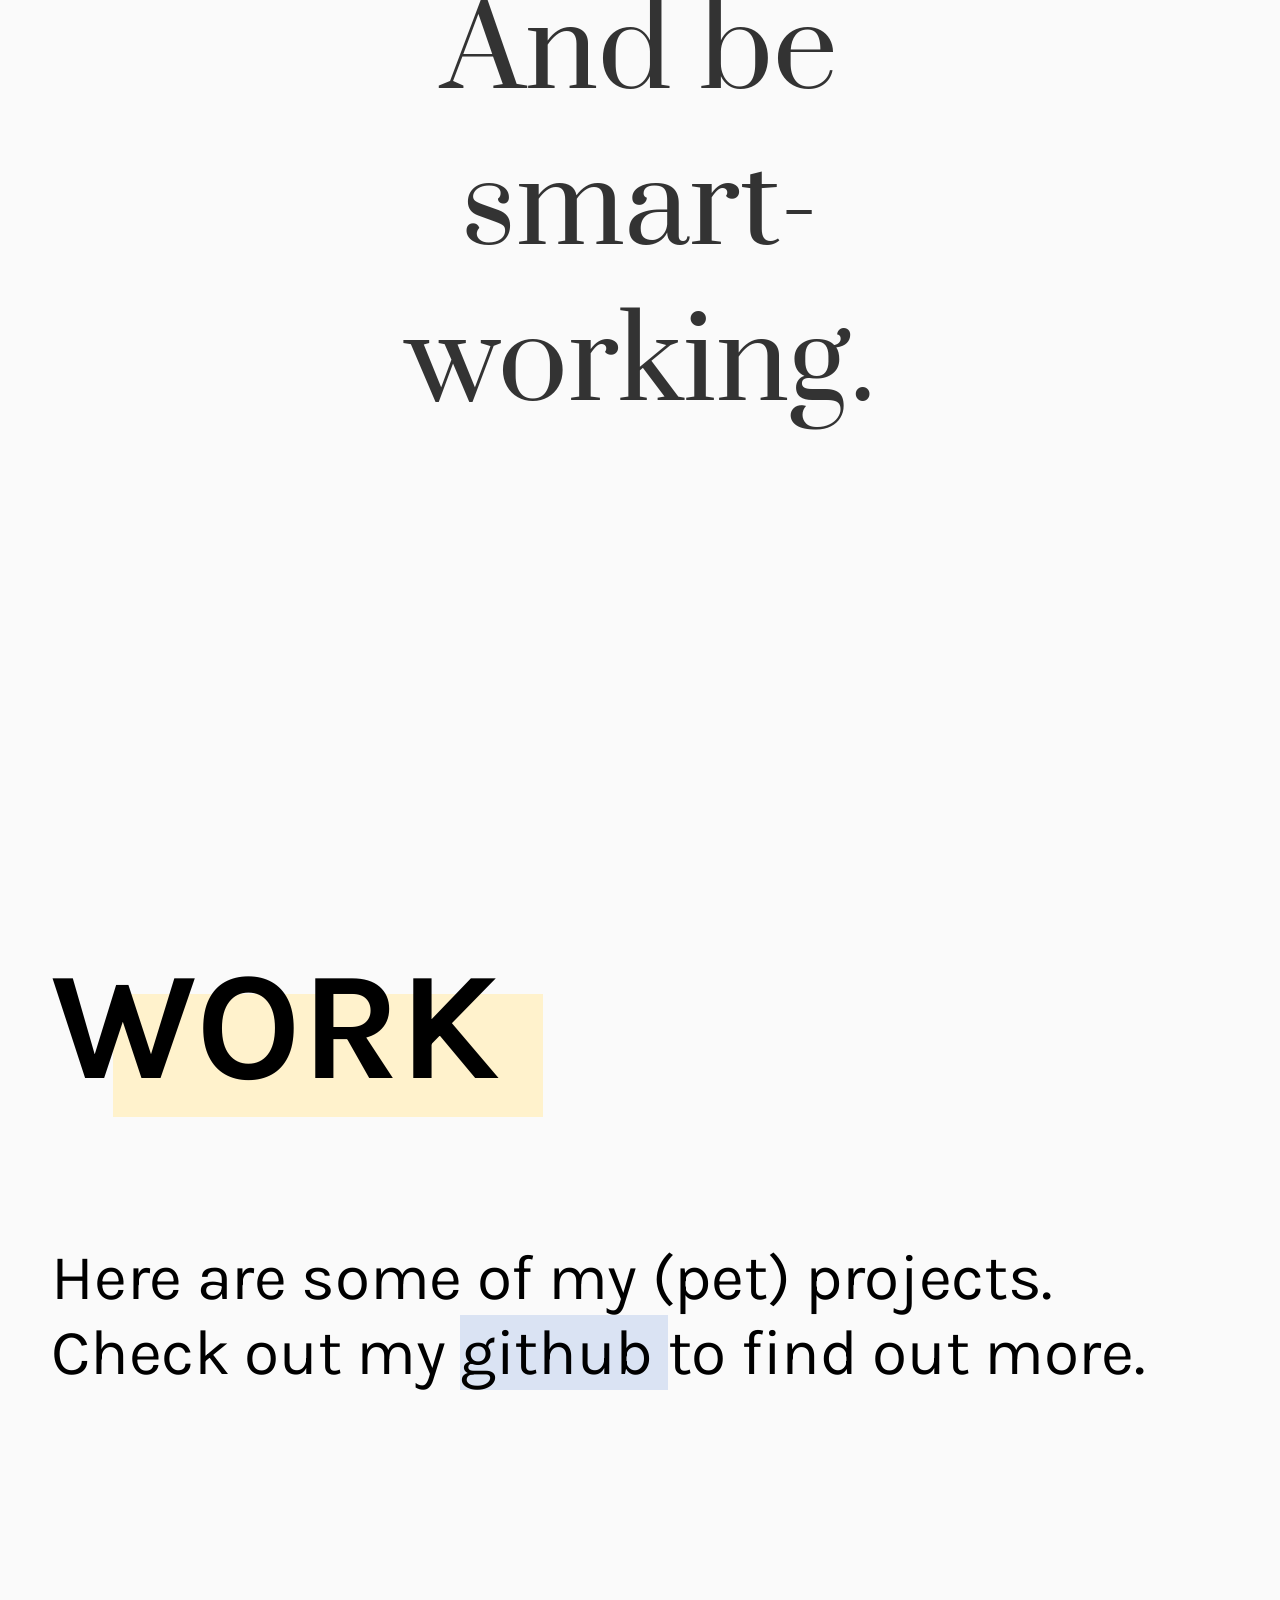
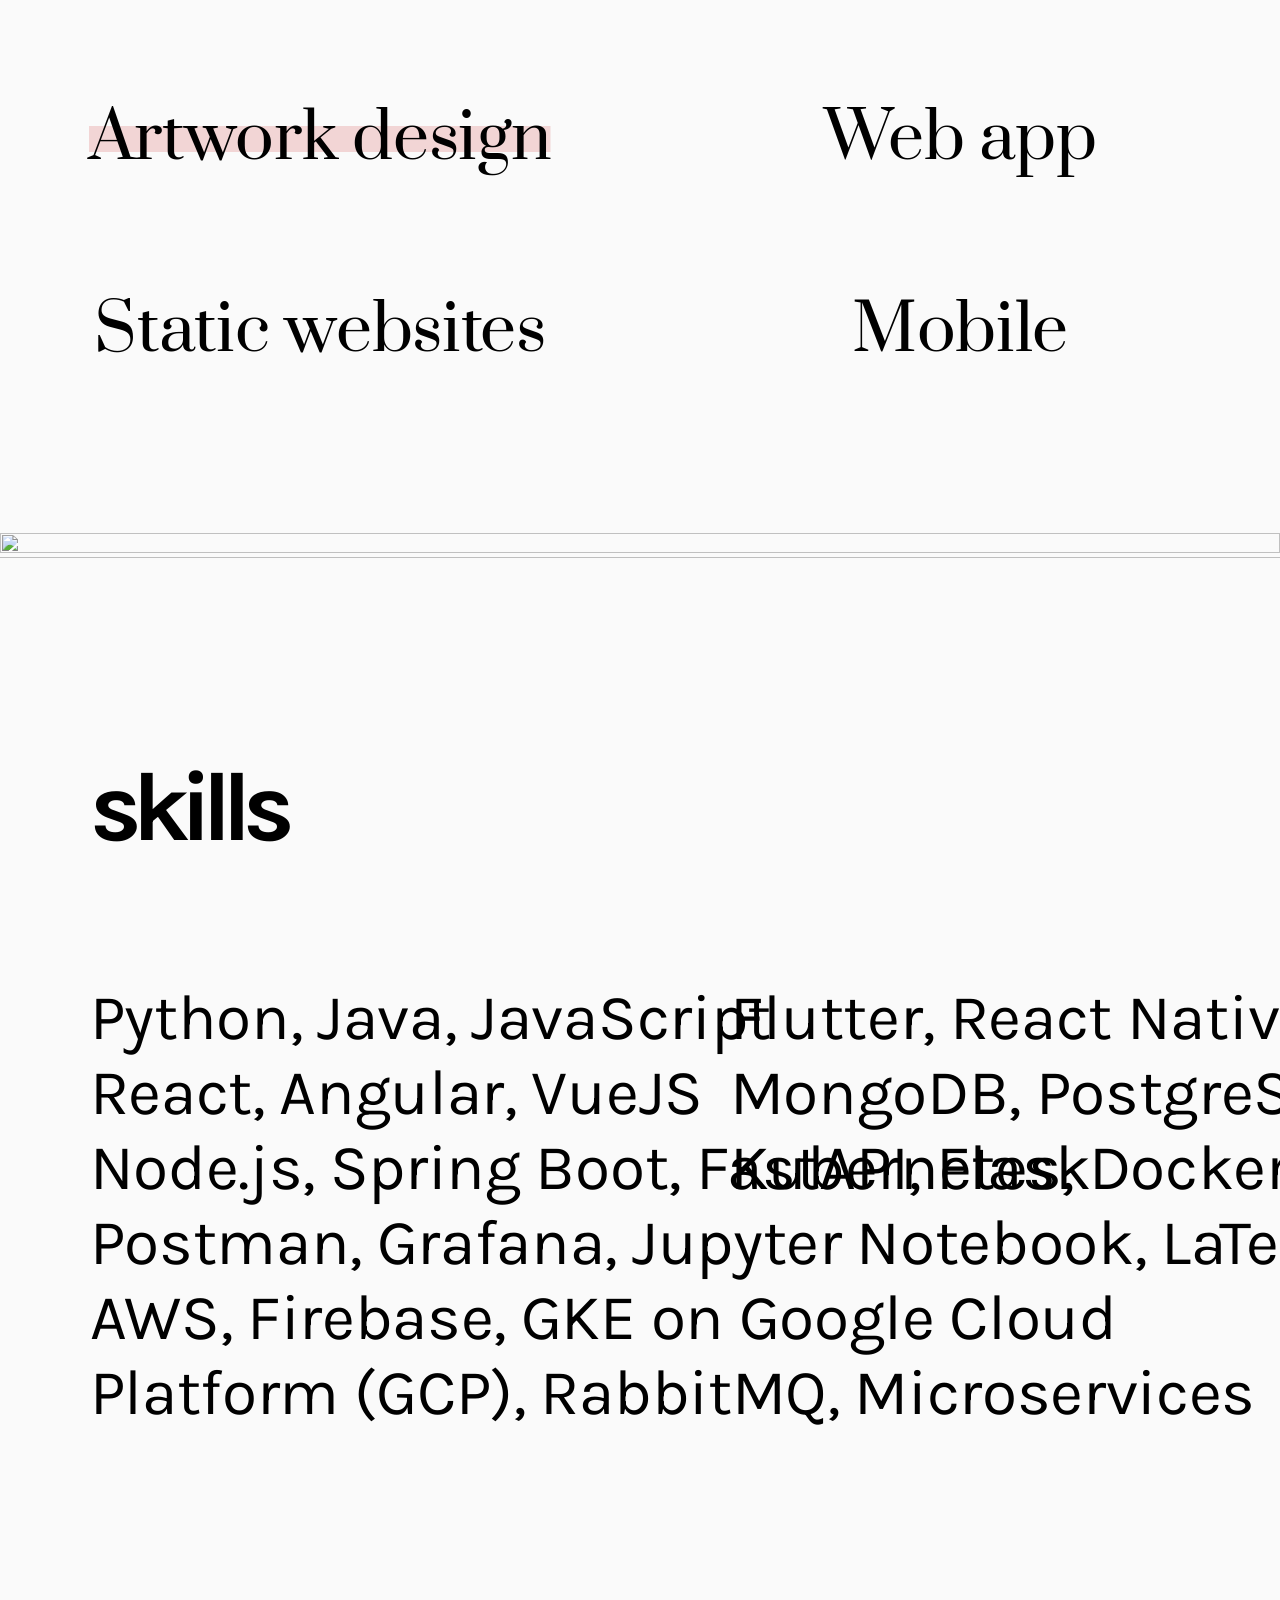
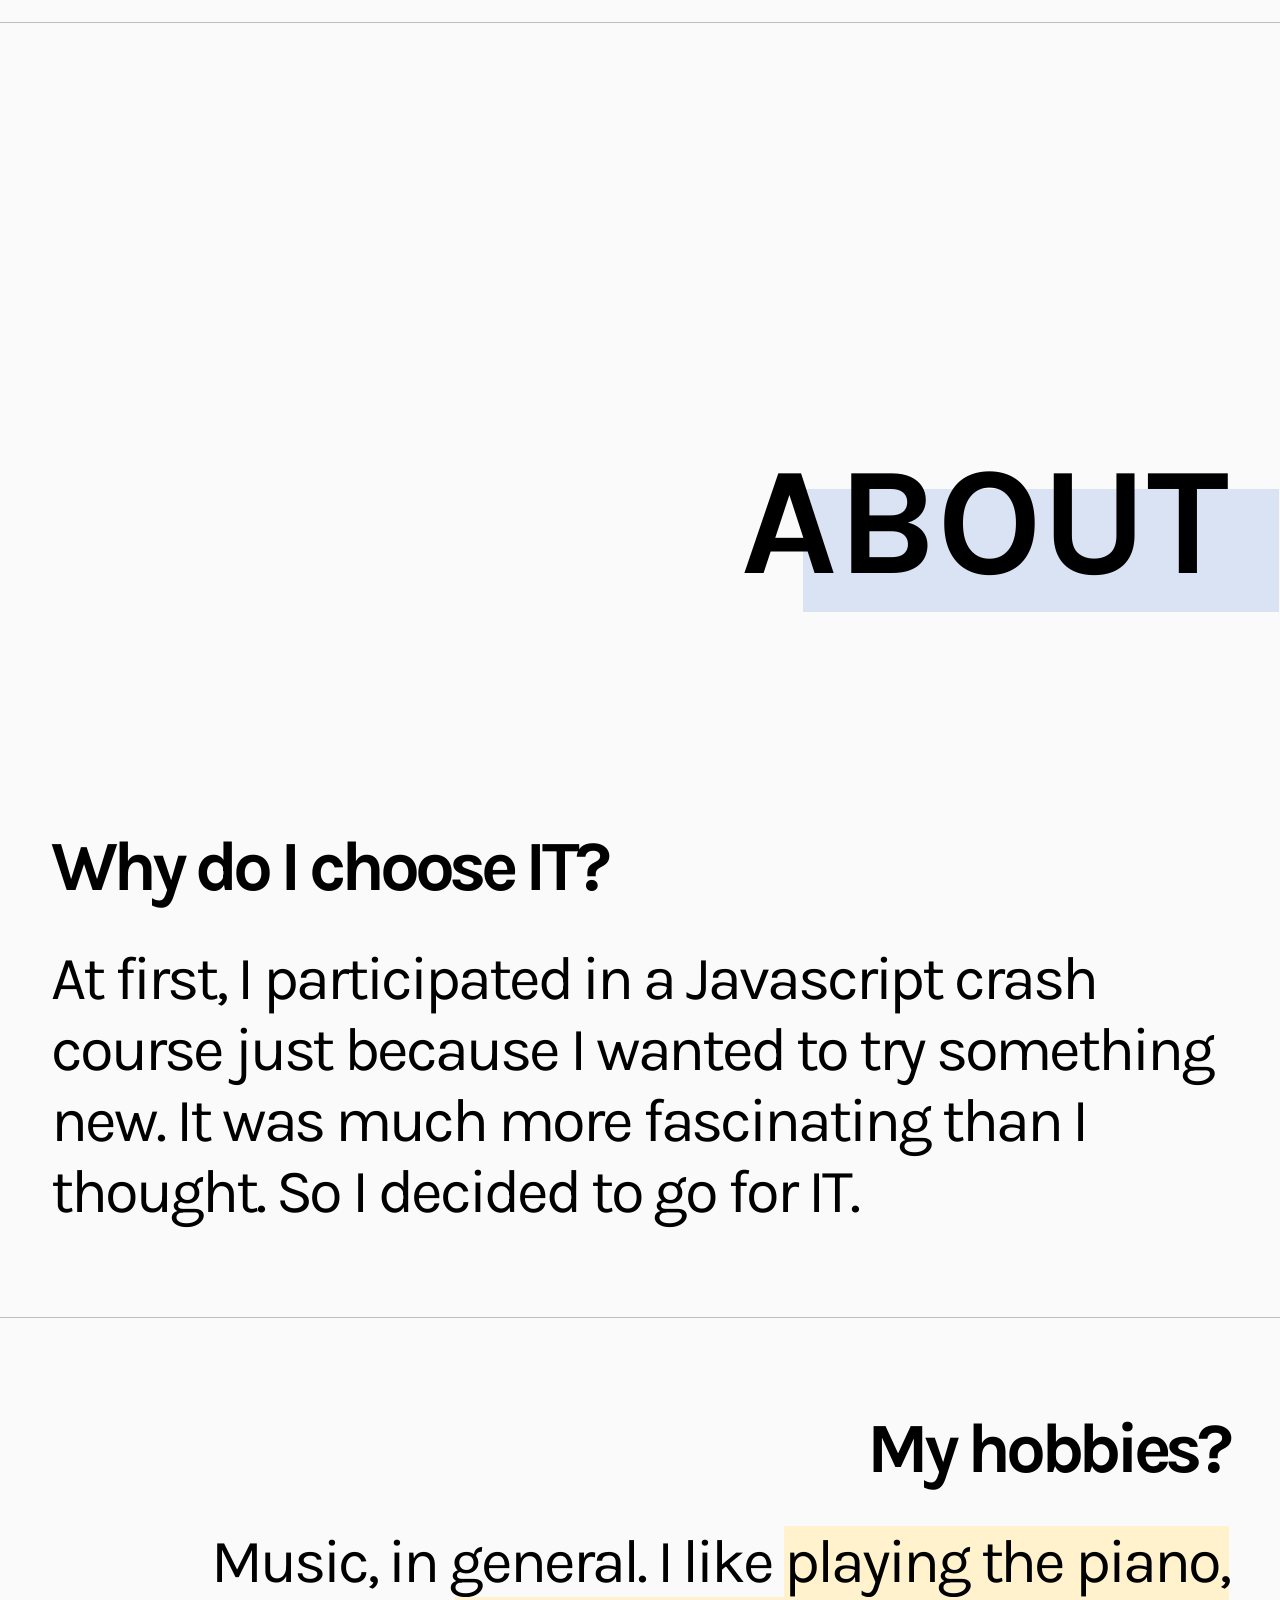
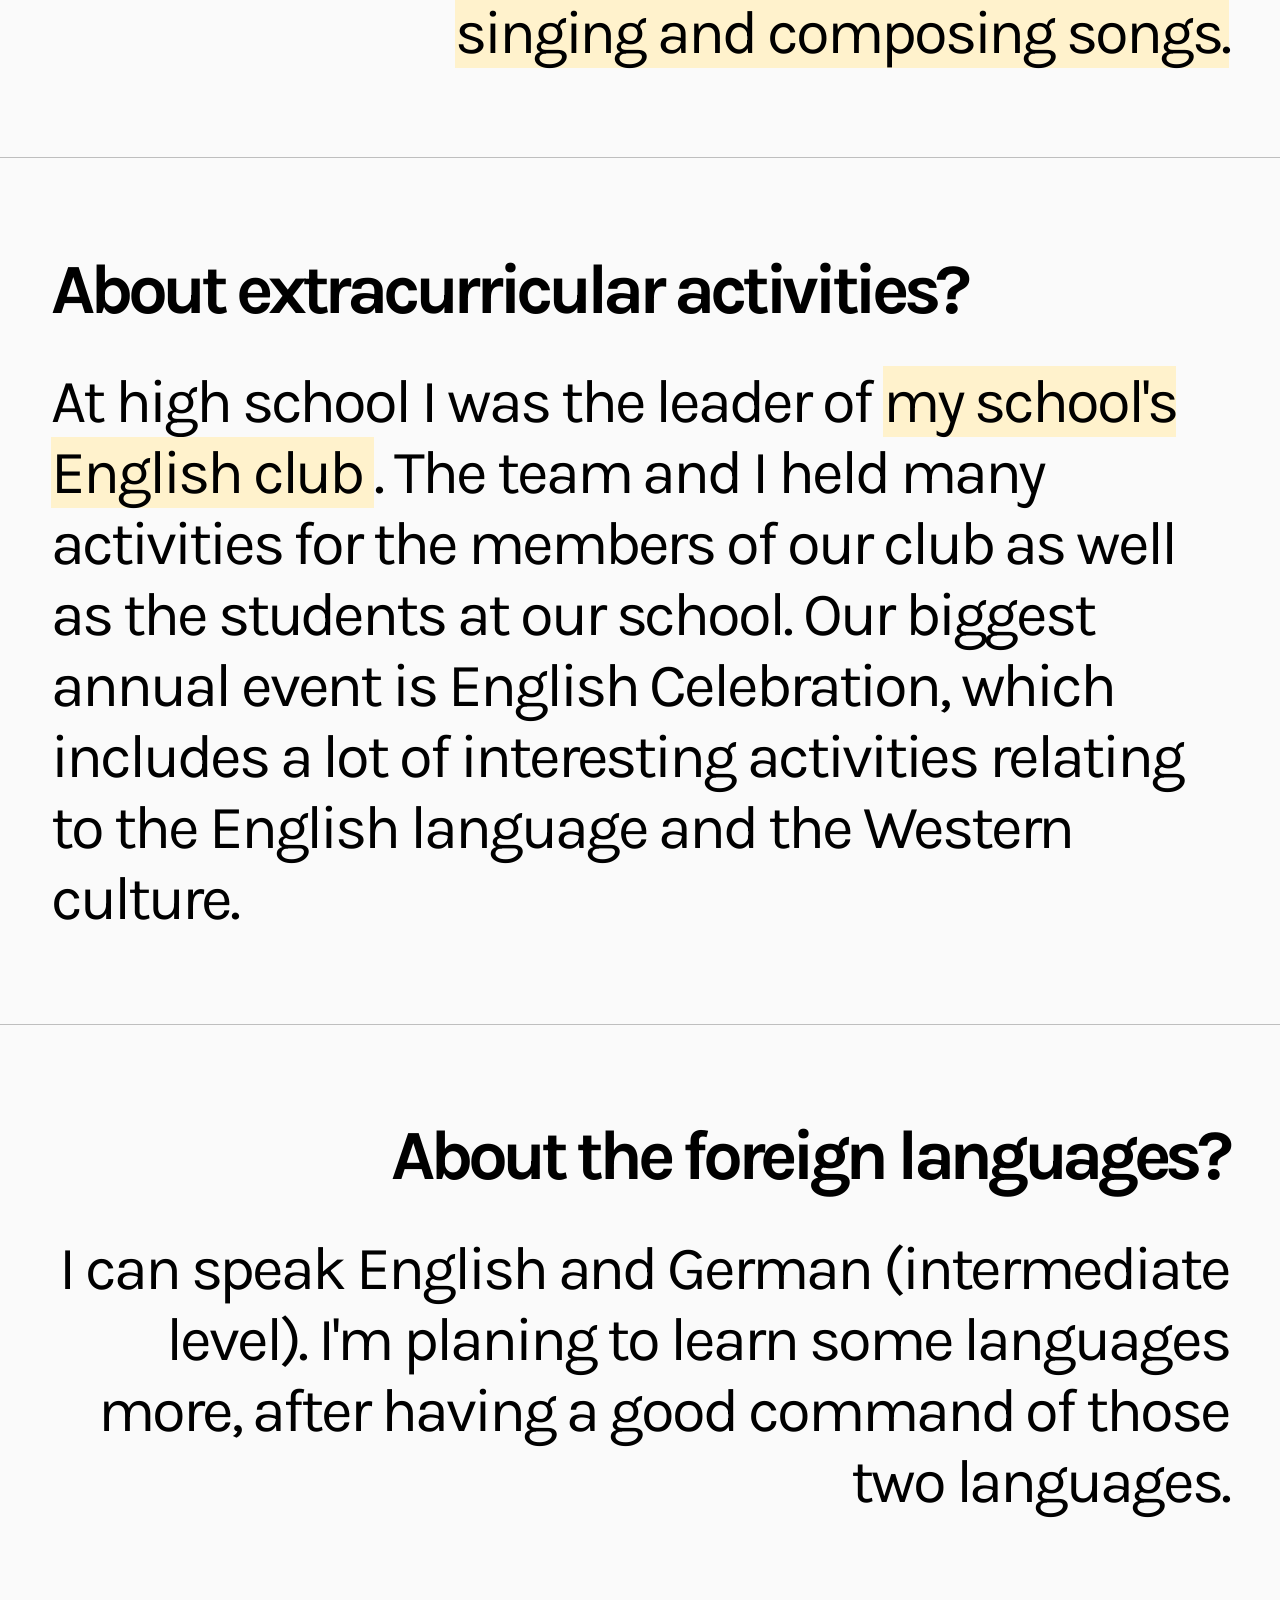
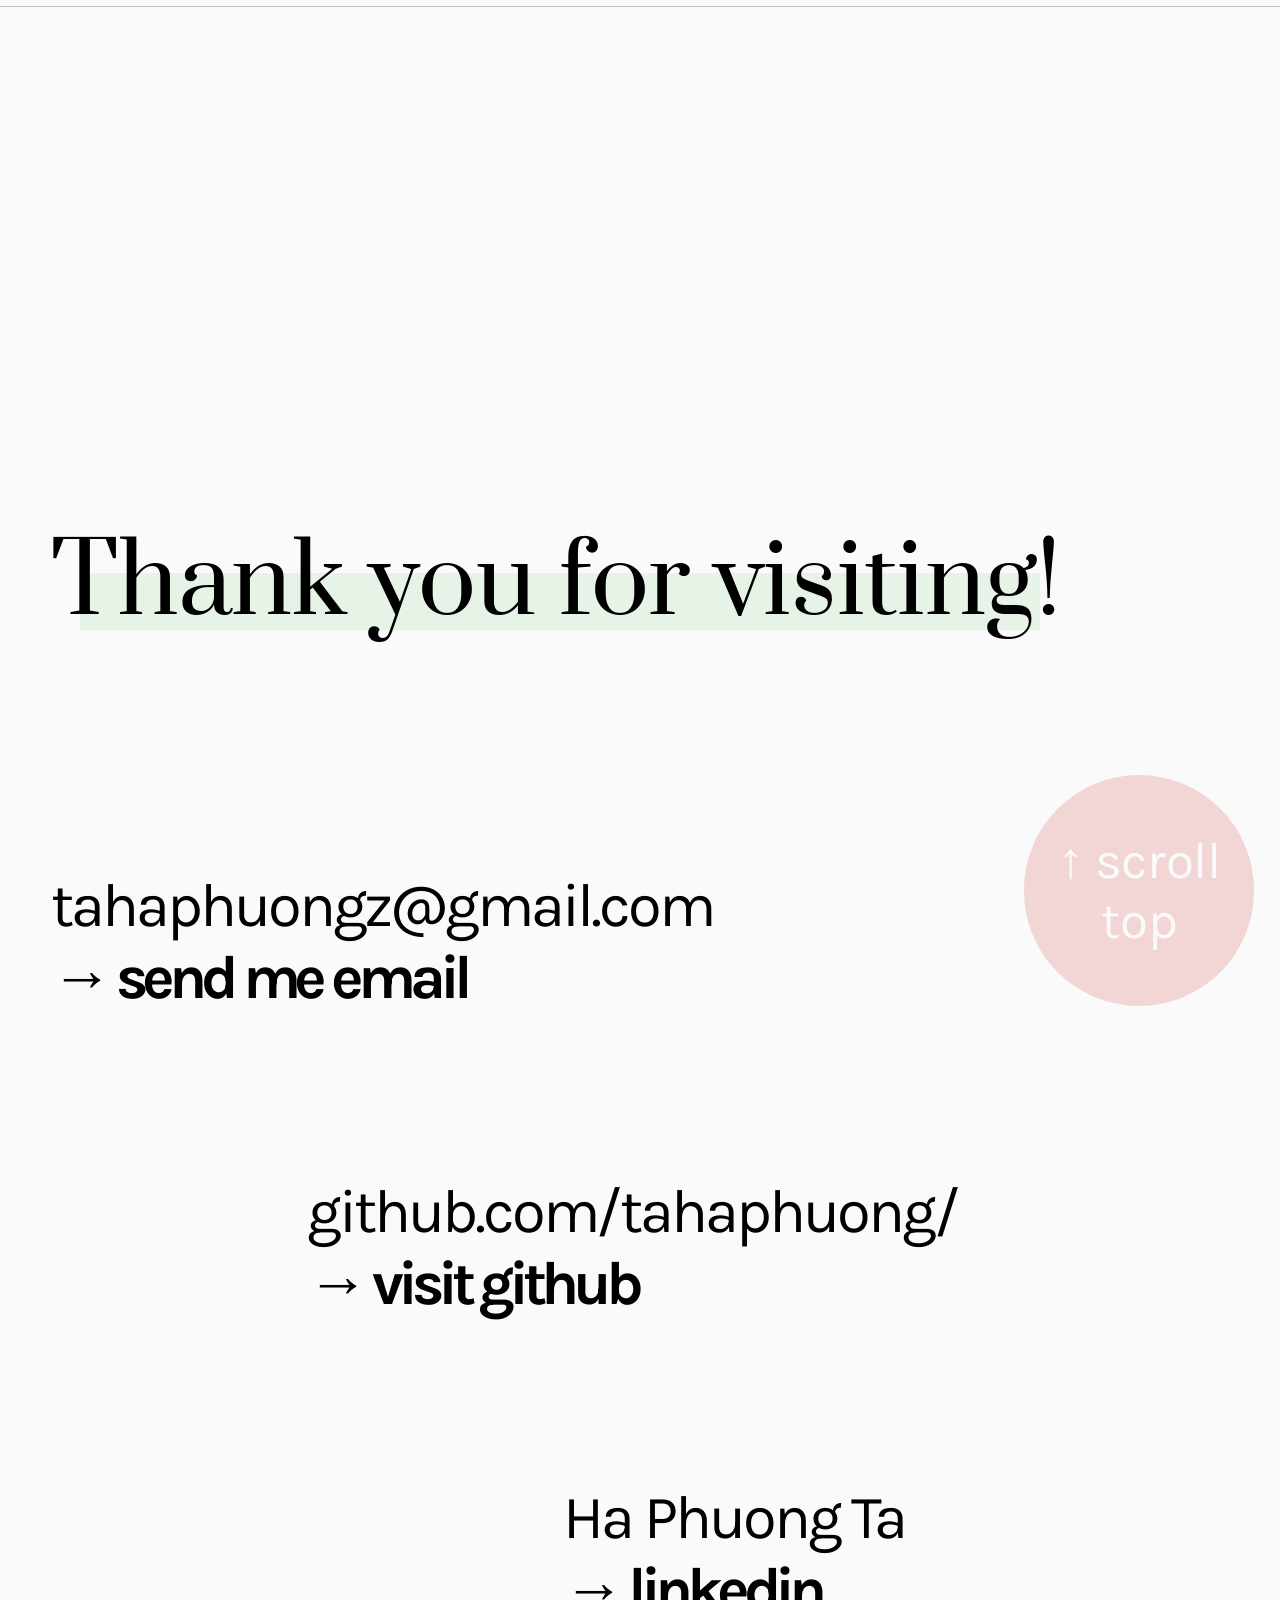
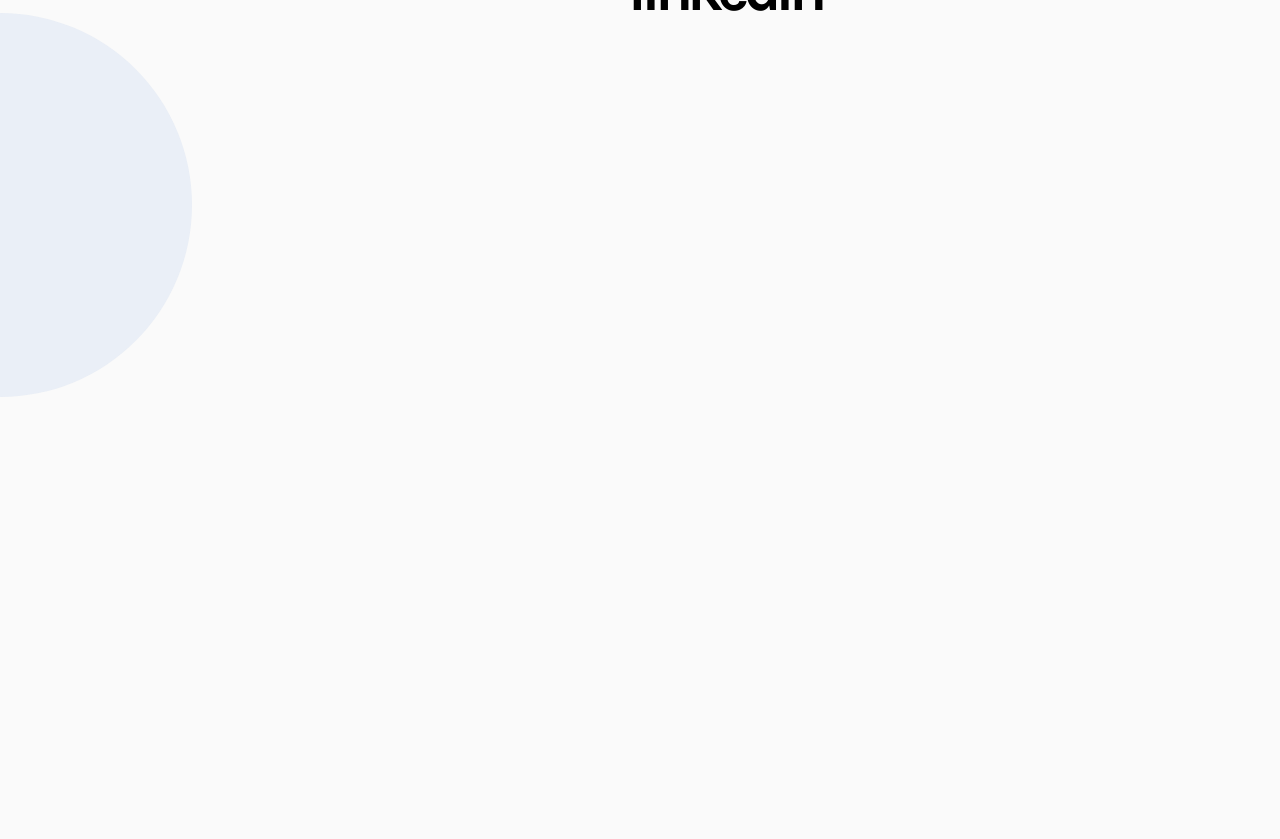
==== commit 680d9651: "minor change" ====
--- a/index.html
+++ b/index.html
@@ -94,7 +94,7 @@
           <span class="home-title-highlight" id="home-title-highlight" onclick="falling()">and a software engineer-wannabe.</span>
         </div>
         <div class="home-click-on-it">
-          <ion-icon name="arrow-up-outline"></ion-icon> click on it!
+          <ion-icon name="arrow-up-outline"></ion-icon>spam click on it!
         </div>
       </div>
 
